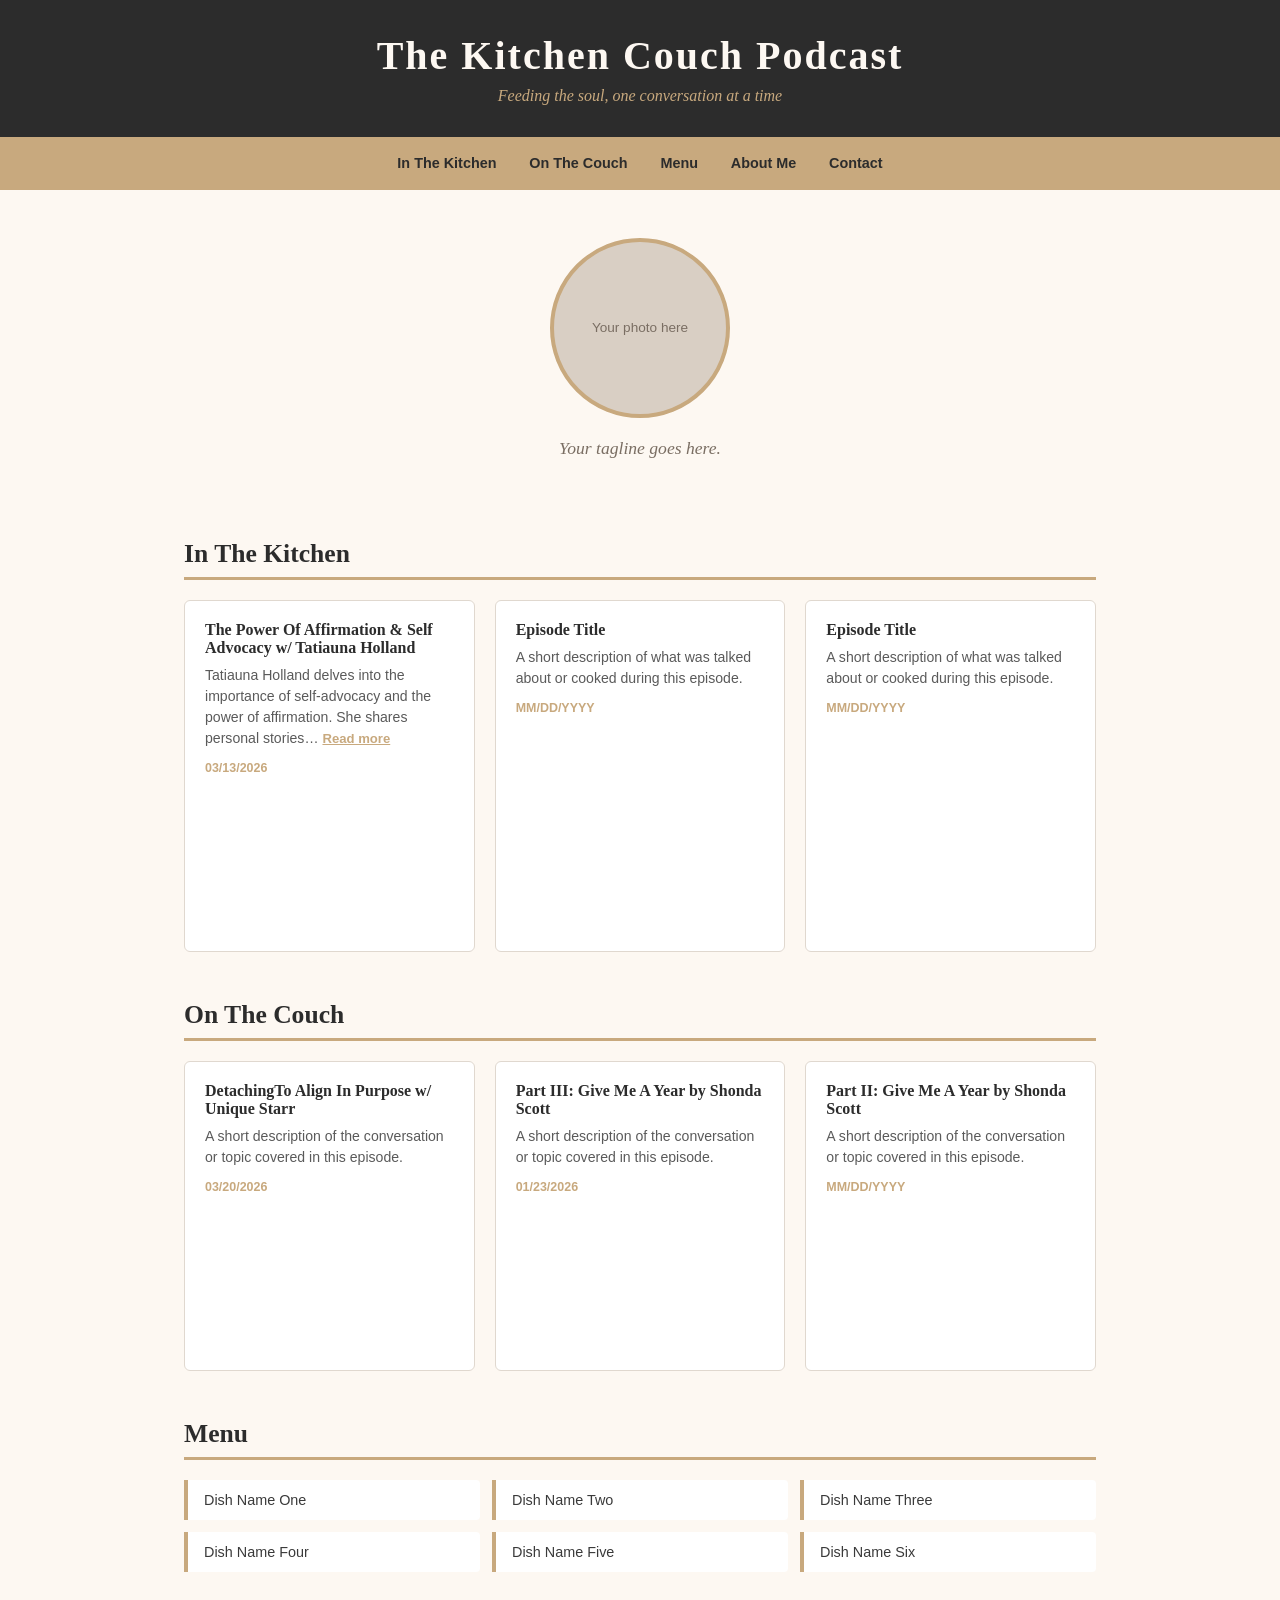
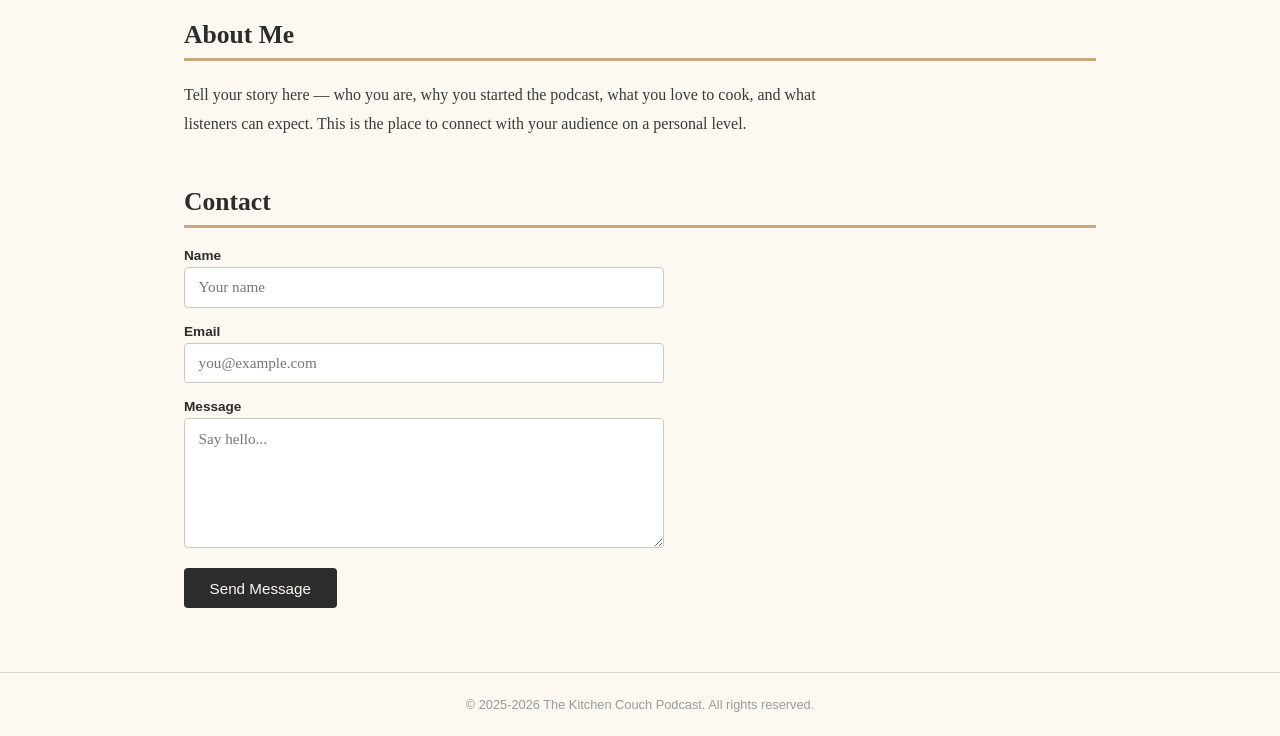
==== index.html @ 3acaa111 "Add truncated descriptions with Read more modal" ====
<!DOCTYPE html>
<html lang="en">
<head>
  <meta charset="UTF-8" />
  <meta name="viewport" content="width=device-width, initial-scale=1.0" />
  <title>The Kitchen Couch Podcast</title>
  <link rel="stylesheet" href="styles.css" />
</head>
<body>

  <header>
    <h1>The Kitchen Couch Podcast</h1>
    <p>Feeding the soul, one conversation at a time</p>
  </header>

  <nav>
    <a href="#kitchen">In The Kitchen</a>
    <a href="#couch">On The Couch</a>
    <a href="#dishes">Menu</a>
    <a href="#about">About Me</a>
    <a href="#contact">Contact</a>
  </nav>

  <!-- Profile / Hero -->
  <div class="profile">
    <div class="profile-photo">
      <img src="photo.jpg" alt="Host photo" />
      <!-- placeholder shown when image is missing -->
      Your photo here
    </div>
    <p class="profile-tagline">Your tagline goes here.</p>
  </div>

  <main>

    <!-- Kitchen Episodes -->
    <section id="kitchen">
      <h2>In The Kitchen</h2>
      <div class="card-grid" id="kitchen-grid"></div>
    </section>

    <!-- Couch Episodes -->
    <section id="couch">
      <h2>On The Couch</h2>
      <div class="card-grid" id="couch-grid"></div>
    </section>

    <!-- Dishes Cooked -->
    <section id="dishes">
      <h2>Menu</h2>
      <ul class="dish-list" id="dish-list"></ul>
    </section>

    <!-- About Me -->
    <section id="about">
      <h2>About Me</h2>
      <p>
        Tell your story here — who you are, why you started the podcast, what you love to cook,
        and what listeners can expect. This is the place to connect with your audience on a
        personal level.
      </p>
    </section>

    <!-- Contact -->
    <section id="contact">
      <h2>Contact</h2>
      <form>
        <div>
          <label for="name">Name</label>
          <input type="text" id="name" name="name" placeholder="Your name" />
        </div>
        <div>
          <label for="email">Email</label>
          <input type="email" id="email" name="email" placeholder="you@example.com" />
        </div>
        <div>
          <label for="message">Message</label>
          <textarea id="message" name="message" placeholder="Say hello..."></textarea>
        </div>
        <button type="submit">Send Message</button>
      </form>
    </section>

  </main>

  <footer>
    &copy; 2025-2026 The Kitchen Couch Podcast. All rights reserved.
  </footer>

  <!-- Episode detail modal -->
  <div class="modal-overlay" id="modal-overlay">
    <div class="modal" id="modal">
      <button class="modal-close" id="modal-close">&times;</button>
      <h3 id="modal-title"></h3>
      <div class="ep-meta" id="modal-meta"></div>
      <p id="modal-description"></p>
    </div>
  </div>

  <script src="episodes.js"></script>
</body>
</html>
---- styles.css ----
* {
  box-sizing: border-box;
  margin: 0;
  padding: 0;
}

body {
  font-family: Georgia, serif;
  background-color: #fdf8f2;
  color: #2c2c2c;
}

/* ── Header ── */
header {
  background-color: #2c2c2c;
  color: #fdf8f2;
  padding: 2rem;
  text-align: center;
}

header h1 {
  font-size: 2.5rem;
  letter-spacing: 0.05em;
}

header p {
  margin-top: 0.5rem;
  font-style: italic;
  color: #c8a97e;
}

/* ── Navigation ── */
nav {
  background-color: #c8a97e;
  display: flex;
  justify-content: center;
  flex-wrap: wrap;
  gap: 0.25rem;
  padding: 0.75rem 1rem;
}

nav a {
  color: #2c2c2c;
  text-decoration: none;
  font-size: 0.9rem;
  font-family: Arial, sans-serif;
  font-weight: 600;
  padding: 0.4rem 0.9rem;
  border-radius: 3px;
  transition: background 0.2s;
}

nav a:hover {
  background-color: rgba(0, 0, 0, 0.15);
}

/* ── Profile ── */
.profile {
  display: flex;
  flex-direction: column;
  align-items: center;
  padding: 3rem 1rem 2rem;
  gap: 1.25rem;
}

.profile-photo {
  width: 180px;
  height: 180px;
  border-radius: 50%;
  background-color: #d9cfc4;
  border: 4px solid #c8a97e;
  display: flex;
  align-items: center;
  justify-content: center;
  color: #7a6e63;
  font-family: Arial, sans-serif;
  font-size: 0.85rem;
  text-align: center;
  overflow: hidden;
}

.profile-photo img {
  width: 100%;
  height: 100%;
  object-fit: cover;
  display: none; /* swap display:none → display:block once you add a real photo */
}

.profile-tagline {
  font-style: italic;
  color: #7a6e63;
  font-size: 1.1rem;
}

/* ── Sections ── */
main {
  max-width: 960px;
  margin: 0 auto;
  padding: 0 1.5rem 4rem;
}

section {
  margin-top: 3rem;
  scroll-margin-top: 80px;
}

section h2 {
  font-size: 1.6rem;
  border-bottom: 3px solid #c8a97e;
  padding-bottom: 0.5rem;
  margin-bottom: 1.25rem;
}

/* ── Episode Cards ── */
.card-grid {
  display: grid;
  grid-template-columns: repeat(auto-fill, minmax(260px, 1fr));
  gap: 1.25rem;
}

.card {
  background: #fff;
  border: 1px solid #e0d8cf;
  border-radius: 6px;
  padding: 1.25rem;
  transition: box-shadow 0.2s;
}

.card:hover {
  box-shadow: 0 4px 12px rgba(0, 0, 0, 0.08);
}

.card h3 {
  font-size: 1rem;
  margin-bottom: 0.5rem;
}

.card p {
  font-size: 0.88rem;
  color: #5a5a5a;
  font-family: Arial, sans-serif;
  line-height: 1.5;
}

.card .ep-meta {
  margin-top: 0.75rem;
  font-size: 0.78rem;
  color: #c8a97e;
  font-family: Arial, sans-serif;
  font-weight: 600;
}

/* ── Dishes ── */
.dish-list {
  list-style: none;
  display: grid;
  grid-template-columns: repeat(auto-fill, minmax(220px, 1fr));
  gap: 0.75rem;
}

.dish-list li {
  background: #fff;
  border-left: 4px solid #c8a97e;
  padding: 0.75rem 1rem;
  border-radius: 0 4px 4px 0;
  font-family: Arial, sans-serif;
  font-size: 0.9rem;
  color: #3a3a3a;
}

/* ── About ── */
#about p {
  font-size: 1rem;
  line-height: 1.8;
  color: #3a3a3a;
  max-width: 680px;
}

/* ── Contact ── */
#contact form {
  display: flex;
  flex-direction: column;
  gap: 1rem;
  max-width: 480px;
}

#contact label {
  font-family: Arial, sans-serif;
  font-size: 0.85rem;
  font-weight: 600;
  margin-bottom: 0.25rem;
  display: block;
}

#contact input,
#contact textarea {
  width: 100%;
  padding: 0.65rem 0.85rem;
  border: 1px solid #d0c8be;
  border-radius: 4px;
  font-size: 0.95rem;
  font-family: Georgia, serif;
  background: #fff;
}

#contact textarea {
  min-height: 130px;
  resize: vertical;
}

#contact button {
  align-self: flex-start;
  background-color: #2c2c2c;
  color: #fdf8f2;
  border: none;
  padding: 0.7rem 1.6rem;
  font-size: 0.95rem;
  border-radius: 4px;
  cursor: pointer;
  transition: background 0.2s;
}

#contact button:hover {
  background-color: #c8a97e;
  color: #2c2c2c;
}

/* ── Footer ── */
footer {
  text-align: center;
  padding: 1.5rem;
  font-family: Arial, sans-serif;
  font-size: 0.8rem;
  color: #9a9a9a;
  border-top: 1px solid #e0d8cf;
}

/* ── Modal ── */
.modal-overlay {
  display: none;
  position: fixed;
  inset: 0;
  background: rgba(0, 0, 0, 0.55);
  z-index: 100;
  align-items: center;
  justify-content: center;
  padding: 1rem;
}

.modal-overlay.open {
  display: flex;
}

.modal {
  background: #fdf8f2;
  border-radius: 8px;
  max-width: 560px;
  width: 100%;
  padding: 2rem;
  position: relative;
  max-height: 90vh;
  overflow-y: auto;
}

.modal h3 {
  font-size: 1.2rem;
  margin-bottom: 0.5rem;
}

.modal .ep-meta {
  font-size: 0.8rem;
  color: #c8a97e;
  font-family: Arial, sans-serif;
  font-weight: 600;
  margin-bottom: 1rem;
}

.modal p {
  font-size: 0.95rem;
  line-height: 1.7;
  color: #3a3a3a;
  font-family: Arial, sans-serif;
}

.modal-close {
  position: absolute;
  top: 1rem;
  right: 1rem;
  background: none;
  border: none;
  font-size: 1.4rem;
  cursor: pointer;
  color: #7a6e63;
  line-height: 1;
}

.modal-close:hover {
  color: #2c2c2c;
}

.read-more {
  background: none;
  border: none;
  color: #c8a97e;
  font-family: Arial, sans-serif;
  font-size: 0.82rem;
  font-weight: 600;
  cursor: pointer;
  padding: 0;
  margin-left: 4px;
  text-decoration: underline;
}

.read-more:hover {
  color: #2c2c2c;
}

/* ── Responsive ── */
@media (max-width: 600px) {
  header h1 { font-size: 1.75rem; }
  nav a { font-size: 0.8rem; padding: 0.35rem 0.6rem; }
}
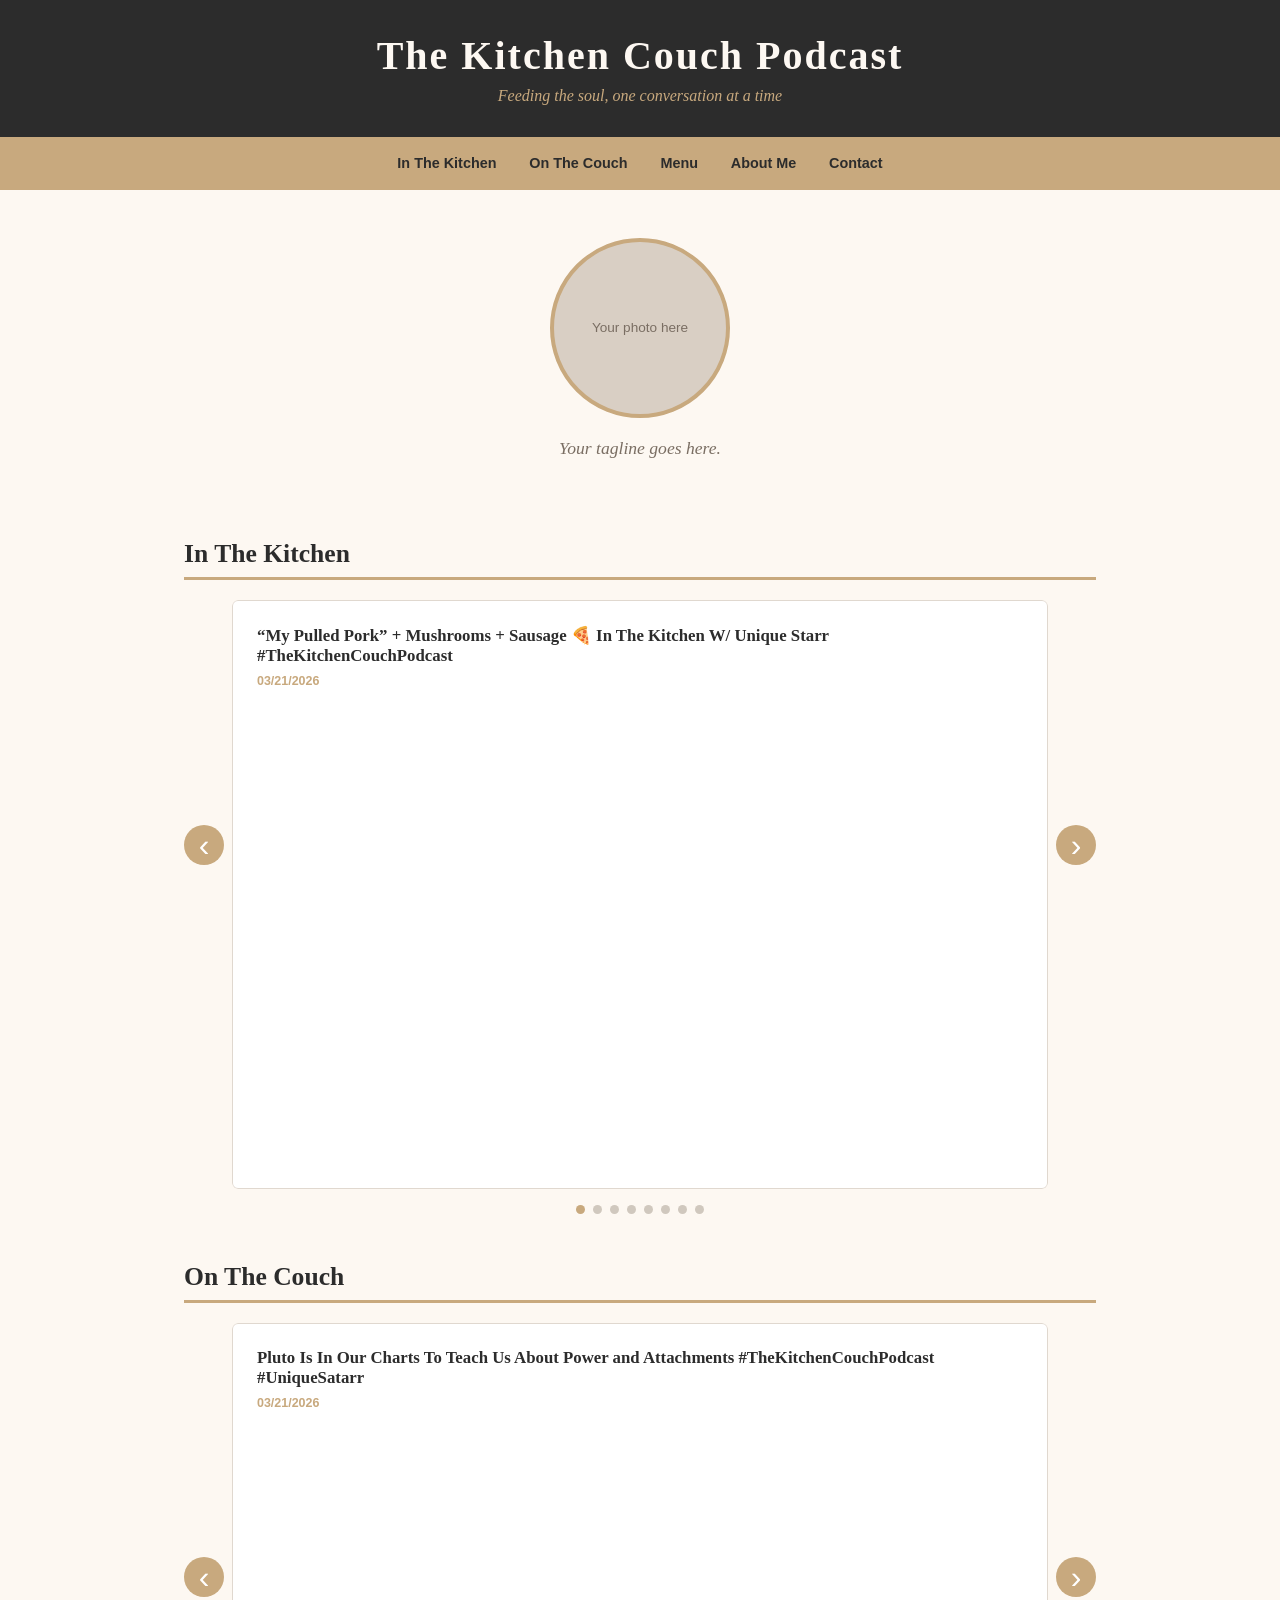
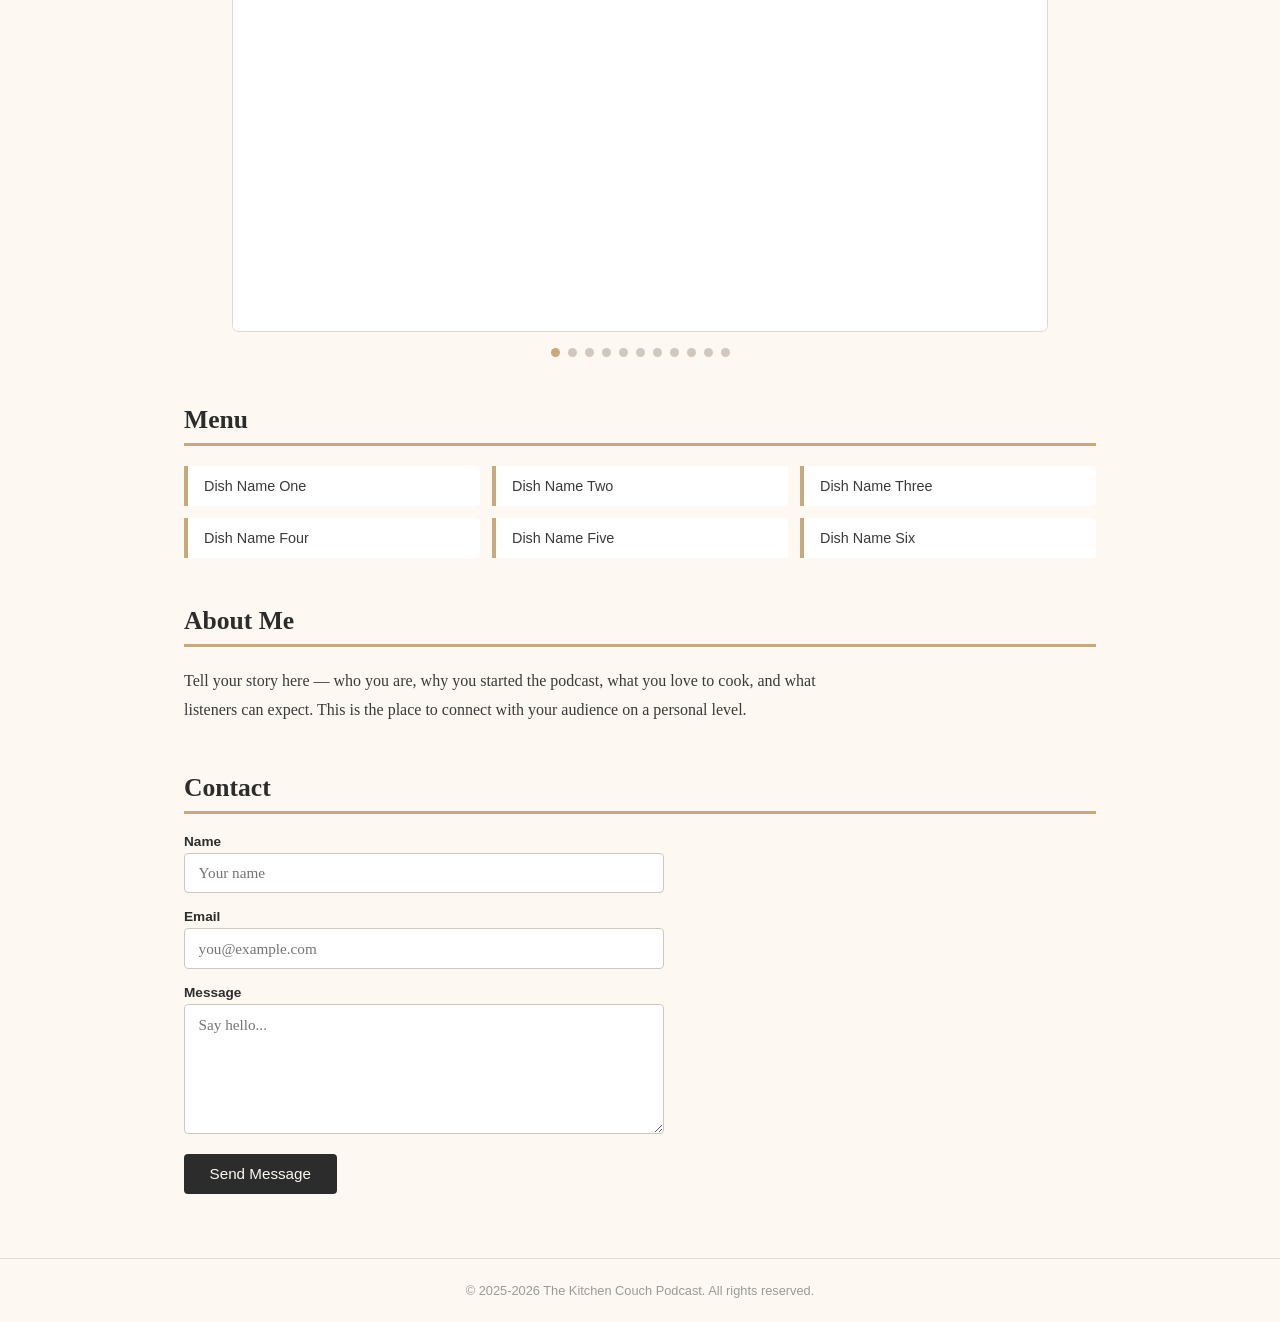
==== commit 6c9584ee: "Replace episode grid with sliding carousel Each section now has a carousel with prev/next arrows and" ====
--- a/index.html
+++ b/index.html
@@ -36,13 +36,27 @@
     <!-- Kitchen Episodes -->
     <section id="kitchen">
       <h2>In The Kitchen</h2>
-      <div class="card-grid" id="kitchen-grid"></div>
+      <div class="carousel" id="kitchen-carousel">
+        <button class="carousel-btn prev-btn" aria-label="Previous">&#8249;</button>
+        <div class="carousel-viewport">
+          <div class="carousel-track" id="kitchen-track"></div>
+        </div>
+        <button class="carousel-btn next-btn" aria-label="Next">&#8250;</button>
+        <div class="carousel-dots" id="kitchen-dots"></div>
+      </div>
     </section>
 
     <!-- Couch Episodes -->
     <section id="couch">
       <h2>On The Couch</h2>
-      <div class="card-grid" id="couch-grid"></div>
+      <div class="carousel" id="couch-carousel">
+        <button class="carousel-btn prev-btn" aria-label="Previous">&#8249;</button>
+        <div class="carousel-viewport">
+          <div class="carousel-track" id="couch-track"></div>
+        </div>
+        <button class="carousel-btn next-btn" aria-label="Next">&#8250;</button>
+        <div class="carousel-dots" id="couch-dots"></div>
+      </div>
     </section>
 
     <!-- Dishes Cooked -->
--- a/styles.css
+++ b/styles.css
@@ -111,27 +111,83 @@
   margin-bottom: 1.25rem;
 }
 
+/* ── Carousel ── */
+.carousel {
+  position: relative;
+  padding: 0 3rem;
+}
+
+.carousel-viewport {
+  overflow: hidden;
+  border-radius: 6px;
+}
+
+.carousel-track {
+  display: flex;
+  transition: transform 0.4s ease;
+}
+
+.carousel-btn {
+  position: absolute;
+  top: 40%;
+  transform: translateY(-50%);
+  background: #c8a97e;
+  border: none;
+  color: #fff;
+  font-size: 2rem;
+  width: 2.5rem;
+  height: 2.5rem;
+  border-radius: 50%;
+  cursor: pointer;
+  z-index: 1;
+  line-height: 1;
+  display: flex;
+  align-items: center;
+  justify-content: center;
+  transition: background 0.2s;
+}
+
+.carousel-btn:hover {
+  background: #2c2c2c;
+}
+
+.prev-btn { left: 0; }
+.next-btn { right: 0; }
+
+.carousel-dots {
+  display: flex;
+  justify-content: center;
+  gap: 0.5rem;
+  margin-top: 1rem;
+}
+
+.dot {
+  width: 9px;
+  height: 9px;
+  border-radius: 50%;
+  background: #d0c8be;
+  cursor: pointer;
+  border: none;
+  padding: 0;
+  transition: background 0.2s;
+}
+
+.dot.active {
+  background: #c8a97e;
+}
+
 /* ── Episode Cards ── */
-.card-grid {
-  display: grid;
-  grid-template-columns: repeat(auto-fill, minmax(260px, 1fr));
-  gap: 1.25rem;
-}
-
 .card {
+  min-width: 100%;
   background: #fff;
   border: 1px solid #e0d8cf;
   border-radius: 6px;
-  padding: 1.25rem;
-  transition: box-shadow 0.2s;
-}
-
-.card:hover {
-  box-shadow: 0 4px 12px rgba(0, 0, 0, 0.08);
+  padding: 1.5rem;
+  box-sizing: border-box;
 }
 
 .card h3 {
-  font-size: 1rem;
+  font-size: 1.05rem;
   margin-bottom: 0.5rem;
 }
 
@@ -143,7 +199,7 @@
 }
 
 .card .ep-meta {
-  margin-top: 0.75rem;
+  margin-top: 0.5rem;
   font-size: 0.78rem;
   color: #c8a97e;
   font-family: Arial, sans-serif;
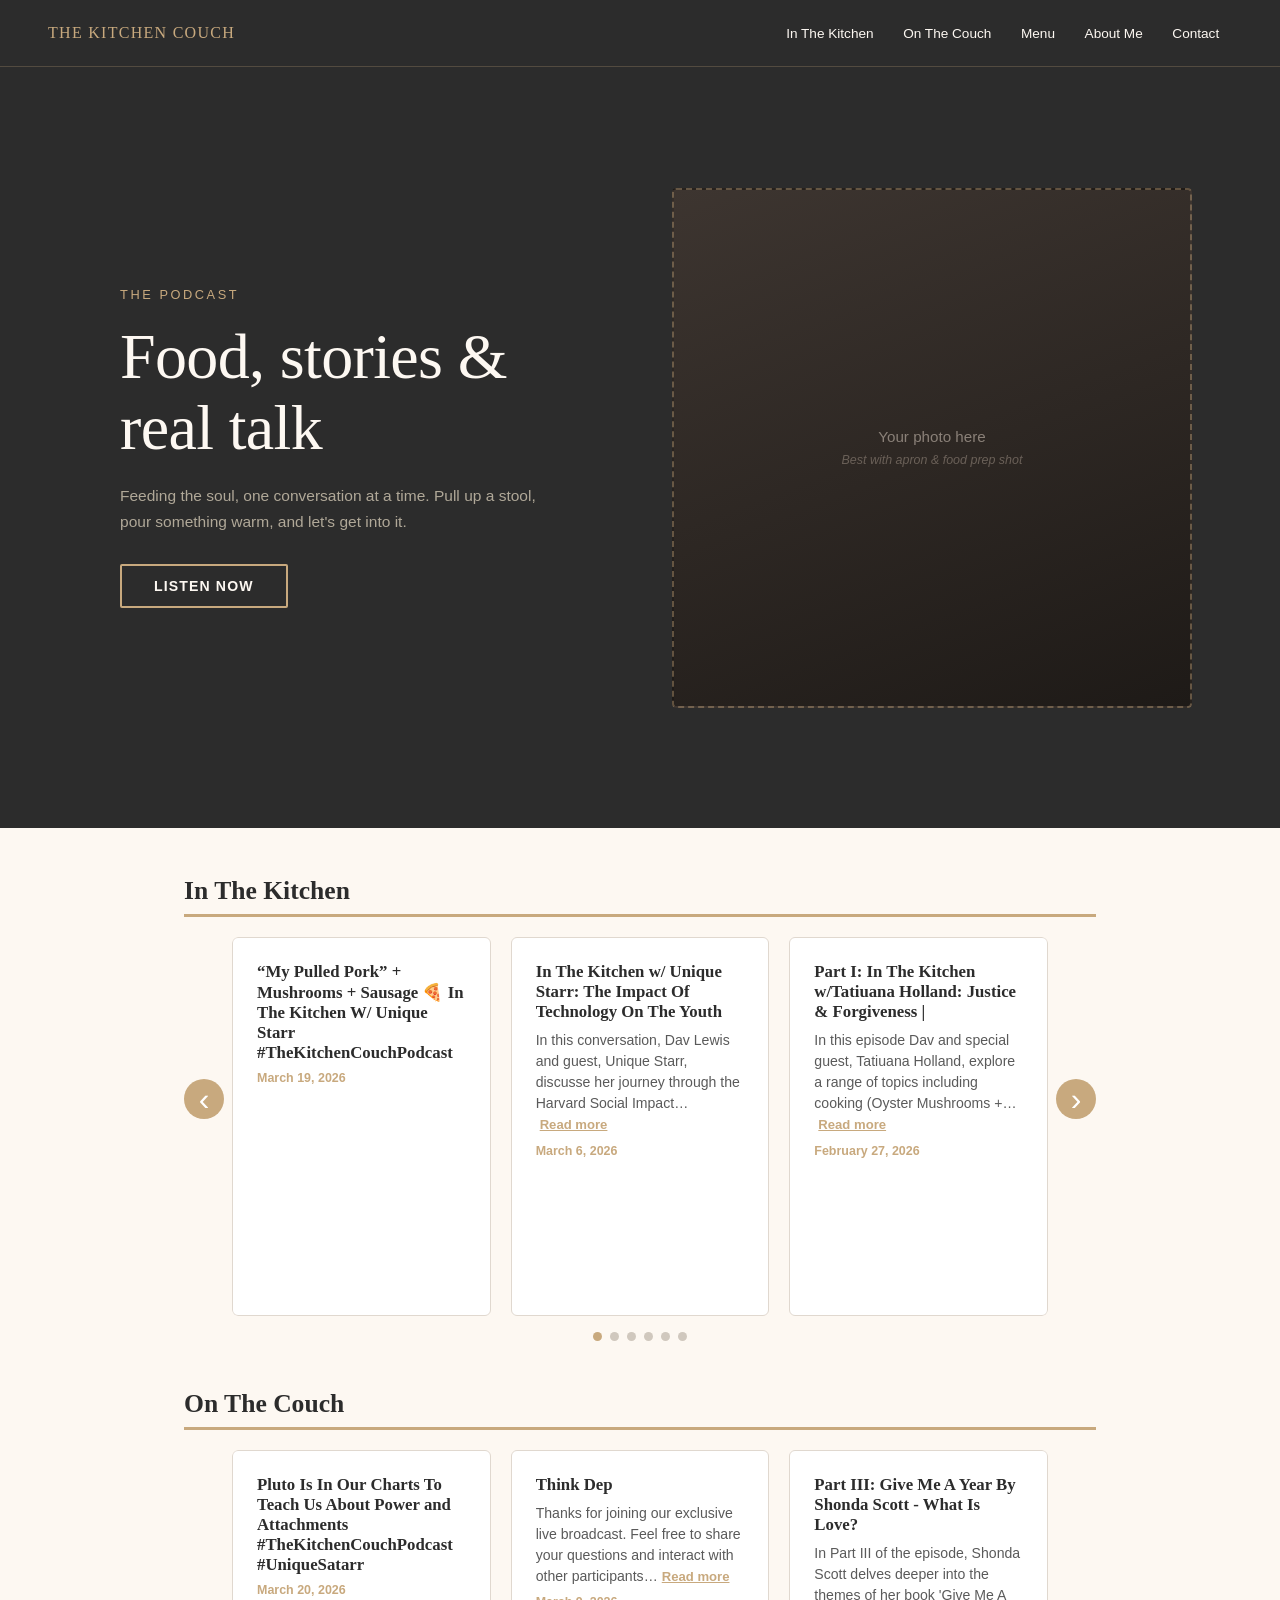
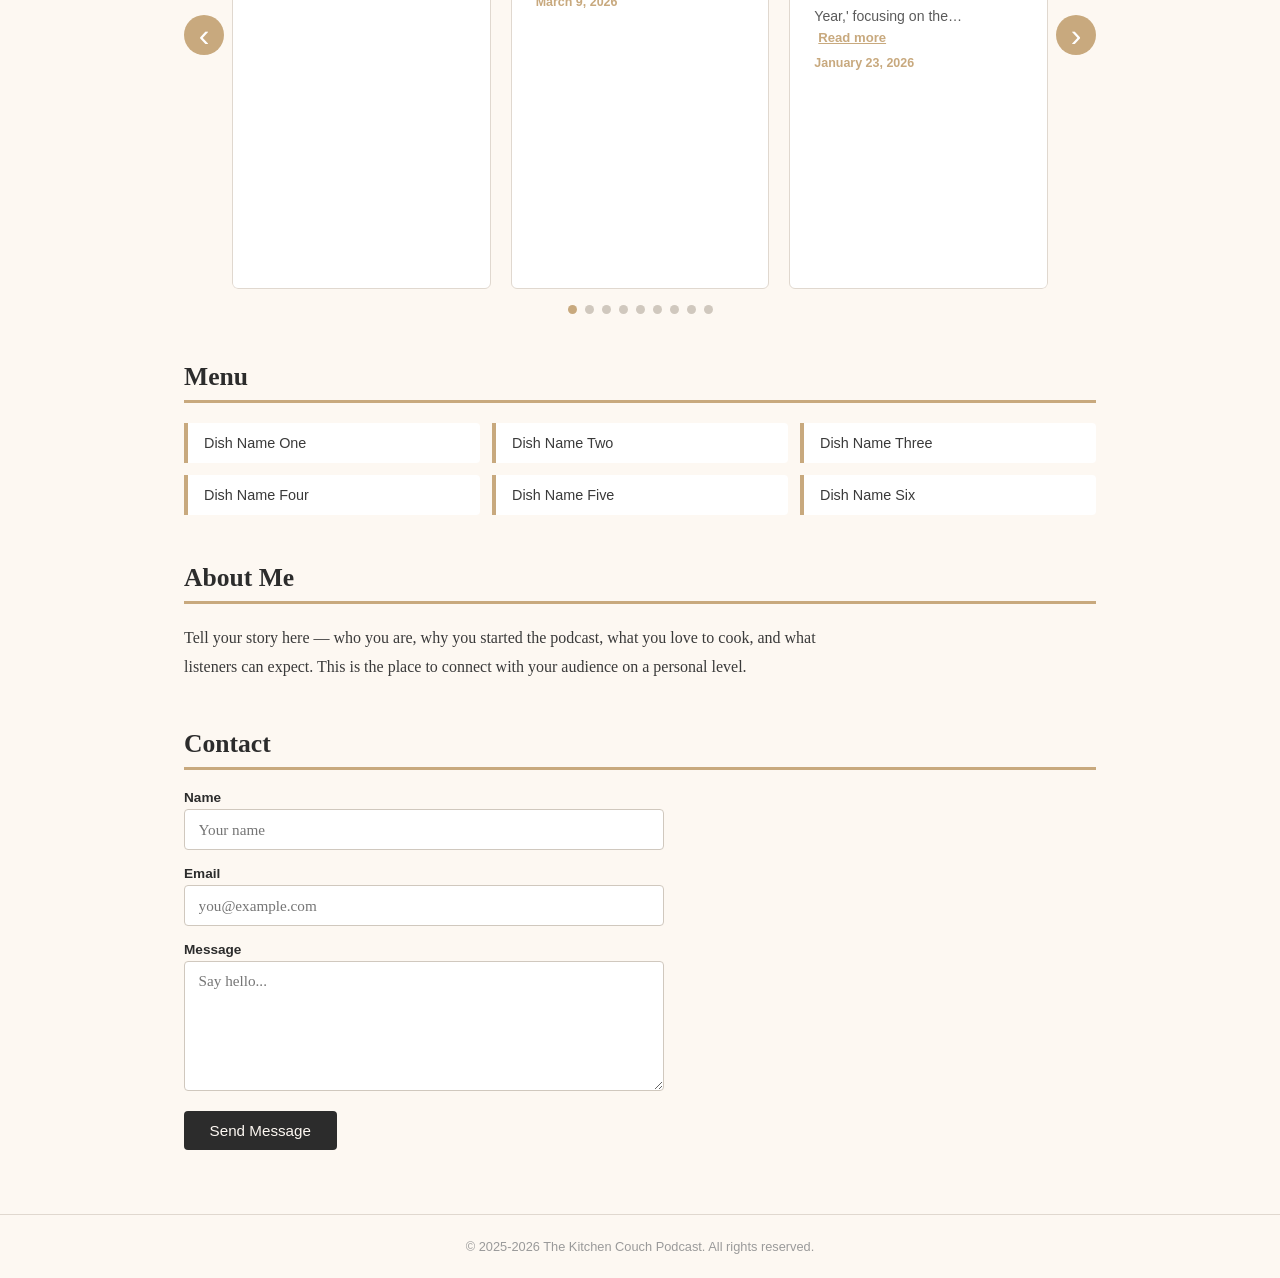
==== commit 3760415f: "launch code" ====
--- a/index.html
+++ b/index.html
@@ -8,27 +8,36 @@
 </head>
 <body>
 
-  <header>
-    <h1>The Kitchen Couch Podcast</h1>
-    <p>Feeding the soul, one conversation at a time</p>
-  </header>
+  <!-- Hero -->
+  <div class="hero">
+    <nav class="hero-nav">
+      <img src="assets/logo.png" alt="The Kitchen Couch" class="hero-nav-logo-img" onerror="this.style.display='none';this.nextElementSibling.style.display='inline'" />
+      <span class="hero-nav-logo" style="display:none">The Kitchen Couch</span>
+      <div class="hero-nav-links">
+        <a href="#kitchen">In The Kitchen</a>
+        <a href="#couch">On The Couch</a>
+        <a href="#dishes">Menu</a>
+        <a href="#about">About Me</a>
+        <a href="#contact">Contact</a>
+      </div>
+    </nav>
 
-  <nav>
-    <a href="#kitchen">In The Kitchen</a>
-    <a href="#couch">On The Couch</a>
-    <a href="#dishes">Menu</a>
-    <a href="#about">About Me</a>
-    <a href="#contact">Contact</a>
-  </nav>
-
-  <!-- Profile / Hero -->
-  <div class="profile">
-    <div class="profile-photo">
-      <img src="photo.jpg" alt="Host photo" />
-      <!-- placeholder shown when image is missing -->
-      Your photo here
+    <div class="hero-body">
+      <div class="hero-text">
+        <p class="hero-eyebrow">The Podcast</p>
+        <h1 class="hero-title">Food, stories&nbsp;&amp; real&nbsp;talk</h1>
+        <p class="hero-tagline">
+          Feeding the soul, one conversation at a time. Pull up a stool,
+          pour something warm, and let's get into it.
+        </p>
+        <a href="#kitchen" class="hero-cta">Listen Now</a>
+      </div>
+      <div class="hero-photo-wrap">
+        <img src="assets/photo.jpg" alt="Host in the kitchen" class="hero-photo" />
+        <!-- placeholder shown when image is missing -->
+        <div class="hero-photo-placeholder">Your photo here<br><span>Best with apron &amp; food prep shot</span></div>
+      </div>
     </div>
-    <p class="profile-tagline">Your tagline goes here.</p>
   </div>
 
   <main>
--- a/styles.css
+++ b/styles.css
@@ -10,86 +10,162 @@
   color: #2c2c2c;
 }
 
-/* ── Header ── */
-header {
+/* ── Hero ── */
+.hero {
   background-color: #2c2c2c;
   color: #fdf8f2;
-  padding: 2rem;
-  text-align: center;
-}
-
-header h1 {
-  font-size: 2.5rem;
-  letter-spacing: 0.05em;
-}
-
-header p {
+  min-height: 92vh;
+  display: flex;
+  flex-direction: column;
+}
+
+/* Nav inside hero */
+.hero-nav {
+  display: flex;
+  align-items: center;
+  justify-content: space-between;
+  padding: 1.25rem 3rem;
+  border-bottom: 1px solid rgba(200, 169, 126, 0.25);
+}
+
+.hero-nav-logo-img {
+  height: 36px;
+  width: auto;
+  display: block;
+}
+
+.hero-nav-logo {
+  font-family: Georgia, serif;
+  font-size: 1rem;
+  letter-spacing: 0.08em;
+  color: #c8a97e;
+  text-transform: uppercase;
+}
+
+.hero-nav-links {
+  display: flex;
+  gap: 0.25rem;
+  flex-wrap: wrap;
+}
+
+.hero-nav-links a {
+  color: #fdf8f2;
+  text-decoration: none;
+  font-size: 0.85rem;
+  font-family: Arial, sans-serif;
+  font-weight: 500;
+  padding: 0.35rem 0.8rem;
+  border-radius: 3px;
+  transition: color 0.2s, background 0.2s;
+}
+
+.hero-nav-links a:hover {
+  color: #c8a97e;
+  background: rgba(200, 169, 126, 0.1);
+}
+
+/* Hero body: text + photo */
+.hero-body {
+  flex: 1;
+  display: grid;
+  grid-template-columns: 1fr 1fr;
+  align-items: center;
+  gap: 2rem;
+  padding: 4rem 3rem 4rem 5rem;
+  max-width: 1200px;
+  width: 100%;
+  margin: 0 auto;
+}
+
+.hero-text {
+  display: flex;
+  flex-direction: column;
+  gap: 1.25rem;
+}
+
+.hero-eyebrow {
+  font-family: Arial, sans-serif;
+  font-size: 0.8rem;
+  letter-spacing: 0.2em;
+  text-transform: uppercase;
+  color: #c8a97e;
+}
+
+.hero-title {
+  font-family: Georgia, serif;
+  font-size: clamp(2.6rem, 5vw, 4.2rem);
+  line-height: 1.1;
+  font-weight: normal;
+  letter-spacing: -0.01em;
+}
+
+.hero-tagline {
+  font-family: Arial, sans-serif;
+  font-size: 0.97rem;
+  line-height: 1.7;
+  color: #b0a898;
+  max-width: 420px;
+}
+
+.hero-cta {
+  display: inline-block;
   margin-top: 0.5rem;
-  font-style: italic;
-  color: #c8a97e;
-}
-
-/* ── Navigation ── */
-nav {
-  background-color: #c8a97e;
-  display: flex;
-  justify-content: center;
-  flex-wrap: wrap;
-  gap: 0.25rem;
-  padding: 0.75rem 1rem;
-}
-
-nav a {
+  align-self: flex-start;
+  background: transparent;
+  border: 2px solid #c8a97e;
+  color: #fdf8f2;
+  text-decoration: none;
+  font-family: Arial, sans-serif;
+  font-size: 0.88rem;
+  font-weight: 600;
+  letter-spacing: 0.08em;
+  text-transform: uppercase;
+  padding: 0.75rem 2rem;
+  border-radius: 2px;
+  transition: background 0.2s, color 0.2s;
+}
+
+.hero-cta:hover {
+  background: #c8a97e;
   color: #2c2c2c;
-  text-decoration: none;
-  font-size: 0.9rem;
-  font-family: Arial, sans-serif;
-  font-weight: 600;
-  padding: 0.4rem 0.9rem;
-  border-radius: 3px;
-  transition: background 0.2s;
-}
-
-nav a:hover {
-  background-color: rgba(0, 0, 0, 0.15);
-}
-
-/* ── Profile ── */
-.profile {
-  display: flex;
-  flex-direction: column;
-  align-items: center;
-  padding: 3rem 1rem 2rem;
-  gap: 1.25rem;
-}
-
-.profile-photo {
-  width: 180px;
-  height: 180px;
-  border-radius: 50%;
-  background-color: #d9cfc4;
-  border: 4px solid #c8a97e;
-  display: flex;
-  align-items: center;
-  justify-content: center;
-  color: #7a6e63;
-  font-family: Arial, sans-serif;
-  font-size: 0.85rem;
-  text-align: center;
+}
+
+/* Photo side */
+.hero-photo-wrap {
+  position: relative;
+  height: 520px;
+  border-radius: 4px;
   overflow: hidden;
 }
 
-.profile-photo img {
+.hero-photo {
   width: 100%;
   height: 100%;
   object-fit: cover;
-  display: none; /* swap display:none → display:block once you add a real photo */
-}
-
-.profile-tagline {
+  display: none; /* change to block once photo.jpg is in place */
+}
+
+.hero-photo-placeholder {
+  width: 100%;
+  height: 100%;
+  background: linear-gradient(160deg, #3d3530 0%, #1e1a17 100%);
+  border: 2px dashed rgba(200, 169, 126, 0.4);
+  border-radius: 4px;
+  display: flex;
+  flex-direction: column;
+  align-items: center;
+  justify-content: center;
+  font-family: Arial, sans-serif;
+  font-size: 0.95rem;
+  color: #8a8078;
+  gap: 0.5rem;
+  text-align: center;
+}
+
+.hero-photo-placeholder span {
+  font-size: 0.78rem;
+  color: #6a6058;
   font-style: italic;
-  color: #7a6e63;
-  font-size: 1.1rem;
 }
 
 /* ── Sections ── */
@@ -124,7 +200,9 @@
 
 .carousel-track {
   display: flex;
+  gap: 1.25rem;
   transition: transform 0.4s ease;
+  position: relative;
 }
 
 .carousel-btn {
@@ -178,7 +256,8 @@
 
 /* ── Episode Cards ── */
 .card {
-  min-width: 100%;
+  flex: 0 0 calc((100% - 2 * 1.25rem) / 3);
+  min-width: 0;
   background: #fff;
   border: 1px solid #e0d8cf;
   border-radius: 6px;
@@ -372,7 +451,30 @@
 }
 
 /* ── Responsive ── */
+@media (max-width: 900px) {
+  .hero-body {
+    grid-template-columns: 1fr;
+    padding: 2.5rem 2rem;
+    gap: 2.5rem;
+  }
+  .hero-photo-wrap {
+    height: 340px;
+  }
+  .hero-nav {
+    padding: 1rem 2rem;
+  }
+}
+
+@media (max-width: 700px) {
+  .carousel { padding: 0 2.5rem; }
+  .card { flex: 0 0 100%; }
+  .hero-nav {
+    flex-direction: column;
+    gap: 0.75rem;
+    align-items: flex-start;
+  }
+}
+
 @media (max-width: 600px) {
-  header h1 { font-size: 1.75rem; }
-  nav a { font-size: 0.8rem; padding: 0.35rem 0.6rem; }
-}
+  .hero-nav-links a { font-size: 0.75rem; padding: 0.3rem 0.5rem; }
+}
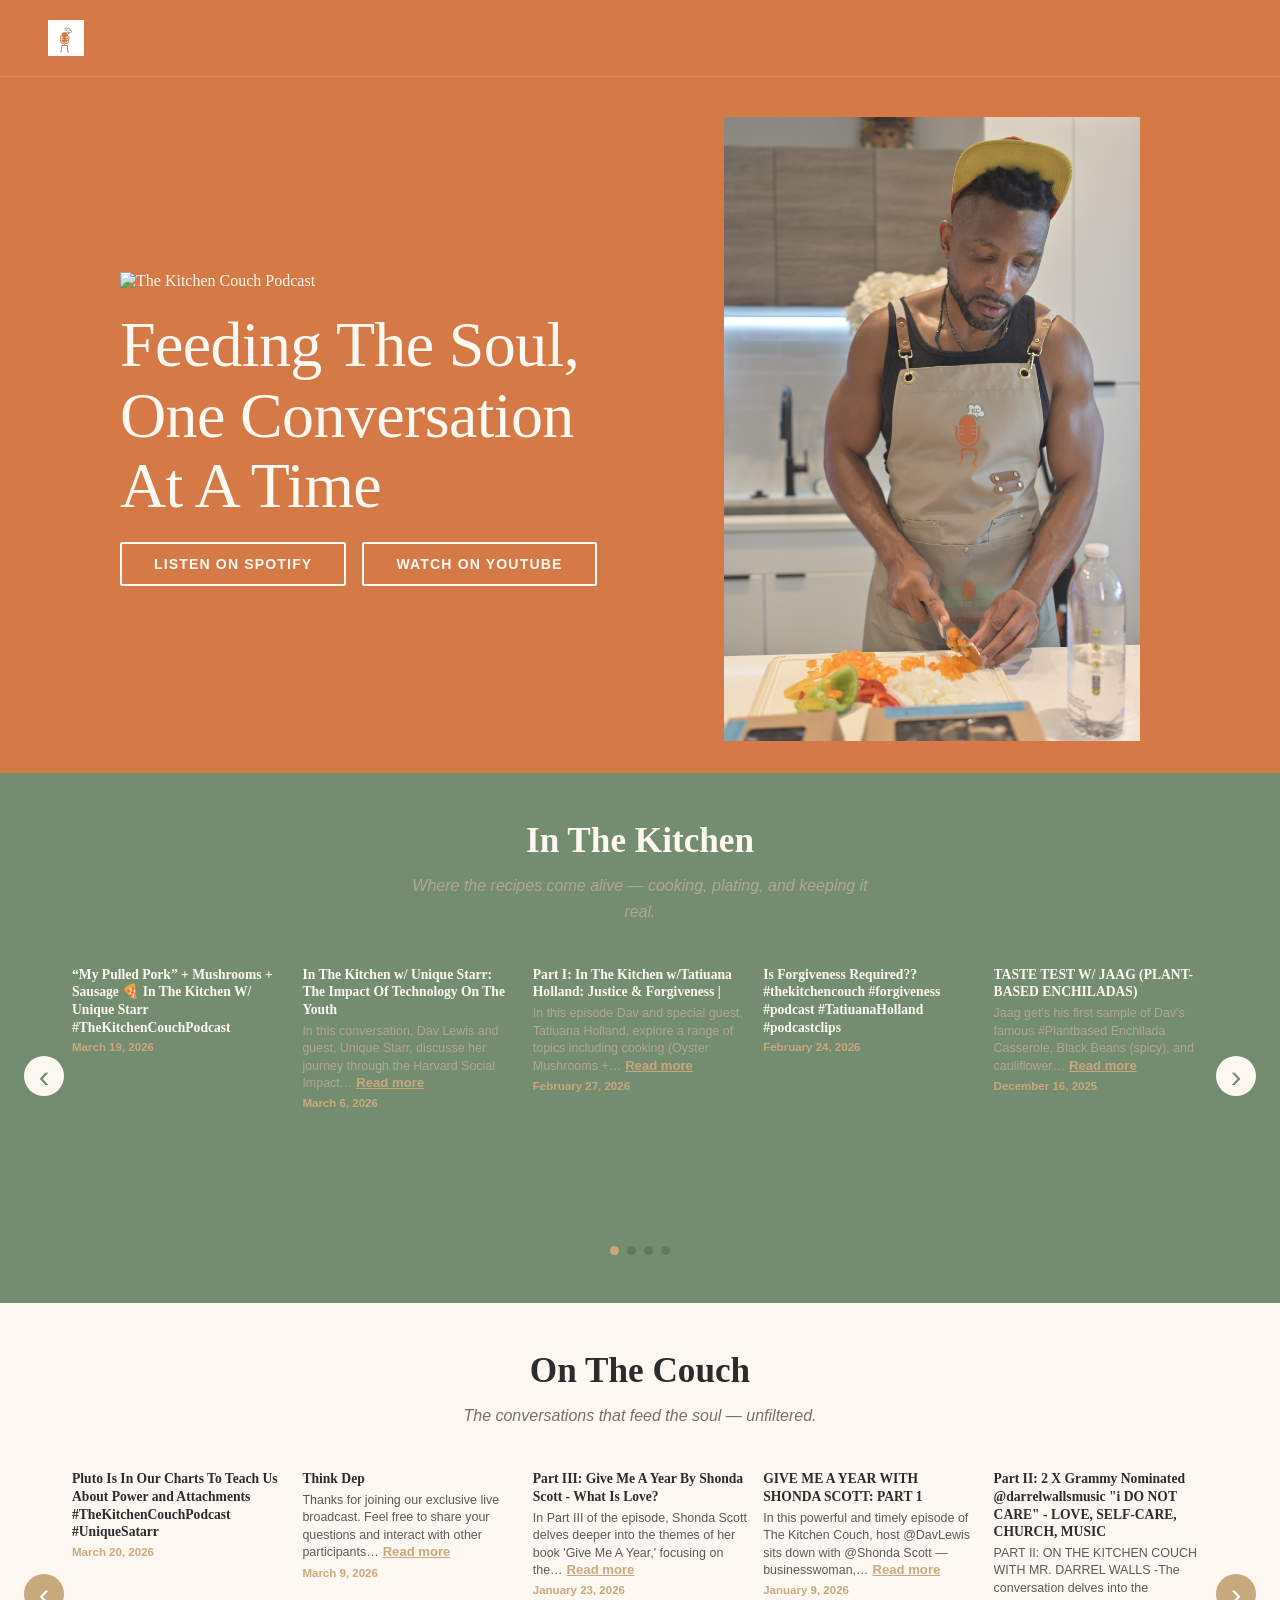
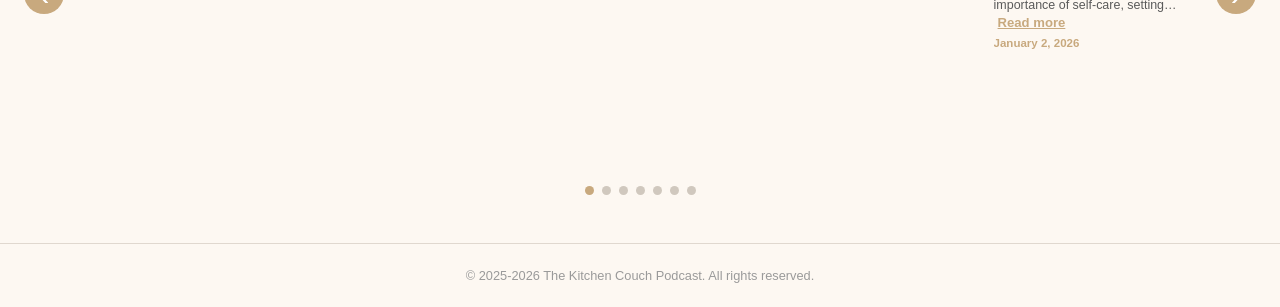
==== commit 45bda7d1: "march update pt 2" ====
--- a/index.html
+++ b/index.html
@@ -12,28 +12,31 @@
   <div class="hero">
     <nav class="hero-nav">
       <img src="assets/logo.png" alt="The Kitchen Couch" class="hero-nav-logo-img" onerror="this.style.display='none';this.nextElementSibling.style.display='inline'" />
-      <span class="hero-nav-logo" style="display:none">The Kitchen Couch</span>
+      <span class="hero-nav-logo" style="display:none">The Kitchen Couch Podcast</span>
       <div class="hero-nav-links">
-        <a href="#kitchen">In The Kitchen</a>
+        <!-- <a href="#kitchen">In The Kitchen</a>
         <a href="#couch">On The Couch</a>
         <a href="#dishes">Menu</a>
-        <a href="#about">About Me</a>
-        <a href="#contact">Contact</a>
+        <a href="#about">About Me</a> -->
+        <!-- <a href="contact.html">Contact</a> -->
       </div>
     </nav>
 
     <div class="hero-body">
       <div class="hero-text">
-        <p class="hero-eyebrow">The Podcast</p>
-        <h1 class="hero-title">Food, stories&nbsp;&amp; real&nbsp;talk</h1>
-        <p class="hero-tagline">
+        <img src="assets/full-logo.jpg" alt="The Kitchen Couch Podcast" class="hero-logo" />
+        <h2 class="hero-title">Feeding The Soul, One Conversation At A Time</h2>
+        <!-- <p class="hero-tagline">
           Feeding the soul, one conversation at a time. Pull up a stool,
           pour something warm, and let's get into it.
-        </p>
-        <a href="#kitchen" class="hero-cta">Listen Now</a>
+        </p> -->
+        <div class="hero-cta-row">
+          <a href="https://open.spotify.com/show/66Cufz1oHNaGAzy8vrdldo" class="hero-cta">Listen on Spotify</a>
+          <a href="https://www.youtube.com/@TheKitchenCouchPodcast/videos" class="hero-cta">Watch on YouTube</a>
+        </div>
       </div>
       <div class="hero-photo-wrap">
-        <img src="assets/photo.jpg" alt="Host in the kitchen" class="hero-photo" />
+        <img src="assets/dav-bg.jpg" alt="Host in the kitchen" class="hero-photo" />
         <!-- placeholder shown when image is missing -->
         <div class="hero-photo-placeholder">Your photo here<br><span>Best with apron &amp; food prep shot</span></div>
       </div>
@@ -43,38 +46,48 @@
   <main>
 
     <!-- Kitchen Episodes -->
-    <section id="kitchen">
-      <h2>In The Kitchen</h2>
-      <div class="carousel" id="kitchen-carousel">
-        <button class="carousel-btn prev-btn" aria-label="Previous">&#8249;</button>
-        <div class="carousel-viewport">
-          <div class="carousel-track" id="kitchen-track"></div>
+    <section id="kitchen" class="full-section section-dark">
+      <div class="section-inner">
+        <div class="section-header">
+          <h2>In The Kitchen</h2>
+          <p class="section-subtitle">Where the recipes come alive — cooking, plating, and keeping it real.</p>
         </div>
-        <button class="carousel-btn next-btn" aria-label="Next">&#8250;</button>
-        <div class="carousel-dots" id="kitchen-dots"></div>
+        <div class="carousel" id="kitchen-carousel">
+          <button class="carousel-btn prev-btn" aria-label="Previous">&#8249;</button>
+          <div class="carousel-viewport">
+            <div class="carousel-track" id="kitchen-track"></div>
+          </div>
+          <button class="carousel-btn next-btn" aria-label="Next">&#8250;</button>
+          <div class="carousel-dots" id="kitchen-dots"></div>
+        </div>
       </div>
     </section>
 
     <!-- Couch Episodes -->
-    <section id="couch">
-      <h2>On The Couch</h2>
-      <div class="carousel" id="couch-carousel">
-        <button class="carousel-btn prev-btn" aria-label="Previous">&#8249;</button>
-        <div class="carousel-viewport">
-          <div class="carousel-track" id="couch-track"></div>
+    <section id="couch" class="full-section">
+      <div class="section-inner">
+        <div class="section-header">
+          <h2>On The Couch</h2>
+          <p class="section-subtitle">The conversations that feed the soul — unfiltered.</p>
         </div>
-        <button class="carousel-btn next-btn" aria-label="Next">&#8250;</button>
-        <div class="carousel-dots" id="couch-dots"></div>
+        <div class="carousel" id="couch-carousel">
+          <button class="carousel-btn prev-btn" aria-label="Previous">&#8249;</button>
+          <div class="carousel-viewport">
+            <div class="carousel-track" id="couch-track"></div>
+          </div>
+          <button class="carousel-btn next-btn" aria-label="Next">&#8250;</button>
+          <div class="carousel-dots" id="couch-dots"></div>
+        </div>
       </div>
     </section>
 
-    <!-- Dishes Cooked -->
+    <!-- Dishes Cooked
     <section id="dishes">
       <h2>Menu</h2>
       <ul class="dish-list" id="dish-list"></ul>
-    </section>
+    </section> -->
 
-    <!-- About Me -->
+    <!-- About Me
     <section id="about">
       <h2>About Me</h2>
       <p>
@@ -82,27 +95,7 @@
         and what listeners can expect. This is the place to connect with your audience on a
         personal level.
       </p>
-    </section>
-
-    <!-- Contact -->
-    <section id="contact">
-      <h2>Contact</h2>
-      <form>
-        <div>
-          <label for="name">Name</label>
-          <input type="text" id="name" name="name" placeholder="Your name" />
-        </div>
-        <div>
-          <label for="email">Email</label>
-          <input type="email" id="email" name="email" placeholder="you@example.com" />
-        </div>
-        <div>
-          <label for="message">Message</label>
-          <textarea id="message" name="message" placeholder="Say hello..."></textarea>
-        </div>
-        <button type="submit">Send Message</button>
-      </form>
-    </section>
+    </section> -->
 
   </main>
 
--- a/styles.css
+++ b/styles.css
@@ -12,11 +12,12 @@
 
 /* ── Hero ── */
 .hero {
-  background-color: #2c2c2c;
+  background-color: #d57a46;
   color: #fdf8f2;
-  min-height: 92vh;
+  min-height: auto;
   display: flex;
   flex-direction: column;
+  overflow: hidden;
 }
 
 /* Nav inside hero */
@@ -25,7 +26,7 @@
   align-items: center;
   justify-content: space-between;
   padding: 1.25rem 3rem;
-  border-bottom: 1px solid rgba(200, 169, 126, 0.25);
+  border-bottom: 1px solid rgba(200, 169, 126, 0.4);
 }
 
 .hero-nav-logo-img {
@@ -60,8 +61,8 @@
 }
 
 .hero-nav-links a:hover {
-  color: #c8a97e;
-  background: rgba(200, 169, 126, 0.1);
+  color: #fff;
+  background: rgba(255, 255, 255, 0.15);
 }
 
 /* Hero body: text + photo */
@@ -71,7 +72,7 @@
   grid-template-columns: 1fr 1fr;
   align-items: center;
   gap: 2rem;
-  padding: 4rem 3rem 4rem 5rem;
+  padding: 2.5rem 3rem 2rem 5rem;
   max-width: 1200px;
   width: 100%;
   margin: 0 auto;
@@ -89,6 +90,11 @@
   letter-spacing: 0.2em;
   text-transform: uppercase;
   color: #c8a97e;
+}
+
+.hero-logo {
+  max-width: 560px;
+  height: auto;
 }
 
 .hero-title {
@@ -103,16 +109,20 @@
   font-family: Arial, sans-serif;
   font-size: 0.97rem;
   line-height: 1.7;
-  color: #b0a898;
+  color: #fde8d8;
   max-width: 420px;
+}
+
+.hero-cta-row {
+  display: flex;
+  flex-wrap: wrap;
+  gap: 1rem;
 }
 
 .hero-cta {
   display: inline-block;
-  margin-top: 0.5rem;
-  align-self: flex-start;
   background: transparent;
-  border: 2px solid #c8a97e;
+  border: 2px solid #fdf8f2;
   color: #fdf8f2;
   text-decoration: none;
   font-family: Arial, sans-serif;
@@ -126,32 +136,31 @@
 }
 
 .hero-cta:hover {
-  background: #c8a97e;
+  background: #fdf8f2;
   color: #2c2c2c;
 }
 
 /* Photo side */
 .hero-photo-wrap {
   position: relative;
-  height: 520px;
-  border-radius: 4px;
-  overflow: hidden;
+  height: 624px;
 }
 
 .hero-photo {
   width: 100%;
   height: 100%;
-  object-fit: cover;
-  display: none; /* change to block once photo.jpg is in place */
+  object-fit: contain;
+  object-position: bottom;
+  display: block;
 }
 
 .hero-photo-placeholder {
+  display: none;
   width: 100%;
   height: 100%;
   background: linear-gradient(160deg, #3d3530 0%, #1e1a17 100%);
   border: 2px dashed rgba(200, 169, 126, 0.4);
   border-radius: 4px;
-  display: flex;
   flex-direction: column;
   align-items: center;
   justify-content: center;
@@ -170,9 +179,8 @@
 
 /* ── Sections ── */
 main {
-  max-width: 960px;
   margin: 0 auto;
-  padding: 0 1.5rem 4rem;
+  padding: 0;
 }
 
 section {
@@ -187,6 +195,191 @@
   margin-bottom: 1.25rem;
 }
 
+/* Full-page sections */
+.full-section {
+  display: flex;
+  align-items: center;
+  justify-content: center;
+  margin-top: 0;
+  padding: 3rem 1.5rem;
+  scroll-margin-top: 0;
+}
+
+.full-section .section-inner {
+  max-width: 1400px;
+  width: 100%;
+}
+
+.section-header {
+  text-align: center;
+  margin-bottom: 2rem;
+}
+
+.section-header h2 {
+  font-size: 2.2rem;
+  border-bottom: none;
+  padding-bottom: 0;
+  margin-bottom: 0.75rem;
+}
+
+.section-subtitle {
+  font-family: Arial, sans-serif;
+  font-size: 1rem;
+  color: #7a6e63;
+  font-style: italic;
+  max-width: 480px;
+  margin: 0 auto;
+  line-height: 1.6;
+}
+
+/* Dark alternate section */
+.section-dark {
+  background-color: #748c6f;
+  color: #fdf8f2;
+}
+
+.section-dark .section-header h2 {
+  color: #fdf8f2;
+}
+
+.section-dark .section-subtitle {
+  color: #b0a898;
+}
+
+.section-dark .card {
+  background: transparent;
+  border: none;
+}
+
+.section-dark .card h3 {
+  color: #fdf8f2;
+}
+
+.section-dark .card p {
+  color: #b0a898;
+}
+
+.section-dark .card .ep-meta {
+  color: #c8a97e;
+}
+
+.section-dark .carousel-btn {
+  background: #fdf8f2;
+  color: #748c6f;
+}
+
+.section-dark .carousel-btn:hover {
+  background: #fff;
+}
+
+.section-dark .dot {
+  background: #5f7a59;
+}
+
+.section-dark .dot.active {
+  background: #c8a97e;
+}
+
+/* Non-full sections (Menu, About) get constrained width */
+#dishes,
+#about {
+  max-width: 960px;
+  margin-left: auto;
+  margin-right: auto;
+  padding-left: 1.5rem;
+  padding-right: 1.5rem;
+  padding-bottom: 4rem;
+}
+
+/* ── Contact page ── */
+.page-nav {
+  display: flex;
+  align-items: center;
+  justify-content: space-between;
+  padding: 1.25rem 3rem;
+  border-bottom: 1px solid #e0d8cf;
+  background: #fdf8f2;
+}
+
+.page-nav-logo {
+  text-decoration: none;
+  display: flex;
+  align-items: center;
+}
+
+.contact-page {
+  min-height: calc(100vh - 120px);
+  display: flex;
+  align-items: center;
+  justify-content: center;
+  padding: 3rem 1.5rem;
+}
+
+.contact-container {
+  max-width: 480px;
+  width: 100%;
+}
+
+.contact-container h1 {
+  font-size: 2rem;
+  margin-bottom: 0.5rem;
+}
+
+.contact-intro {
+  font-family: Arial, sans-serif;
+  font-size: 0.95rem;
+  color: #7a6e63;
+  line-height: 1.6;
+  margin-bottom: 2rem;
+}
+
+.contact-container form {
+  display: flex;
+  flex-direction: column;
+  gap: 1rem;
+}
+
+.contact-container label {
+  font-family: Arial, sans-serif;
+  font-size: 0.85rem;
+  font-weight: 600;
+  margin-bottom: 0.25rem;
+  display: block;
+}
+
+.contact-container input,
+.contact-container textarea {
+  width: 100%;
+  padding: 0.65rem 0.85rem;
+  border: 1px solid #d0c8be;
+  border-radius: 4px;
+  font-size: 0.95rem;
+  font-family: Georgia, serif;
+  background: #fff;
+}
+
+.contact-container textarea {
+  min-height: 130px;
+  resize: vertical;
+}
+
+.contact-container button {
+  align-self: flex-start;
+  background-color: #2c2c2c;
+  color: #fdf8f2;
+  border: none;
+  padding: 0.7rem 1.6rem;
+  font-size: 0.95rem;
+  border-radius: 4px;
+  cursor: pointer;
+  transition: background 0.2s;
+}
+
+.contact-container button:hover {
+  background-color: #c8a97e;
+  color: #2c2c2c;
+}
+
 /* ── Carousel ── */
 .carousel {
   position: relative;
@@ -200,7 +393,7 @@
 
 .carousel-track {
   display: flex;
-  gap: 1.25rem;
+  gap: 1rem;
   transition: transform 0.4s ease;
   position: relative;
 }
@@ -256,33 +449,57 @@
 
 /* ── Episode Cards ── */
 .card {
-  flex: 0 0 calc((100% - 2 * 1.25rem) / 3);
+  flex: 0 0 calc((100% - 4 * 1rem) / 5);
   min-width: 0;
-  background: #fff;
-  border: 1px solid #e0d8cf;
-  border-radius: 6px;
-  padding: 1.5rem;
+  background: transparent;
+  border: none;
+  border-radius: 8px;
+  padding: 0;
   box-sizing: border-box;
+  overflow: hidden;
 }
 
 .card h3 {
-  font-size: 1.05rem;
-  margin-bottom: 0.5rem;
+  font-size: 0.85rem;
+  margin: 0.6rem 0 0.25rem;
+  line-height: 1.3;
 }
 
 .card p {
-  font-size: 0.88rem;
+  font-size: 0.78rem;
   color: #5a5a5a;
   font-family: Arial, sans-serif;
-  line-height: 1.5;
+  line-height: 1.4;
 }
 
 .card .ep-meta {
+  margin-top: 0.3rem;
+  font-size: 0.72rem;
+  color: #c8a97e;
+  font-family: Arial, sans-serif;
+  font-weight: 600;
+}
+
+.card-video {
+  position: relative;
+  padding-bottom: 56.25%;
+  height: 0;
+  overflow: hidden;
+  border-radius: 8px;
+}
+
+.card-video iframe {
+  position: absolute;
+  top: 0;
+  left: 0;
+  width: 100%;
+  height: 100%;
+  border-radius: 8px;
+}
+
+.card-spotify {
   margin-top: 0.5rem;
-  font-size: 0.78rem;
-  color: #c8a97e;
-  font-family: Arial, sans-serif;
-  font-weight: 600;
+  border-radius: 8px;
 }
 
 /* ── Dishes ── */
@@ -311,54 +528,6 @@
   max-width: 680px;
 }
 
-/* ── Contact ── */
-#contact form {
-  display: flex;
-  flex-direction: column;
-  gap: 1rem;
-  max-width: 480px;
-}
-
-#contact label {
-  font-family: Arial, sans-serif;
-  font-size: 0.85rem;
-  font-weight: 600;
-  margin-bottom: 0.25rem;
-  display: block;
-}
-
-#contact input,
-#contact textarea {
-  width: 100%;
-  padding: 0.65rem 0.85rem;
-  border: 1px solid #d0c8be;
-  border-radius: 4px;
-  font-size: 0.95rem;
-  font-family: Georgia, serif;
-  background: #fff;
-}
-
-#contact textarea {
-  min-height: 130px;
-  resize: vertical;
-}
-
-#contact button {
-  align-self: flex-start;
-  background-color: #2c2c2c;
-  color: #fdf8f2;
-  border: none;
-  padding: 0.7rem 1.6rem;
-  font-size: 0.95rem;
-  border-radius: 4px;
-  cursor: pointer;
-  transition: background 0.2s;
-}
-
-#contact button:hover {
-  background-color: #c8a97e;
-  color: #2c2c2c;
-}
 
 /* ── Footer ── */
 footer {
@@ -466,13 +635,20 @@
 }
 
 @media (max-width: 700px) {
-  .carousel { padding: 0 2.5rem; }
+  .carousel { padding: 0 2rem; }
   .card { flex: 0 0 100%; }
-  .hero-nav {
+  .hero-nav,
+  .page-nav {
     flex-direction: column;
     gap: 0.75rem;
     align-items: flex-start;
   }
+  .full-section {
+    padding: 3rem 1rem;
+  }
+  .section-header h2 {
+    font-size: 1.6rem;
+  }
 }
 
 @media (max-width: 600px) {
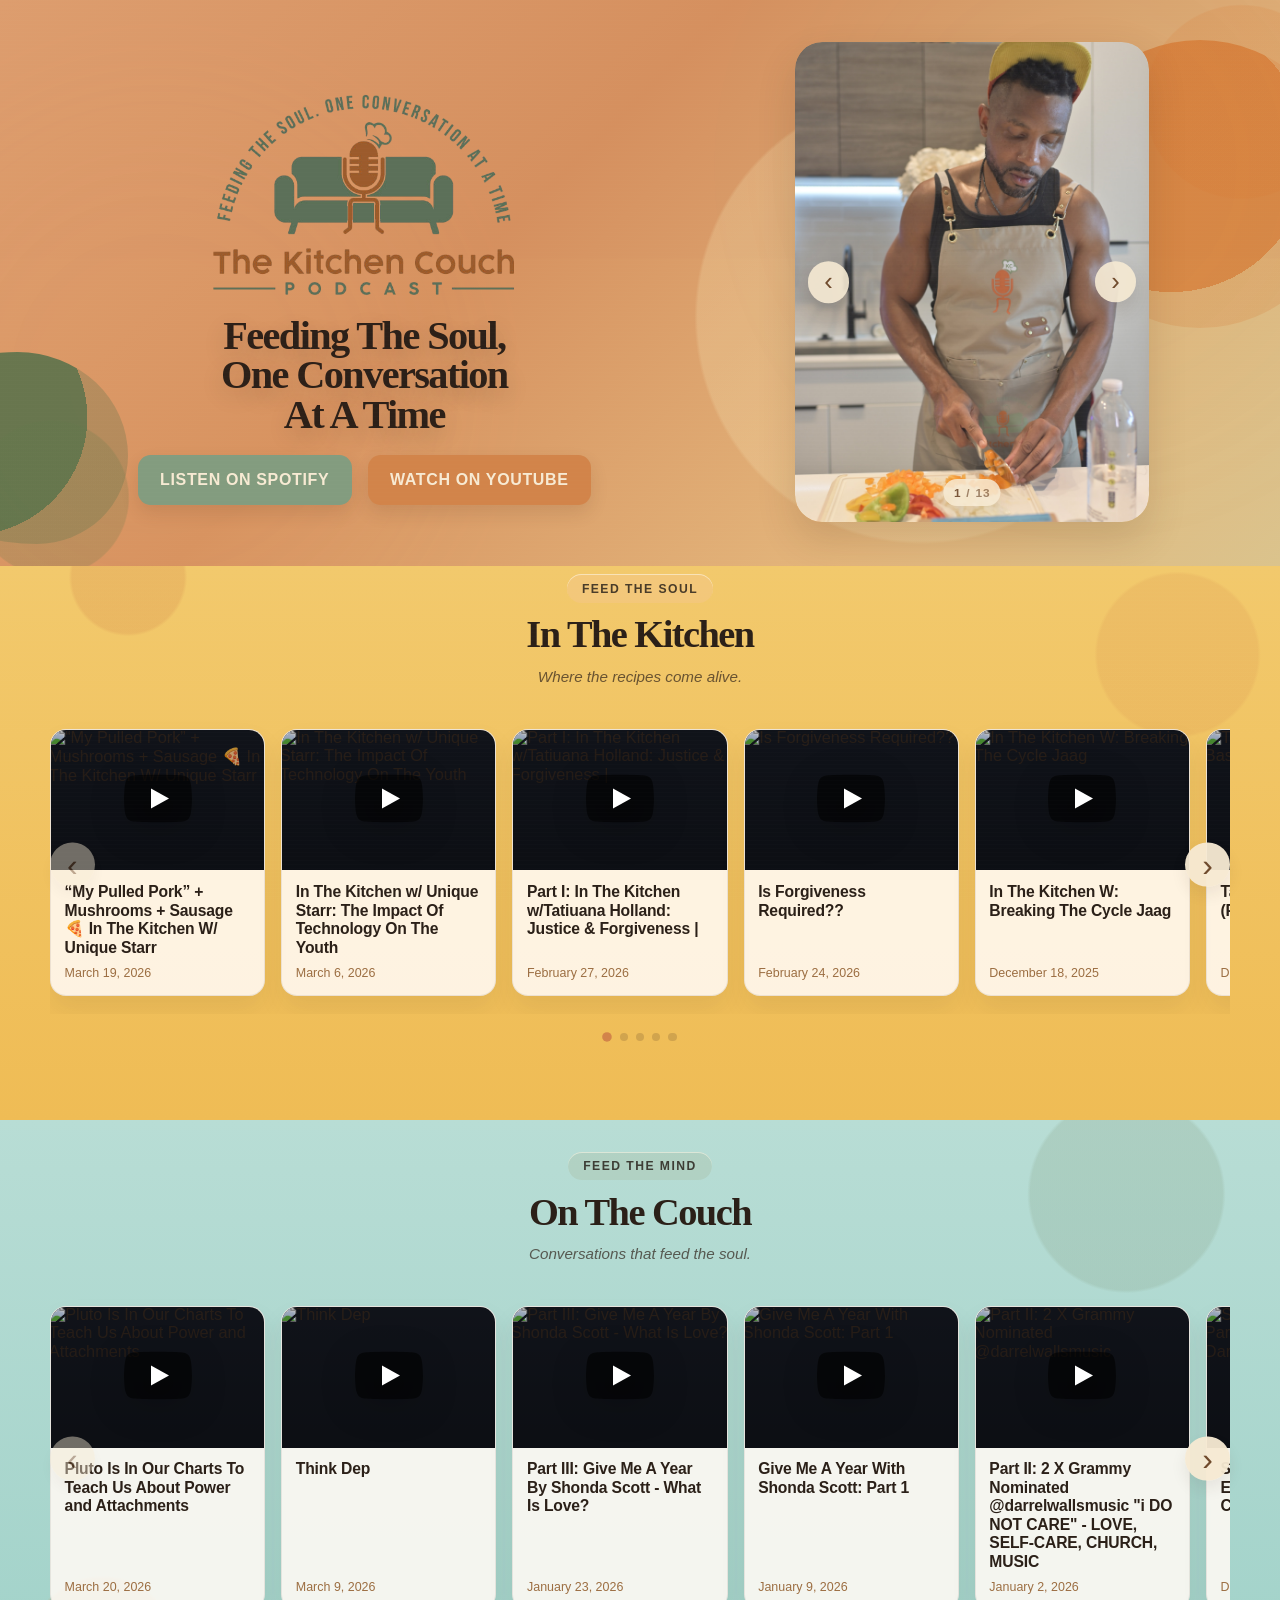
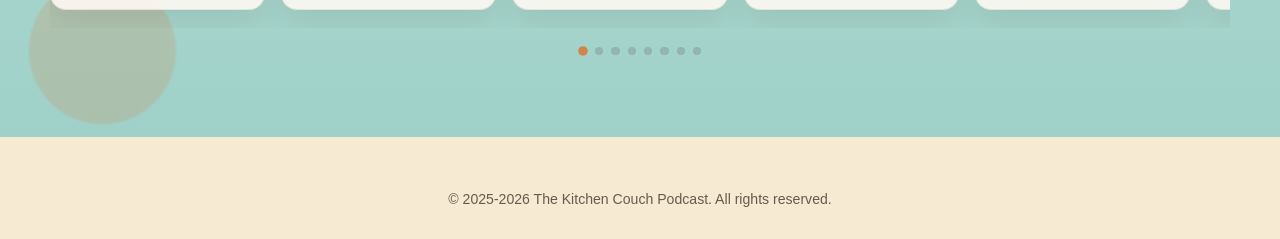
==== commit 85bc3f1e: "Refine hero slideshow and episode card layout" ====
--- a/index.html
+++ b/index.html
@@ -7,52 +7,107 @@
   <link rel="stylesheet" href="styles.css" />
 </head>
 <body>
+  <div class="site-shell">
+    <header class="hero">
+      <div class="hero-aurora hero-aurora-left"></div>
+      <div class="hero-aurora hero-aurora-right"></div>
+      <div class="hero-grid"></div>
 
-  <!-- Hero -->
-  <div class="hero">
-    <nav class="hero-nav">
-      <img src="assets/logo.png" alt="The Kitchen Couch" class="hero-nav-logo-img" onerror="this.style.display='none';this.nextElementSibling.style.display='inline'" />
-      <span class="hero-nav-logo" style="display:none">The Kitchen Couch Podcast</span>
-      <div class="hero-nav-links">
-        <!-- <a href="#kitchen">In The Kitchen</a>
-        <a href="#couch">On The Couch</a>
-        <a href="#dishes">Menu</a>
-        <a href="#about">About Me</a> -->
-        <!-- <a href="contact.html">Contact</a> -->
-      </div>
-    </nav>
+      <nav class="hero-nav">
+        <a href="#top" class="hero-brand" aria-label="The Kitchen Couch Podcast home">
+          <img src="assets/logo.png" alt="The Kitchen Couch Podcast logo" class="hero-nav-logo-img" />
+          <span class="hero-brand-text">The Kitchen Couch Podcast</span>
+        </a>
+        <div class="hero-nav-links">
+          <a href="#kitchen">In The Kitchen</a>
+          <a href="#couch">On The Couch</a>
+        </div>
+      </nav>
 
-    <div class="hero-body">
-      <div class="hero-text">
-        <img src="assets/full-logo.jpg" alt="The Kitchen Couch Podcast" class="hero-logo" />
-        <h2 class="hero-title">Feeding The Soul, One Conversation At A Time</h2>
-        <!-- <p class="hero-tagline">
-          Feeding the soul, one conversation at a time. Pull up a stool,
-          pour something warm, and let's get into it.
-        </p> -->
-        <div class="hero-cta-row">
-          <a href="https://open.spotify.com/show/66Cufz1oHNaGAzy8vrdldo" class="hero-cta">Listen on Spotify</a>
-          <a href="https://www.youtube.com/@TheKitchenCouchPodcast/videos" class="hero-cta">Watch on YouTube</a>
+      <div class="hero-body" id="top">
+        <div class="hero-text reveal">
+          <img src="assets/logo-nobg-tight.png" alt="The Kitchen Couch Podcast logo" class="hero-logo-mark" />
+          <h1 class="hero-title">
+            <span class="hero-title-line">Feeding The Soul,</span>
+            <span class="hero-title-line">One Conversation</span>
+            <span class="hero-title-line">At A Time</span>
+          </h1>
+
+          <div class="hero-cta-row">
+            <a href="https://open.spotify.com/show/66Cufz1oHNaGAzy8vrdldo" class="hero-cta hero-cta-primary">Listen on Spotify</a>
+            <a href="https://www.youtube.com/@TheKitchenCouchPodcast/videos" class="hero-cta hero-cta-secondary">Watch on YouTube</a>
+          </div>
+        </div>
+
+        <div class="hero-stage reveal">
+          <div class="hero-photo-card hero-slideshow" data-hero-slideshow>
+            <div class="hero-slides">
+              <figure class="hero-slide is-active">
+                <img src="assets/dav-bg.jpg" alt="Host preparing food in the kitchen" class="hero-photo hero-photo-frame-default" loading="eager" />
+              </figure>
+              <figure class="hero-slide">
+                <img src="assets/hero-slide-02-live-promo.jpg" alt="Special edition Kitchen Couch live promo" class="hero-photo hero-photo-frame-poster" loading="lazy" />
+              </figure>
+              <figure class="hero-slide">
+                <img src="assets/hero-slide-03-podcast-couch.jpeg" alt="Podcast recording on the couch with a guest" class="hero-photo hero-photo-frame-landscape" loading="lazy" />
+              </figure>
+              <figure class="hero-slide">
+                <img src="assets/hero-slide-04-guest-dining.jpeg" alt="Guest enjoying a meal at the table" class="hero-photo hero-photo-frame-portrait" loading="lazy" />
+              </figure>
+              <figure class="hero-slide">
+                <img src="assets/hero-slide-05-dj-session.jpeg" alt="Host working the audio setup" class="hero-photo hero-photo-frame-landscape" loading="lazy" />
+              </figure>
+              <figure class="hero-slide">
+                <img src="assets/hero-slide-06-couch-conversation.jpeg" alt="Host in conversation with a guest on the couch" class="hero-photo hero-photo-frame-portrait" loading="lazy" />
+              </figure>
+              <figure class="hero-slide">
+                <img src="assets/hero-slide-07-food-bowl.jpeg" alt="A plated food close-up from the kitchen side of the show" class="hero-photo hero-photo-frame-food" loading="lazy" />
+              </figure>
+              <figure class="hero-slide">
+                <img src="assets/hero-slide-11-food-nachos.jpg" alt="Loaded nachos plated for the kitchen side of the show" class="hero-photo hero-photo-frame-food" loading="lazy" />
+              </figure>
+              <figure class="hero-slide">
+                <img src="assets/hero-slide-12-food-neon-plate.jpg" alt="A plated meal set in front of a neon bar sign" class="hero-photo hero-photo-frame-food" loading="lazy" />
+              </figure>
+              <figure class="hero-slide">
+                <img src="assets/hero-slide-13-food-fork-plate.jpg" alt="A plated meal held up with a fork during tasting" class="hero-photo hero-photo-frame-food" loading="lazy" />
+              </figure>
+              <figure class="hero-slide">
+                <img src="assets/hero-slide-08-host-guest-portrait.jpeg" alt="Host posing with a guest" class="hero-photo hero-photo-frame-portrait" loading="lazy" />
+              </figure>
+              <figure class="hero-slide">
+                <img src="assets/hero-slide-09-host-guest-white.jpeg" alt="Host posing with a guest in white" class="hero-photo hero-photo-frame-portrait" loading="lazy" />
+              </figure>
+              <figure class="hero-slide">
+                <img src="assets/hero-slide-10-couch-duo.jpeg" alt="Two-person podcast conversation on the couch" class="hero-photo hero-photo-frame-landscape" loading="lazy" />
+              </figure>
+            </div>
+            <button class="hero-slideshow-arrow hero-slideshow-arrow-prev" type="button" aria-label="Previous hero photo">
+              <span aria-hidden="true">&#8249;</span>
+            </button>
+            <button class="hero-slideshow-arrow hero-slideshow-arrow-next" type="button" aria-label="Next hero photo">
+              <span aria-hidden="true">&#8250;</span>
+            </button>
+            <div class="hero-slideshow-counter" aria-live="polite">
+              <span class="hero-slideshow-current">1</span>
+              <span class="hero-slideshow-counter-sep">/</span>
+              <span class="hero-slideshow-total">1</span>
+            </div>
+            <div class="hero-slideshow-dots" role="tablist" aria-label="Featured host photos"></div>
+          </div>
         </div>
       </div>
-      <div class="hero-photo-wrap">
-        <img src="assets/dav-bg.jpg" alt="Host in the kitchen" class="hero-photo" />
-        <!-- placeholder shown when image is missing -->
-        <div class="hero-photo-placeholder">Your photo here<br><span>Best with apron &amp; food prep shot</span></div>
-      </div>
-    </div>
-  </div>
 
-  <main>
+    </header>
 
-    <!-- Kitchen Episodes -->
-    <section id="kitchen" class="full-section section-dark">
-      <div class="section-inner">
+    <main class="immersive-main">
+      <section id="kitchen" class="showcase-section reveal">
         <div class="section-header">
+          <p class="section-kicker">Feed the soul</p>
           <h2>In The Kitchen</h2>
-          <p class="section-subtitle">Where the recipes come alive — cooking, plating, and keeping it real.</p>
+          <p class="section-subtitle">Where the recipes come alive.</p>
         </div>
-        <div class="carousel" id="kitchen-carousel">
+        <div class="carousel glass-carousel" id="kitchen-carousel">
           <button class="carousel-btn prev-btn" aria-label="Previous">&#8249;</button>
           <div class="carousel-viewport">
             <div class="carousel-track" id="kitchen-track"></div>
@@ -60,17 +115,15 @@
           <button class="carousel-btn next-btn" aria-label="Next">&#8250;</button>
           <div class="carousel-dots" id="kitchen-dots"></div>
         </div>
-      </div>
-    </section>
+      </section>
 
-    <!-- Couch Episodes -->
-    <section id="couch" class="full-section">
-      <div class="section-inner">
+      <section id="couch" class="showcase-section showcase-section-couch reveal">
         <div class="section-header">
+          <p class="section-kicker">Feed the mind</p>
           <h2>On The Couch</h2>
-          <p class="section-subtitle">The conversations that feed the soul — unfiltered.</p>
+          <p class="section-subtitle">Conversations that feed the soul.</p>
         </div>
-        <div class="carousel" id="couch-carousel">
+        <div class="carousel glass-carousel" id="couch-carousel">
           <button class="carousel-btn prev-btn" aria-label="Previous">&#8249;</button>
           <div class="carousel-viewport">
             <div class="carousel-track" id="couch-track"></div>
@@ -78,35 +131,18 @@
           <button class="carousel-btn next-btn" aria-label="Next">&#8250;</button>
           <div class="carousel-dots" id="couch-dots"></div>
         </div>
-      </div>
-    </section>
+      </section>
 
-    <!-- Dishes Cooked
-    <section id="dishes">
-      <h2>Menu</h2>
-      <ul class="dish-list" id="dish-list"></ul>
-    </section> -->
+    </main>
 
-    <!-- About Me
-    <section id="about">
-      <h2>About Me</h2>
-      <p>
-        Tell your story here — who you are, why you started the podcast, what you love to cook,
-        and what listeners can expect. This is the place to connect with your audience on a
-        personal level.
-      </p>
-    </section> -->
+    <footer>
+      &copy; 2025-2026 The Kitchen Couch Podcast. All rights reserved.
+    </footer>
+  </div>
 
-  </main>
-
-  <footer>
-    &copy; 2025-2026 The Kitchen Couch Podcast. All rights reserved.
-  </footer>
-
-  <!-- Episode detail modal -->
   <div class="modal-overlay" id="modal-overlay">
     <div class="modal" id="modal">
-      <button class="modal-close" id="modal-close">&times;</button>
+      <button class="modal-close" id="modal-close" aria-label="Close details">&times;</button>
       <h3 id="modal-title"></h3>
       <div class="ep-meta" id="modal-meta"></div>
       <p id="modal-description"></p>
--- a/styles.css
+++ b/styles.css
@@ -1,554 +1,1133 @@
+:root {
+  --orange: #d2844a;
+  --orange-deep: #bc7342;
+  --orange-soft: #e2a26f;
+  --green: #839c7f;
+  --green-deep: #667c62;
+  --green-soft: #a4b7a0;
+  --cream: #fdf8f2;
+  --ink: #2c2018;
+  --ink-soft: #5d4b3d;
+  --line: rgba(253, 248, 242, 0.28);
+  --shadow: 0 22px 70px rgba(60, 33, 14, 0.18);
+}
+
 * {
   box-sizing: border-box;
   margin: 0;
   padding: 0;
 }
 
+html {
+  scroll-behavior: smooth;
+}
+
 body {
-  font-family: Georgia, serif;
-  background-color: #fdf8f2;
-  color: #2c2c2c;
-}
-
-/* ── Hero ── */
+  min-height: 100vh;
+  font-family: "Trebuchet MS", "Gill Sans", sans-serif;
+  color: var(--ink);
+  background:
+    radial-gradient(circle at top left, rgba(240, 177, 123, 0.28), transparent 28%),
+    radial-gradient(circle at 85% 18%, rgba(169, 197, 152, 0.34), transparent 24%),
+    linear-gradient(180deg, #f4d6bc 0%, #f1e5d7 18%, #ddebd9 52%, #f6e3d2 100%);
+  overflow-x: hidden;
+}
+
+img {
+  display: block;
+  max-width: 100%;
+}
+
+a {
+  color: inherit;
+}
+
+.site-shell {
+  position: relative;
+  overflow: clip;
+}
+
+.site-shell::before,
+.site-shell::after {
+  content: "";
+  position: fixed;
+  width: 42vw;
+  height: 42vw;
+  border-radius: 50%;
+  filter: blur(110px);
+  opacity: 0.3;
+  pointer-events: none;
+  z-index: -1;
+}
+
+.site-shell::before {
+  top: -10vw;
+  left: -12vw;
+  background: rgba(213, 122, 70, 0.65);
+}
+
+.site-shell::after {
+  right: -10vw;
+  bottom: 10vh;
+  background: rgba(95, 132, 89, 0.55);
+}
+
+.immersive-main::after {
+  content: "";
+  position: absolute;
+  inset: 0;
+  pointer-events: none;
+  background:
+    radial-gradient(circle at 6% 24%, rgba(213, 122, 70, 0.22) 0 2.7rem, transparent 2.8rem),
+    radial-gradient(circle at 9% 28%, rgba(253, 248, 242, 0.55) 0 0.7rem, transparent 0.75rem),
+    radial-gradient(circle at 94% 17%, rgba(95, 132, 89, 0.2) 0 3.1rem, transparent 3.2rem),
+    radial-gradient(circle at 88% 20%, rgba(253, 248, 242, 0.5) 0 0.82rem, transparent 0.9rem),
+    radial-gradient(circle at 10% 78%, rgba(95, 132, 89, 0.18) 0 4rem, transparent 4.1rem),
+    radial-gradient(circle at 92% 74%, rgba(213, 122, 70, 0.18) 0 3.4rem, transparent 3.5rem),
+    radial-gradient(circle at 86% 79%, rgba(253, 248, 242, 0.46) 0 0.92rem, transparent 1rem);
+  z-index: 0;
+}
+
 .hero {
-  background-color: #d57a46;
-  color: #fdf8f2;
-  min-height: auto;
-  display: flex;
-  flex-direction: column;
-  overflow: hidden;
-}
-
-/* Nav inside hero */
+  position: relative;
+  min-height: 100vh;
+  padding: 1.4rem clamp(1.2rem, 2vw, 2rem) 0;
+  color: var(--cream);
+  background:
+    radial-gradient(circle at 12% 15%, rgba(255, 225, 196, 0.18), transparent 20%),
+    radial-gradient(circle at 78% 20%, rgba(190, 228, 176, 0.24), transparent 22%),
+    radial-gradient(circle at 50% 72%, rgba(245, 216, 176, 0.16), transparent 28%),
+    linear-gradient(135deg, #c96f3e 0%, #d8864d 33%, #6f8d63 68%, #537651 100%);
+}
+
+.hero::before,
+.hero::after {
+  content: "";
+  position: absolute;
+  border-radius: 44% 56% 59% 41% / 43% 40% 60% 57%;
+  opacity: 0.35;
+  animation: floatBlob 16s ease-in-out infinite;
+}
+
+.hero::before {
+  width: 28rem;
+  height: 28rem;
+  top: -8rem;
+  right: -8rem;
+  background: rgba(255, 192, 115, 0.32);
+}
+
+.hero::after {
+  width: 22rem;
+  height: 22rem;
+  left: -7rem;
+  bottom: 12rem;
+  background: rgba(104, 145, 103, 0.28);
+  animation-duration: 20s;
+}
+
+.hero-aurora,
+.hero-grid,
+.hero-ribbon,
+.hero-nav,
+.hero-body {
+  position: relative;
+  z-index: 1;
+}
+
+.hero-aurora {
+  position: absolute;
+  inset: auto;
+  width: 36rem;
+  height: 36rem;
+  border-radius: 50%;
+  filter: blur(80px);
+  opacity: 0.4;
+  animation: pulseGlow 11s ease-in-out infinite;
+}
+
+.hero-aurora-left {
+  top: 6rem;
+  left: -8rem;
+  background: rgba(255, 189, 126, 0.6);
+}
+
+.hero-aurora-right {
+  right: -6rem;
+  bottom: 7rem;
+  background: rgba(112, 151, 104, 0.45);
+  animation-delay: -5s;
+}
+
+.hero-grid {
+  position: absolute;
+  inset: 0;
+  background-image:
+    linear-gradient(rgba(255, 255, 255, 0.08) 1px, transparent 1px),
+    linear-gradient(90deg, rgba(255, 255, 255, 0.08) 1px, transparent 1px);
+  background-size: 52px 52px;
+  mask-image: linear-gradient(to bottom, rgba(0, 0, 0, 0.28), transparent 78%);
+  opacity: 0.3;
+}
+
 .hero-nav {
+  max-width: 1280px;
+  margin: 0 auto;
   display: flex;
   align-items: center;
   justify-content: space-between;
-  padding: 1.25rem 3rem;
-  border-bottom: 1px solid rgba(200, 169, 126, 0.4);
+  gap: 1rem;
+}
+
+.hero-brand {
+  display: inline-flex;
+  align-items: center;
+  gap: 0.9rem;
+  text-decoration: none;
 }
 
 .hero-nav-logo-img {
-  height: 36px;
-  width: auto;
-  display: block;
-}
-
-.hero-nav-logo {
-  font-family: Georgia, serif;
-  font-size: 1rem;
+  width: 3rem;
+  height: 3rem;
+  border-radius: 50%;
+  object-fit: cover;
+  box-shadow: 0 8px 20px rgba(0, 0, 0, 0.18);
+}
+
+.hero-brand-text {
+  font-family: Georgia, "Times New Roman", serif;
+  font-size: 0.98rem;
   letter-spacing: 0.08em;
-  color: #c8a97e;
   text-transform: uppercase;
 }
 
 .hero-nav-links {
   display: flex;
-  gap: 0.25rem;
+  align-items: center;
+  gap: 0.7rem;
   flex-wrap: wrap;
 }
 
 .hero-nav-links a {
-  color: #fdf8f2;
   text-decoration: none;
-  font-size: 0.85rem;
-  font-family: Arial, sans-serif;
-  font-weight: 500;
-  padding: 0.35rem 0.8rem;
-  border-radius: 3px;
-  transition: color 0.2s, background 0.2s;
+  padding: 0.75rem 1rem;
+  border-radius: 999px;
+  font-size: 0.9rem;
+  background: rgba(255, 255, 255, 0.08);
+  border: 1px solid rgba(255, 255, 255, 0.15);
+  backdrop-filter: blur(8px);
+  transition: transform 180ms ease, background 180ms ease, border-color 180ms ease;
 }
 
 .hero-nav-links a:hover {
-  color: #fff;
-  background: rgba(255, 255, 255, 0.15);
-}
-
-/* Hero body: text + photo */
+  transform: translateY(-2px);
+  background: rgba(255, 255, 255, 0.16);
+  border-color: rgba(255, 255, 255, 0.28);
+}
+
 .hero-body {
-  flex: 1;
+  max-width: 1280px;
+  margin: 0 auto;
+  min-height: calc(100vh - 6rem);
+  display: grid;
+  grid-template-columns: minmax(0, 1.05fr) minmax(370px, 0.95fr);
+  align-items: center;
+  gap: clamp(2rem, 4vw, 4rem);
+  padding: 3.5rem 0 4.5rem;
+}
+
+.hero-text {
+  max-width: 40rem;
+}
+
+.hero-kicker,
+.section-kicker,
+.closing-kicker,
+.story-label,
+.duality-tag,
+.hero-stage-badge {
+  display: inline-flex;
+  align-items: center;
+  gap: 0.45rem;
+  letter-spacing: 0.14em;
+  text-transform: uppercase;
+  font-weight: 700;
+  font-size: 0.76rem;
+}
+
+.hero-kicker {
+  padding: 0.7rem 1rem;
+  border-radius: 999px;
+  background: rgba(253, 248, 242, 0.12);
+  border: 1px solid rgba(253, 248, 242, 0.24);
+  margin-bottom: 1.2rem;
+}
+
+.hero-title,
+.section-intro h2,
+.section-header h2,
+.closing-shell h2,
+.duality-card h3 {
+  font-family: Georgia, "Times New Roman", serif;
+}
+
+.hero-title {
+  font-size: clamp(3rem, 6vw, 5.9rem);
+  line-height: 0.95;
+  letter-spacing: -0.05em;
+  text-wrap: balance;
+}
+
+.title-soul {
+  color: #ffe5c4;
+}
+
+.title-mind {
+  color: #d9f0c7;
+}
+
+.hero-copy {
+  margin-top: 1.4rem;
+  max-width: 36rem;
+  font-size: 1.08rem;
+  line-height: 1.8;
+  color: rgba(253, 248, 242, 0.9);
+}
+
+.hero-cta-row {
+  display: flex;
+  gap: 1rem;
+  flex-wrap: wrap;
+  margin-top: 2rem;
+}
+
+.hero-cta {
+  text-decoration: none;
+  padding: 1rem 1.4rem;
+  border-radius: 1.1rem;
+  font-weight: 700;
+  letter-spacing: 0.04em;
+  transition: transform 220ms ease, box-shadow 220ms ease, background 220ms ease, color 220ms ease;
+}
+
+.hero-cta:hover {
+  transform: translateY(-4px) scale(1.02);
+}
+
+.hero-cta-primary {
+  color: var(--ink);
+  background: var(--cream);
+  box-shadow: 0 16px 35px rgba(71, 37, 14, 0.18);
+}
+
+.hero-cta-secondary {
+  color: var(--cream);
+  background: rgba(255, 255, 255, 0.08);
+  border: 1px solid rgba(253, 248, 242, 0.28);
+  backdrop-filter: blur(8px);
+}
+
+.hero-pills {
+  display: flex;
+  flex-wrap: wrap;
+  gap: 0.7rem;
+  margin-top: 1.6rem;
+}
+
+.hero-pills span {
+  padding: 0.72rem 0.92rem;
+  border-radius: 999px;
+  background: rgba(255, 255, 255, 0.08);
+  border: 1px solid rgba(253, 248, 242, 0.2);
+  color: rgba(253, 248, 242, 0.92);
+  font-size: 0.88rem;
+}
+
+.hero-stage {
+  position: relative;
+  min-height: 40rem;
+  transform-style: preserve-3d;
+  transition: transform 260ms ease;
+}
+
+.hero-stage-orb {
+  position: absolute;
+  border-radius: 50%;
+  filter: blur(2px);
+  animation: orbitBob 9s ease-in-out infinite;
+}
+
+.hero-stage-orb-one {
+  width: 9rem;
+  height: 9rem;
+  top: 1.2rem;
+  left: 2rem;
+  background: radial-gradient(circle at 35% 35%, #ffd696, #e08b4f 70%);
+}
+
+.hero-stage-orb-two {
+  width: 7rem;
+  height: 7rem;
+  right: 1.5rem;
+  bottom: 4rem;
+  background: radial-gradient(circle at 35% 35%, #cee6bf, #6d8d62 72%);
+  animation-delay: -4s;
+}
+
+.hero-stage-card {
+  position: absolute;
+  border-radius: 2rem;
+  backdrop-filter: blur(14px);
+  border: 1px solid rgba(253, 248, 242, 0.24);
+  box-shadow: var(--shadow);
+}
+
+.hero-stage-photo {
+  inset: 1.2rem 4rem 6rem 0;
+  overflow: hidden;
+  background:
+    radial-gradient(circle at 25% 15%, rgba(253, 248, 242, 0.4), transparent 18%),
+    linear-gradient(160deg, rgba(253, 248, 242, 0.18), rgba(253, 248, 242, 0.06));
+}
+
+.hero-stage-badge {
+  position: absolute;
+  top: 1.2rem;
+  right: 1.2rem;
+  z-index: 2;
+  padding: 0.8rem 1rem;
+  border-radius: 999px;
+  background: rgba(42, 29, 20, 0.44);
+  color: var(--cream);
+  border: 1px solid rgba(253, 248, 242, 0.25);
+}
+
+.hero-photo-cutout {
+  position: absolute;
+  bottom: 0;
+  left: 50%;
+  width: min(100%, 32rem);
+  transform: translateX(-50%);
+  object-fit: contain;
+  filter: drop-shadow(0 28px 44px rgba(40, 23, 8, 0.28));
+}
+
+.hero-stage-story {
+  right: 0;
+  bottom: 0;
+  width: min(26rem, 90%);
+  padding: 1.2rem;
+  background: rgba(253, 248, 242, 0.88);
+  color: var(--ink);
+}
+
+.hero-logo {
+  width: 100%;
+  border-radius: 1.4rem;
+  aspect-ratio: 16 / 9;
+  object-fit: cover;
+  box-shadow: 0 12px 28px rgba(70, 39, 22, 0.12);
+}
+
+.story-split {
   display: grid;
   grid-template-columns: 1fr 1fr;
+  gap: 0.9rem;
+  margin-top: 1rem;
+}
+
+.story-split > div {
+  padding: 1rem;
+  border-radius: 1.2rem;
+  background: linear-gradient(180deg, rgba(255, 255, 255, 0.72), rgba(246, 237, 228, 0.88));
+}
+
+.story-label {
+  color: var(--orange-deep);
+  margin-bottom: 0.55rem;
+}
+
+.story-split p {
+  color: var(--ink-soft);
+  line-height: 1.55;
+  font-size: 0.95rem;
+}
+
+.hero-ribbon {
+  overflow: hidden;
+  padding: 1rem 0 1.1rem;
+  border-top: 1px solid rgba(253, 248, 242, 0.15);
+  border-bottom: 1px solid rgba(253, 248, 242, 0.15);
+  background: linear-gradient(90deg, rgba(253, 248, 242, 0.07), rgba(253, 248, 242, 0.12), rgba(253, 248, 242, 0.07));
+}
+
+.hero-ribbon-track,
+.blend-band-copy {
+  display: flex;
+  width: max-content;
   align-items: center;
-  gap: 2rem;
-  padding: 2.5rem 3rem 2rem 5rem;
-  max-width: 1200px;
-  width: 100%;
+  gap: 1.1rem;
+  animation: marquee 22s linear infinite;
+}
+
+.hero-ribbon-track span,
+.blend-band-copy span {
+  position: relative;
+  font-size: 0.9rem;
+  letter-spacing: 0.14em;
+  text-transform: uppercase;
+  white-space: nowrap;
+}
+
+.hero-ribbon-track span::after,
+.blend-band-copy span::after {
+  content: "•";
+  margin-left: 1.1rem;
+  opacity: 0.7;
+}
+
+.immersive-main {
+  position: relative;
+  padding: 0 1.2rem 2rem;
+}
+
+.immersive-main::before {
+  content: "";
+  position: absolute;
+  inset: 0;
+  background:
+    radial-gradient(circle at 18% 14%, rgba(213, 122, 70, 0.18), transparent 18%),
+    radial-gradient(circle at 82% 36%, rgba(95, 132, 89, 0.14), transparent 16%),
+    radial-gradient(circle at 35% 76%, rgba(253, 248, 242, 0.35), transparent 20%);
+  pointer-events: none;
+}
+
+.section-shell {
+  position: relative;
+  max-width: 1280px;
   margin: 0 auto;
-}
-
-.hero-text {
-  display: flex;
-  flex-direction: column;
-  gap: 1.25rem;
-}
-
-.hero-eyebrow {
-  font-family: Arial, sans-serif;
-  font-size: 0.8rem;
-  letter-spacing: 0.2em;
-  text-transform: uppercase;
-  color: #c8a97e;
-}
-
-.hero-logo {
-  max-width: 560px;
-  height: auto;
-}
-
-.hero-title {
-  font-family: Georgia, serif;
-  font-size: clamp(2.6rem, 5vw, 4.2rem);
-  line-height: 1.1;
-  font-weight: normal;
-  letter-spacing: -0.01em;
-}
-
-.hero-tagline {
-  font-family: Arial, sans-serif;
-  font-size: 0.97rem;
-  line-height: 1.7;
-  color: #fde8d8;
-  max-width: 420px;
-}
-
-.hero-cta-row {
-  display: flex;
-  flex-wrap: wrap;
-  gap: 1rem;
-}
-
-.hero-cta {
-  display: inline-block;
-  background: transparent;
-  border: 2px solid #fdf8f2;
-  color: #fdf8f2;
-  text-decoration: none;
-  font-family: Arial, sans-serif;
-  font-size: 0.88rem;
-  font-weight: 600;
-  letter-spacing: 0.08em;
-  text-transform: uppercase;
-  padding: 0.75rem 2rem;
-  border-radius: 2px;
-  transition: background 0.2s, color 0.2s;
-}
-
-.hero-cta:hover {
-  background: #fdf8f2;
-  color: #2c2c2c;
-}
-
-/* Photo side */
-.hero-photo-wrap {
+  padding: clamp(2.5rem, 5vw, 4rem);
+  border-radius: 2.2rem;
+  overflow: hidden;
+}
+
+.section-shell::before {
+  content: "";
+  position: absolute;
+  inset: 0;
+  border-radius: inherit;
+  pointer-events: none;
+}
+
+.duality {
+  margin-top: -2rem;
   position: relative;
-  height: 624px;
-}
-
-.hero-photo {
-  width: 100%;
-  height: 100%;
-  object-fit: contain;
-  object-position: bottom;
-  display: block;
-}
-
-.hero-photo-placeholder {
-  display: none;
-  width: 100%;
-  height: 100%;
-  background: linear-gradient(160deg, #3d3530 0%, #1e1a17 100%);
-  border: 2px dashed rgba(200, 169, 126, 0.4);
-  border-radius: 4px;
-  flex-direction: column;
-  align-items: center;
-  justify-content: center;
-  font-family: Arial, sans-serif;
-  font-size: 0.95rem;
-  color: #8a8078;
-  gap: 0.5rem;
+  z-index: 2;
+}
+
+.duality-shell {
+  background:
+    radial-gradient(circle at 20% 0%, rgba(253, 248, 242, 0.95), rgba(253, 248, 242, 0.68) 34%, transparent 35%),
+    linear-gradient(120deg, rgba(255, 243, 231, 0.88), rgba(247, 233, 222, 0.66), rgba(225, 238, 218, 0.82));
+  box-shadow: 0 16px 42px rgba(79, 45, 22, 0.12);
+}
+
+.section-intro,
+.section-header,
+.closing-shell {
   text-align: center;
 }
 
-.hero-photo-placeholder span {
-  font-size: 0.78rem;
-  color: #6a6058;
-  font-style: italic;
-}
-
-/* ── Sections ── */
-main {
-  margin: 0 auto;
-  padding: 0;
-}
-
-section {
-  margin-top: 3rem;
-  scroll-margin-top: 80px;
-}
-
-section h2 {
-  font-size: 1.6rem;
-  border-bottom: 3px solid #c8a97e;
-  padding-bottom: 0.5rem;
-  margin-bottom: 1.25rem;
-}
-
-/* Full-page sections */
-.full-section {
-  display: flex;
-  align-items: center;
-  justify-content: center;
-  margin-top: 0;
-  padding: 3rem 1.5rem;
-  scroll-margin-top: 0;
-}
-
-.full-section .section-inner {
-  max-width: 1400px;
-  width: 100%;
-}
-
-.section-header {
-  text-align: center;
-  margin-bottom: 2rem;
-}
-
-.section-header h2 {
-  font-size: 2.2rem;
-  border-bottom: none;
-  padding-bottom: 0;
-  margin-bottom: 0.75rem;
-}
-
-.section-subtitle {
-  font-family: Arial, sans-serif;
-  font-size: 1rem;
-  color: #7a6e63;
-  font-style: italic;
-  max-width: 480px;
-  margin: 0 auto;
-  line-height: 1.6;
-}
-
-/* Dark alternate section */
-.section-dark {
-  background-color: #748c6f;
-  color: #fdf8f2;
-}
-
-.section-dark .section-header h2 {
-  color: #fdf8f2;
-}
-
-.section-dark .section-subtitle {
-  color: #b0a898;
-}
-
-.section-dark .card {
-  background: transparent;
-  border: none;
-}
-
-.section-dark .card h3 {
-  color: #fdf8f2;
-}
-
-.section-dark .card p {
-  color: #b0a898;
-}
-
-.section-dark .card .ep-meta {
-  color: #c8a97e;
-}
-
-.section-dark .carousel-btn {
-  background: #fdf8f2;
-  color: #748c6f;
-}
-
-.section-dark .carousel-btn:hover {
-  background: #fff;
-}
-
-.section-dark .dot {
-  background: #5f7a59;
-}
-
-.section-dark .dot.active {
-  background: #c8a97e;
-}
-
-/* Non-full sections (Menu, About) get constrained width */
-#dishes,
-#about {
-  max-width: 960px;
-  margin-left: auto;
-  margin-right: auto;
-  padding-left: 1.5rem;
-  padding-right: 1.5rem;
-  padding-bottom: 4rem;
-}
-
-/* ── Contact page ── */
-.page-nav {
-  display: flex;
-  align-items: center;
-  justify-content: space-between;
-  padding: 1.25rem 3rem;
-  border-bottom: 1px solid #e0d8cf;
-  background: #fdf8f2;
-}
-
-.page-nav-logo {
-  text-decoration: none;
-  display: flex;
-  align-items: center;
-}
-
-.contact-page {
-  min-height: calc(100vh - 120px);
-  display: flex;
-  align-items: center;
-  justify-content: center;
-  padding: 3rem 1.5rem;
-}
-
-.contact-container {
-  max-width: 480px;
-  width: 100%;
-}
-
-.contact-container h1 {
+.section-kicker,
+.closing-kicker,
+.duality-tag {
+  color: var(--orange-deep);
+}
+
+.section-intro h2,
+.section-header h2,
+.closing-shell h2 {
+  font-size: clamp(2.3rem, 4vw, 4rem);
+  line-height: 1;
+  letter-spacing: -0.04em;
+}
+
+.section-subtitle,
+.section-intro p:last-child,
+.closing-shell p {
+  max-width: 44rem;
+  margin: 1rem auto 0;
+  font-size: 1.04rem;
+  line-height: 1.75;
+  color: var(--ink-soft);
+}
+
+.duality-panels {
+  display: grid;
+  grid-template-columns: repeat(2, minmax(0, 1fr));
+  gap: 1.4rem;
+  margin-top: 2.2rem;
+}
+
+.duality-card {
+  padding: 1.8rem;
+  border-radius: 1.7rem;
+  color: var(--cream);
+  min-height: 15rem;
+  box-shadow: 0 16px 30px rgba(70, 39, 22, 0.12);
+}
+
+.duality-card h3 {
   font-size: 2rem;
-  margin-bottom: 0.5rem;
-}
-
-.contact-intro {
-  font-family: Arial, sans-serif;
-  font-size: 0.95rem;
-  color: #7a6e63;
-  line-height: 1.6;
-  margin-bottom: 2rem;
-}
-
-.contact-container form {
-  display: flex;
-  flex-direction: column;
-  gap: 1rem;
-}
-
-.contact-container label {
-  font-family: Arial, sans-serif;
-  font-size: 0.85rem;
-  font-weight: 600;
-  margin-bottom: 0.25rem;
-  display: block;
-}
-
-.contact-container input,
-.contact-container textarea {
-  width: 100%;
-  padding: 0.65rem 0.85rem;
-  border: 1px solid #d0c8be;
-  border-radius: 4px;
-  font-size: 0.95rem;
-  font-family: Georgia, serif;
-  background: #fff;
-}
-
-.contact-container textarea {
-  min-height: 130px;
-  resize: vertical;
-}
-
-.contact-container button {
-  align-self: flex-start;
-  background-color: #2c2c2c;
-  color: #fdf8f2;
-  border: none;
-  padding: 0.7rem 1.6rem;
-  font-size: 0.95rem;
-  border-radius: 4px;
-  cursor: pointer;
-  transition: background 0.2s;
-}
-
-.contact-container button:hover {
-  background-color: #c8a97e;
-  color: #2c2c2c;
-}
-
-/* ── Carousel ── */
+  line-height: 1.02;
+  margin-top: 1rem;
+}
+
+.duality-card p {
+  margin-top: 0.85rem;
+  max-width: 26rem;
+  line-height: 1.75;
+  color: rgba(253, 248, 242, 0.86);
+}
+
+.duality-card-soul {
+  background:
+    radial-gradient(circle at top right, rgba(255, 216, 162, 0.28), transparent 24%),
+    linear-gradient(145deg, #d9824d, #bb6536);
+}
+
+.duality-card-mind {
+  background:
+    radial-gradient(circle at 15% 20%, rgba(224, 244, 211, 0.24), transparent 24%),
+    linear-gradient(145deg, #6f9164, #446347);
+}
+
+.showcase-section {
+  position: relative;
+  padding: 2rem 0;
+}
+
+.showcase-section .section-shell {
+  background:
+    radial-gradient(circle at 14% 18%, rgba(255, 198, 146, 0.34), transparent 18%),
+    radial-gradient(circle at 85% 76%, rgba(171, 204, 160, 0.32), transparent 20%),
+    linear-gradient(180deg, rgba(253, 248, 242, 0.32), rgba(253, 248, 242, 0.12)),
+    linear-gradient(135deg, rgba(225, 140, 88, 0.52), rgba(248, 194, 132, 0.28) 34%, rgba(115, 154, 105, 0.3) 68%, rgba(86, 124, 81, 0.44));
+  backdrop-filter: blur(8px);
+  box-shadow: 0 20px 56px rgba(72, 41, 22, 0.14);
+}
+
+.showcase-section .section-shell::before {
+  background:
+    radial-gradient(circle at 11% 11%, rgba(255, 227, 194, 0.36) 0 1rem, transparent 1.08rem),
+    radial-gradient(circle at 15% 18%, rgba(255, 190, 126, 0.28) 0 4.2rem, transparent 4.3rem),
+    radial-gradient(circle at 74% 22%, rgba(253, 248, 242, 0.22) 0 1.5rem, transparent 1.58rem),
+    radial-gradient(circle at 88% 72%, rgba(151, 193, 140, 0.34) 0 4.6rem, transparent 4.7rem),
+    radial-gradient(circle at 83% 66%, rgba(253, 248, 242, 0.38) 0 0.95rem, transparent 1.03rem);
+}
+
+.showcase-section-couch .section-shell {
+  background:
+    radial-gradient(circle at 20% 72%, rgba(255, 208, 149, 0.3), transparent 18%),
+    radial-gradient(circle at 84% 18%, rgba(185, 219, 170, 0.3), transparent 20%),
+    linear-gradient(180deg, rgba(253, 248, 242, 0.3), rgba(253, 248, 242, 0.1)),
+    linear-gradient(125deg, rgba(92, 126, 84, 0.42), rgba(135, 173, 124, 0.28) 34%, rgba(227, 151, 97, 0.32) 68%, rgba(196, 104, 57, 0.5));
+}
+
+.showcase-section-couch .section-shell::before {
+  background:
+    radial-gradient(circle at 13% 78%, rgba(255, 194, 132, 0.28) 0 4.2rem, transparent 4.3rem),
+    radial-gradient(circle at 18% 72%, rgba(253, 248, 242, 0.4) 0 0.95rem, transparent 1.03rem),
+    radial-gradient(circle at 84% 20%, rgba(171, 209, 158, 0.34) 0 4.8rem, transparent 4.9rem),
+    radial-gradient(circle at 79% 14%, rgba(253, 248, 242, 0.38) 0 1.05rem, transparent 1.12rem),
+    radial-gradient(circle at 52% 12%, rgba(253, 248, 242, 0.16) 0 1.6rem, transparent 1.7rem);
+}
+
+.glass-carousel {
+  margin-top: 2.4rem;
+  padding: 0 4.2rem;
+}
+
 .carousel {
   position: relative;
-  padding: 0 3rem;
 }
 
 .carousel-viewport {
   overflow: hidden;
-  border-radius: 6px;
+  position: relative;
+  padding: 2rem 0;
+}
+
+.carousel-viewport::before,
+.carousel-viewport::after {
+  content: "";
+  position: absolute;
+  left: 0;
+  right: 0;
+  height: 1.2rem;
+  z-index: 2;
+  pointer-events: none;
+  background:
+    repeating-linear-gradient(
+      90deg,
+      #171a20 0 1rem,
+      #f4e7c6 1rem 1.7rem,
+      #171a20 1.7rem 3.2rem
+    );
+  box-shadow: inset 0 1px 0 rgba(244, 231, 198, 0.1);
+}
+
+.carousel-viewport::before {
+  top: 0;
+}
+
+.carousel-viewport::after {
+  bottom: 0;
 }
 
 .carousel-track {
   display: flex;
   gap: 1rem;
-  transition: transform 0.4s ease;
+  padding: 1.1rem 1.25rem;
+  transition: transform 0.45s ease;
   position: relative;
+}
+
+.carousel-track::before {
+  content: "";
+  position: absolute;
+  inset: 0;
+  border-radius: 1.4rem;
+  background:
+    linear-gradient(180deg, rgba(15, 18, 24, 0.98), rgba(28, 32, 40, 0.98));
+  box-shadow:
+    inset 0 1px 0 rgba(244, 231, 198, 0.08),
+    0 18px 32px rgba(31, 18, 10, 0.14);
+  z-index: 0;
+}
+
+.card {
+  position: relative;
+  flex: 0 0 calc((100% - 3 * 1rem) / 4);
+  min-width: 0;
+  display: flex;
+  flex-direction: column;
+  border-radius: 1.35rem;
+  overflow: hidden;
+  background: #20242e;
+  border: 2px solid rgba(17, 18, 24, 0.32);
+  box-shadow: 0 18px 34px rgba(50, 27, 14, 0.18);
+  transition: transform 220ms ease, box-shadow 220ms ease;
+  z-index: 1;
+}
+
+.card::before {
+  content: "";
+  position: absolute;
+  inset: 0 0 auto;
+  height: 0.48rem;
+  background: linear-gradient(90deg, var(--orange), var(--green), var(--orange));
+}
+
+.card:hover {
+  transform: translateY(-10px) rotate(0.8deg);
+  box-shadow: 0 22px 40px rgba(77, 46, 22, 0.16);
+}
+
+.card:nth-child(even):hover {
+  transform: translateY(-8px) rotate(-0.8deg);
+}
+
+.vhs-shell {
+  position: relative;
+  padding: 0.9rem 0.9rem 0;
+  background:
+    repeating-linear-gradient(
+      to bottom,
+      rgba(255, 255, 255, 0.05) 0,
+      rgba(255, 255, 255, 0.05) 2px,
+      transparent 2px,
+      transparent 14px
+    ),
+    linear-gradient(180deg, #2a2f3a, #232730);
+}
+
+.vhs-shell::before,
+.vhs-shell::after {
+  content: "";
+  position: absolute;
+  top: 50%;
+  width: 0.45rem;
+  height: 58%;
+  transform: translateY(-50%);
+  border-radius: 999px;
+  background:
+    repeating-linear-gradient(
+      180deg,
+      rgba(244, 231, 198, 0.9) 0 0.65rem,
+      transparent 0.65rem 1.35rem
+    );
+  opacity: 0.65;
+}
+
+.vhs-shell::before {
+  left: 0.22rem;
+}
+
+.vhs-shell::after {
+  right: 0.22rem;
+}
+
+.vhs-topline {
+  display: flex;
+  align-items: center;
+  justify-content: flex-start;
+  gap: 0.6rem;
+  padding: 0 0.12rem 0.55rem;
+}
+
+.vhs-format {
+  color: #ff8454;
+  font-size: 0.66rem;
+  font-weight: 800;
+  letter-spacing: 0.22em;
+  text-transform: uppercase;
+}
+
+.vhs-label {
+  display: grid;
+  grid-template-columns: minmax(0, 1fr) auto;
+  gap: 0.7rem;
+  align-items: start;
+  padding: 1rem;
+  border: 2px solid rgba(255, 245, 220, 0.78);
+  background:
+    linear-gradient(135deg, rgba(244, 231, 198, 0.96), rgba(251, 244, 223, 0.92));
+  box-shadow: inset 0 0 0 1px rgba(57, 43, 25, 0.1);
+}
+
+.vhs-label-copy {
+  min-width: 0;
+}
+
+.vhs-mini {
+  display: inline-block;
+  margin-bottom: 0.45rem;
+  color: var(--orange-deep);
+  font-size: 0.68rem;
+  font-weight: 800;
+  letter-spacing: 0.18em;
+  text-transform: uppercase;
+}
+
+.vhs-label h3 {
+  color: #1f1b16;
+  font-size: 1.28rem;
+  line-height: 1.02;
+  letter-spacing: -0.03em;
+  display: -webkit-box;
+  -webkit-line-clamp: 4;
+  -webkit-box-orient: vertical;
+  overflow: hidden;
+}
+
+.vhs-toggle-wrap {
+  display: flex;
+  align-items: start;
+}
+
+.vhs-window-wrap {
+  position: relative;
+  padding: 0.95rem 0 0;
+}
+
+.card-video {
+  position: relative;
+  padding-bottom: 58%;
+  height: 0;
+  overflow: hidden;
+  background: #11141b;
+  border: 2px solid rgba(247, 235, 199, 0.72);
+  box-shadow:
+    inset 0 0 0 0.45rem rgba(246, 227, 178, 0.22),
+    0 10px 22px rgba(10, 11, 16, 0.24);
+}
+
+.card-video img,
+.card-video iframe {
+  position: absolute;
+  inset: 0;
+  width: 100%;
+  height: 100%;
+}
+
+.card-video img {
+  object-fit: cover;
+  transform: scale(1.02);
+  filter: saturate(1) contrast(0.96) brightness(0.84);
+}
+
+.card-video-fallback {
+  background:
+    radial-gradient(circle at 20% 25%, rgba(255, 206, 154, 0.4), transparent 20%),
+    linear-gradient(135deg, rgba(211, 104, 53, 0.95), rgba(83, 158, 63, 0.92));
+}
+
+.card-video::before,
+.card-video::after {
+  content: "";
+  position: absolute;
+  inset: 0;
+  pointer-events: none;
+}
+
+.card-video::before {
+  background:
+    linear-gradient(180deg, rgba(0, 0, 0, 0.08), rgba(0, 0, 0, 0.2) 36%, rgba(0, 0, 0, 0.62) 100%),
+    linear-gradient(135deg, rgba(213, 122, 70, 0.22), rgba(95, 132, 89, 0.24));
+  z-index: 1;
+}
+
+.play-btn {
+  position: absolute;
+  left: 50%;
+  top: 50%;
+  transform: translate(-50%, -50%);
+  border: none;
+  background: none;
+  cursor: pointer;
+  transition: transform 180ms ease;
+  z-index: 2;
+}
+
+.play-btn:hover {
+  transform: translate(-50%, -50%) scale(1.08);
+}
+
+.play-btn svg {
+  filter: drop-shadow(0 8px 18px rgba(0, 0, 0, 0.22));
+}
+
+.card-body {
+  display: flex;
+  flex-direction: column;
+  gap: 0.65rem;
+  padding: 0;
+  flex: 1;
+  background: linear-gradient(180deg, #252933, #1d2028);
+}
+
+.card h3 {
+  flex: 1;
+  font-family: Georgia, "Times New Roman", serif;
+  font-size: 1rem;
+  line-height: 1.25;
+  color: var(--ink);
+}
+
+.toggle-details {
+  flex-shrink: 0;
+  border: none;
+  background: rgba(247, 235, 199, 0.95);
+  color: #1b1d24;
+  width: 2.1rem;
+  height: 2.1rem;
+  border-radius: 50%;
+  display: grid;
+  place-items: center;
+  cursor: pointer;
+  box-shadow: 0 10px 20px rgba(20, 14, 10, 0.18);
+  transition: transform 180ms ease, background 180ms ease, color 180ms ease;
+}
+
+.toggle-details:hover {
+  background: #fff0bf;
+  color: var(--orange-deep);
+}
+
+.details-hidden .toggle-details {
+  transform: rotate(-90deg);
+}
+
+.card-details {
+  max-height: 7rem;
+  overflow: hidden;
+  opacity: 1;
+  padding: 0.85rem 1rem 1rem;
+  border-top: none;
+  background: linear-gradient(180deg, rgba(37, 41, 51, 0.96), rgba(29, 32, 40, 0.96));
+  transition: max-height 220ms ease, opacity 220ms ease, padding 220ms ease;
+}
+
+.details-hidden .card-details {
+  max-height: 0;
+  opacity: 0;
+  padding-top: 0;
+  padding-bottom: 0;
+  border-top-color: transparent;
+}
+
+.card-spotify {
+  margin-top: 0;
+  border-radius: 0.9rem;
+}
+
+.vhs-stripes {
+  display: grid;
+  grid-template-columns: repeat(4, 1fr);
+  gap: 0;
+  margin-top: 0.9rem;
+  height: 1.6rem;
+  border-top: 2px solid rgba(247, 235, 199, 0.18);
+}
+
+.vhs-stripe-orange {
+  background: #ff7d2f;
+}
+
+.vhs-stripe-green {
+  background: #58c52d;
+}
+
+.vhs-stripe-cream {
+  background: #f4e7c6;
+}
+
+.vhs-stripe-orange-deep {
+  background: #ff5e32;
+}
+
+.card-video-placeholder {
+  position: absolute;
+  inset: 0;
+  display: grid;
+  place-items: center;
+  color: rgba(244, 231, 198, 0.84);
+  font-size: 1rem;
+  font-weight: 800;
+  letter-spacing: 0.28em;
+  text-transform: uppercase;
 }
 
 .carousel-btn {
   position: absolute;
-  top: 40%;
+  top: 42%;
   transform: translateY(-50%);
-  background: #c8a97e;
-  border: none;
-  color: #fff;
+  width: 3.2rem;
+  height: 3.2rem;
+  border-radius: 50%;
+  border: 1px solid rgba(255, 255, 255, 0.48);
+  background: rgba(253, 248, 242, 0.82);
+  color: var(--ink);
   font-size: 2rem;
-  width: 2.5rem;
-  height: 2.5rem;
-  border-radius: 50%;
+  line-height: 1;
+  display: grid;
+  place-items: center;
   cursor: pointer;
-  z-index: 1;
-  line-height: 1;
-  display: flex;
-  align-items: center;
-  justify-content: center;
-  transition: background 0.2s;
-}
-
-.carousel-btn:hover {
-  background: #2c2c2c;
-}
-
-.prev-btn { left: 0; }
-.next-btn { right: 0; }
+  box-shadow: 0 10px 24px rgba(63, 37, 18, 0.12);
+  transition: transform 180ms ease, box-shadow 180ms ease, background 180ms ease;
+  z-index: 2;
+}
+
+.carousel-btn:hover:not(:disabled) {
+  transform: translateY(-50%) scale(1.06);
+  background: var(--cream);
+  box-shadow: 0 14px 28px rgba(63, 37, 18, 0.18);
+}
+
+.carousel-btn:disabled {
+  opacity: 0.45;
+  cursor: default;
+}
+
+.prev-btn {
+  left: 0;
+}
+
+.next-btn {
+  right: 0;
+}
 
 .carousel-dots {
   display: flex;
   justify-content: center;
   gap: 0.5rem;
-  margin-top: 1rem;
+  margin-top: 1.2rem;
 }
 
 .dot {
-  width: 9px;
-  height: 9px;
+  width: 0.72rem;
+  height: 0.72rem;
+  border: none;
   border-radius: 50%;
-  background: #d0c8be;
+  background: rgba(95, 132, 89, 0.24);
   cursor: pointer;
-  border: none;
-  padding: 0;
-  transition: background 0.2s;
+  transition: transform 180ms ease, background 180ms ease;
 }
 
 .dot.active {
-  background: #c8a97e;
-}
-
-/* ── Episode Cards ── */
-.card {
-  flex: 0 0 calc((100% - 4 * 1rem) / 5);
-  min-width: 0;
-  background: transparent;
-  border: none;
-  border-radius: 8px;
-  padding: 0;
-  box-sizing: border-box;
+  background: linear-gradient(90deg, var(--orange), var(--green));
+  transform: scale(1.25);
+}
+
+.blend-band {
+  padding: 1rem 0 1.6rem;
   overflow: hidden;
-}
-
-.card h3 {
-  font-size: 0.85rem;
-  margin: 0.6rem 0 0.25rem;
-  line-height: 1.3;
-}
-
-.card p {
-  font-size: 0.78rem;
-  color: #5a5a5a;
-  font-family: Arial, sans-serif;
-  line-height: 1.4;
-}
-
-.card .ep-meta {
-  margin-top: 0.3rem;
-  font-size: 0.72rem;
-  color: #c8a97e;
-  font-family: Arial, sans-serif;
-  font-weight: 600;
-}
-
-.card-video {
   position: relative;
-  padding-bottom: 56.25%;
-  height: 0;
-  overflow: hidden;
-  border-radius: 8px;
-}
-
-.card-video iframe {
+}
+
+.blend-band::before {
+  content: "";
   position: absolute;
-  top: 0;
-  left: 0;
-  width: 100%;
-  height: 100%;
-  border-radius: 8px;
-}
-
-.card-spotify {
-  margin-top: 0.5rem;
-  border-radius: 8px;
-}
-
-/* ── Dishes ── */
-.dish-list {
-  list-style: none;
-  display: grid;
-  grid-template-columns: repeat(auto-fill, minmax(220px, 1fr));
-  gap: 0.75rem;
-}
-
-.dish-list li {
-  background: #fff;
-  border-left: 4px solid #c8a97e;
-  padding: 0.75rem 1rem;
-  border-radius: 0 4px 4px 0;
-  font-family: Arial, sans-serif;
-  font-size: 0.9rem;
-  color: #3a3a3a;
-}
-
-/* ── About ── */
-#about p {
-  font-size: 1rem;
-  line-height: 1.8;
-  color: #3a3a3a;
-  max-width: 680px;
-}
-
-
-/* ── Footer ── */
+  inset: 0;
+  pointer-events: none;
+  background:
+    radial-gradient(circle at 17% 50%, rgba(255, 195, 136, 0.22) 0 2rem, transparent 2.1rem),
+    radial-gradient(circle at 81% 44%, rgba(151, 193, 140, 0.24) 0 2.4rem, transparent 2.5rem),
+    radial-gradient(circle at 75% 58%, rgba(253, 248, 242, 0.42) 0 0.72rem, transparent 0.8rem);
+}
+
+.blend-band-copy {
+  color: rgba(44, 32, 24, 0.78);
+}
+
+.closing-note {
+  padding: 1rem 0 2rem;
+}
+
+.closing-shell {
+  background:
+    radial-gradient(circle at 16% 12%, rgba(255, 214, 171, 0.36), transparent 18%),
+    radial-gradient(circle at 84% 80%, rgba(183, 216, 171, 0.34), transparent 18%),
+    linear-gradient(180deg, rgba(253, 248, 242, 0.72), rgba(253, 248, 242, 0.56));
+  box-shadow: 0 18px 48px rgba(70, 39, 22, 0.1);
+}
+
+.closing-shell::before {
+  background:
+    radial-gradient(circle at 12% 18%, rgba(255, 190, 126, 0.24) 0 4rem, transparent 4.1rem),
+    radial-gradient(circle at 17% 13%, rgba(253, 248, 242, 0.4) 0 0.92rem, transparent 1rem),
+    radial-gradient(circle at 88% 76%, rgba(151, 193, 140, 0.26) 0 4.4rem, transparent 4.5rem),
+    radial-gradient(circle at 82% 70%, rgba(253, 248, 242, 0.42) 0 0.9rem, transparent 0.98rem);
+}
+
 footer {
+  padding: 2rem 1.5rem 2.6rem;
   text-align: center;
-  padding: 1.5rem;
-  font-family: Arial, sans-serif;
-  font-size: 0.8rem;
-  color: #9a9a9a;
-  border-top: 1px solid #e0d8cf;
-}
-
-/* ── Modal ── */
+  color: rgba(44, 32, 24, 0.68);
+  font-size: 0.88rem;
+}
+
 .modal-overlay {
   display: none;
   position: fixed;
   inset: 0;
-  background: rgba(0, 0, 0, 0.55);
-  z-index: 100;
+  z-index: 99;
+  padding: 1.2rem;
+  background: rgba(39, 23, 15, 0.48);
+  backdrop-filter: blur(8px);
   align-items: center;
   justify-content: center;
-  padding: 1rem;
 }
 
 .modal-overlay.open {
@@ -556,101 +1135,2762 @@
 }
 
 .modal {
-  background: #fdf8f2;
-  border-radius: 8px;
-  max-width: 560px;
-  width: 100%;
+  position: relative;
+  width: min(36rem, 100%);
+  max-height: min(90vh, 48rem);
+  overflow-y: auto;
   padding: 2rem;
-  position: relative;
-  max-height: 90vh;
-  overflow-y: auto;
+  border-radius: 1.8rem;
+  background: linear-gradient(180deg, rgba(255, 251, 247, 0.98), rgba(248, 241, 234, 0.98));
+  box-shadow: 0 24px 60px rgba(40, 23, 15, 0.28);
 }
 
 .modal h3 {
-  font-size: 1.2rem;
-  margin-bottom: 0.5rem;
+  font-family: Georgia, "Times New Roman", serif;
+  font-size: 1.6rem;
+  line-height: 1.2;
 }
 
 .modal .ep-meta {
-  font-size: 0.8rem;
-  color: #c8a97e;
-  font-family: Arial, sans-serif;
-  font-weight: 600;
+  margin-top: 0.7rem;
   margin-bottom: 1rem;
+  color: var(--orange-deep);
+  font-size: 0.85rem;
+  font-weight: 700;
 }
 
 .modal p {
-  font-size: 0.95rem;
-  line-height: 1.7;
-  color: #3a3a3a;
-  font-family: Arial, sans-serif;
+  line-height: 1.75;
+  color: var(--ink-soft);
 }
 
 .modal-close {
   position: absolute;
   top: 1rem;
   right: 1rem;
+  width: 2.2rem;
+  height: 2.2rem;
+  border: none;
+  border-radius: 50%;
+  background: rgba(95, 132, 89, 0.1);
+  color: var(--ink);
+  font-size: 1.35rem;
+  cursor: pointer;
+}
+
+.read-more {
+  border: none;
   background: none;
+  color: var(--green-deep);
+  font-weight: 700;
+  cursor: pointer;
+  margin-left: 0.25rem;
+  text-decoration: underline;
+}
+
+.reveal {
+  opacity: 0;
+  transform: translateY(28px) scale(0.985);
+  transition: opacity 700ms ease, transform 700ms ease;
+}
+
+.reveal.is-visible {
+  opacity: 1;
+  transform: translateY(0) scale(1);
+}
+
+.page-nav {
+  max-width: 1100px;
+  margin: 0 auto;
+  padding: 1.4rem 1.2rem 0;
+  display: flex;
+  align-items: center;
+  justify-content: space-between;
+  gap: 1rem;
+}
+
+.page-nav-logo {
+  display: inline-flex;
+  align-items: center;
+  gap: 0.9rem;
+  text-decoration: none;
+}
+
+.hero-nav-logo {
+  font-family: Georgia, "Times New Roman", serif;
+  letter-spacing: 0.08em;
+  text-transform: uppercase;
+  font-size: 0.95rem;
+  color: var(--ink);
+}
+
+.contact-page {
+  min-height: calc(100vh - 11rem);
+  display: grid;
+  place-items: center;
+  padding: 2rem 1.2rem 3rem;
+}
+
+.contact-container {
+  width: min(38rem, 100%);
+  padding: 2rem;
+  border-radius: 1.8rem;
+  background: linear-gradient(180deg, rgba(255, 251, 247, 0.92), rgba(250, 242, 236, 0.9));
+  box-shadow: 0 18px 46px rgba(70, 39, 22, 0.1);
+}
+
+.contact-container h1 {
+  font-family: Georgia, "Times New Roman", serif;
+  font-size: clamp(2.2rem, 4vw, 3.3rem);
+  line-height: 1;
+}
+
+.contact-intro {
+  margin-top: 0.9rem;
+  line-height: 1.7;
+  color: var(--ink-soft);
+}
+
+.contact-container form {
+  display: grid;
+  gap: 1rem;
+  margin-top: 1.7rem;
+}
+
+.contact-container label {
+  display: block;
+  margin-bottom: 0.35rem;
+  font-weight: 700;
+  color: var(--ink);
+}
+
+.contact-container input,
+.contact-container textarea {
+  width: 100%;
+  padding: 0.85rem 1rem;
+  border-radius: 1rem;
+  border: 1px solid rgba(95, 132, 89, 0.22);
+  background: rgba(255, 255, 255, 0.82);
+  font: inherit;
+  color: var(--ink);
+}
+
+.contact-container textarea {
+  min-height: 9rem;
+  resize: vertical;
+}
+
+.contact-container input:focus,
+.contact-container textarea:focus {
+  outline: none;
+  border-color: rgba(213, 122, 70, 0.52);
+  box-shadow: 0 0 0 4px rgba(213, 122, 70, 0.12);
+}
+
+.contact-container button {
+  justify-self: start;
   border: none;
-  font-size: 1.4rem;
+  padding: 0.95rem 1.4rem;
+  border-radius: 1rem;
+  font: inherit;
+  font-weight: 700;
+  color: var(--cream);
+  background: linear-gradient(135deg, var(--orange), var(--orange-deep));
   cursor: pointer;
-  color: #7a6e63;
-  line-height: 1;
-}
-
-.modal-close:hover {
-  color: #2c2c2c;
-}
-
-.read-more {
-  background: none;
-  border: none;
-  color: #c8a97e;
-  font-family: Arial, sans-serif;
-  font-size: 0.82rem;
-  font-weight: 600;
-  cursor: pointer;
-  padding: 0;
-  margin-left: 4px;
-  text-decoration: underline;
-}
-
-.read-more:hover {
-  color: #2c2c2c;
-}
-
-/* ── Responsive ── */
-@media (max-width: 900px) {
+  transition: transform 180ms ease, box-shadow 180ms ease;
+}
+
+.contact-container button:hover {
+  transform: translateY(-2px);
+  box-shadow: 0 14px 26px rgba(185, 95, 49, 0.2);
+}
+
+@keyframes floatBlob {
+  0%, 100% {
+    transform: translate3d(0, 0, 0) scale(1);
+    border-radius: 44% 56% 59% 41% / 43% 40% 60% 57%;
+  }
+  50% {
+    transform: translate3d(0, 20px, 0) scale(1.06);
+    border-radius: 58% 42% 40% 60% / 55% 53% 47% 45%;
+  }
+}
+
+@keyframes pulseGlow {
+  0%, 100% {
+    transform: scale(1);
+    opacity: 0.38;
+  }
+  50% {
+    transform: scale(1.08);
+    opacity: 0.5;
+  }
+}
+
+@keyframes orbitBob {
+  0%, 100% {
+    transform: translateY(0) rotate(0deg);
+  }
+  50% {
+    transform: translateY(-18px) rotate(8deg);
+  }
+}
+
+@keyframes marquee {
+  from {
+    transform: translateX(0);
+  }
+  to {
+    transform: translateX(-50%);
+  }
+}
+
+@media (prefers-reduced-motion: reduce) {
+  html {
+    scroll-behavior: auto;
+  }
+
+  *,
+  *::before,
+  *::after {
+    animation: none !important;
+    transition: none !important;
+  }
+
+  .reveal {
+    opacity: 1;
+    transform: none;
+  }
+}
+
+@media (max-width: 1100px) {
   .hero-body {
     grid-template-columns: 1fr;
-    padding: 2.5rem 2rem;
-    gap: 2.5rem;
-  }
-  .hero-photo-wrap {
-    height: 340px;
-  }
+    padding-top: 2.4rem;
+  }
+
+  .hero-text {
+    max-width: none;
+  }
+
+  .hero-stage {
+    min-height: 34rem;
+  }
+
+  .hero-stage-photo {
+    inset: 0 5rem 5rem 0;
+  }
+
+  .glass-carousel {
+    padding: 0 3.4rem;
+  }
+
+  .card {
+    flex-basis: calc((100% - 2 * 1rem) / 3);
+  }
+}
+
+@media (max-width: 820px) {
   .hero-nav {
-    padding: 1rem 2rem;
-  }
-}
-
-@media (max-width: 700px) {
-  .carousel { padding: 0 2rem; }
-  .card { flex: 0 0 100%; }
+    flex-direction: column;
+    align-items: flex-start;
+  }
+
+  .hero-title {
+    font-size: clamp(2.7rem, 12vw, 4.2rem);
+  }
+
+  .story-split,
+  .duality-panels {
+    grid-template-columns: 1fr;
+  }
+
+  .section-shell {
+    padding: 2rem 1.2rem;
+  }
+
+  .card {
+    flex-basis: calc((100% - 1rem) / 2);
+  }
+}
+
+@media (max-width: 640px) {
+  .hero {
+    padding-top: 1rem;
+  }
+
+  .hero-nav-links {
+    gap: 0.45rem;
+  }
+
+  .hero-nav-links a {
+    padding: 0.6rem 0.8rem;
+    font-size: 0.82rem;
+  }
+
+  .hero-copy {
+    font-size: 1rem;
+  }
+
+  .hero-stage {
+    min-height: 29rem;
+  }
+
+  .hero-stage-photo {
+    inset: 0 0 7rem 0;
+  }
+
+  .hero-stage-story {
+    position: absolute;
+    left: 1rem;
+    right: 1rem;
+    width: auto;
+  }
+
+  .hero-ribbon {
+    padding: 0.85rem 0;
+  }
+
+  .glass-carousel {
+    padding: 0 2.5rem;
+  }
+
+  .card {
+    flex-basis: 100%;
+  }
+
+  .carousel-btn {
+    width: 2.7rem;
+    height: 2.7rem;
+    font-size: 1.7rem;
+  }
+}
+
+/* VHS World */
+
+body {
+  background:
+    radial-gradient(circle at 12% 8%, rgba(255, 133, 46, 0.18), transparent 24%),
+    radial-gradient(circle at 86% 16%, rgba(88, 197, 45, 0.16), transparent 20%),
+    linear-gradient(180deg, #1f232d 0%, #20242d 34%, #1a1d25 100%);
+  color: #f4e7c6;
+}
+
+body::before {
+  content: "";
+  position: fixed;
+  inset: 0;
+  pointer-events: none;
+  opacity: 0.22;
+  background:
+    repeating-linear-gradient(
+      to bottom,
+      rgba(255, 255, 255, 0.08) 0,
+      rgba(255, 255, 255, 0.08) 1px,
+      transparent 1px,
+      transparent 4px
+    );
+  mix-blend-mode: screen;
+  z-index: 20;
+}
+
+.site-shell {
+  background:
+    radial-gradient(circle at 8% 30%, rgba(255, 125, 47, 0.08), transparent 18%),
+    radial-gradient(circle at 90% 52%, rgba(88, 197, 45, 0.08), transparent 18%);
+}
+
+.site-shell::before,
+.site-shell::after {
+  opacity: 0.18;
+  filter: blur(130px);
+}
+
+.hero {
+  min-height: 100vh;
+  background:
+    linear-gradient(180deg, rgba(39, 44, 54, 0.84), rgba(26, 29, 37, 0.92)),
+    repeating-linear-gradient(
+      to bottom,
+      rgba(255, 255, 255, 0.06) 0,
+      rgba(255, 255, 255, 0.06) 2px,
+      transparent 2px,
+      transparent 18px
+    ),
+    linear-gradient(135deg, rgba(219, 96, 39, 0.72), rgba(34, 38, 48, 0.3) 32%, rgba(70, 168, 44, 0.5) 72%, rgba(255, 110, 46, 0.64));
+  border-bottom: 0.5rem solid #ff7d2f;
+  box-shadow: inset 0 -1px 0 rgba(244, 231, 198, 0.1);
+}
+
+.hero::before,
+.hero::after,
+.hero-aurora,
+.hero-grid {
+  opacity: 0.16;
+}
+
+.hero-nav {
+  padding: 0.75rem 1rem;
+  border: 2px solid rgba(244, 231, 198, 0.12);
+  background: rgba(27, 31, 39, 0.72);
+  box-shadow: inset 0 0 0 1px rgba(244, 231, 198, 0.05);
+}
+
+.hero-brand-text,
+.hero-nav-links a,
+.hero-kicker,
+.section-kicker,
+.closing-kicker,
+.vhs-format,
+.vhs-mini {
+  font-family: "Trebuchet MS", "Gill Sans", sans-serif;
+  font-weight: 800;
+  letter-spacing: 0.18em;
+  text-transform: uppercase;
+}
+
+.hero-nav-links a {
+  background: #262b35;
+  border: 2px solid rgba(244, 231, 198, 0.18);
+  color: #f4e7c6;
+  border-radius: 0.6rem;
+  box-shadow: inset 0 -3px 0 rgba(255, 125, 47, 0.35);
+}
+
+.hero-nav-links a:hover {
+  background: #313744;
+  border-color: rgba(244, 231, 198, 0.32);
+}
+
+.hero-kicker {
+  background: #ff7d2f;
+  color: #201b17;
+  border: 2px solid rgba(22, 20, 17, 0.24);
+  border-radius: 0.45rem;
+  box-shadow: 0 10px 18px rgba(0, 0, 0, 0.18);
+}
+
+.hero-title,
+.section-intro h2,
+.section-header h2,
+.closing-shell h2,
+.duality-card h3,
+.vhs-label h3 {
+  font-family: Georgia, "Times New Roman", serif;
+  text-transform: uppercase;
+}
+
+.hero-title {
+  color: #f4e7c6;
+  text-shadow:
+    0 2px 0 rgba(0, 0, 0, 0.32),
+    0 8px 24px rgba(0, 0, 0, 0.34);
+}
+
+.title-soul {
+  color: #ff9b52;
+}
+
+.title-mind {
+  color: #83d948;
+}
+
+.hero-copy,
+.section-subtitle,
+.section-intro p:last-child,
+.closing-shell p {
+  color: rgba(244, 231, 198, 0.84);
+}
+
+.hero-cta {
+  border-radius: 0.6rem;
+  border: 2px solid rgba(30, 24, 18, 0.24);
+  text-transform: uppercase;
+}
+
+.hero-cta-primary {
+  background: #f4e7c6;
+  color: #1d1914;
+  box-shadow: 0 14px 26px rgba(0, 0, 0, 0.22);
+}
+
+.hero-cta-secondary {
+  background: #58c52d;
+  color: #12160f;
+  border-color: rgba(25, 31, 20, 0.3);
+}
+
+.hero-pills span {
+  border-radius: 0.35rem;
+  background: rgba(31, 36, 45, 0.82);
+  border: 1px solid rgba(244, 231, 198, 0.18);
+  color: rgba(244, 231, 198, 0.86);
+}
+
+.hero-stage-card,
+.duality-shell,
+.showcase-section .section-shell,
+.showcase-section-couch .section-shell,
+.closing-shell,
+.modal {
+  border-radius: 1rem;
+  border: 2px solid rgba(244, 231, 198, 0.14);
+  box-shadow:
+    0 18px 44px rgba(0, 0, 0, 0.24),
+    inset 0 0 0 1px rgba(244, 231, 198, 0.05);
+}
+
+.hero-stage-photo,
+.hero-stage-story {
+  background:
+    repeating-linear-gradient(
+      to bottom,
+      rgba(255, 255, 255, 0.05) 0,
+      rgba(255, 255, 255, 0.05) 1px,
+      transparent 1px,
+      transparent 12px
+    ),
+    linear-gradient(180deg, rgba(43, 48, 59, 0.92), rgba(29, 32, 40, 0.94));
+}
+
+.hero-stage-badge {
+  background: #f4e7c6;
+  color: #1f1c17;
+  border: 1px solid rgba(30, 25, 20, 0.16);
+  border-radius: 0.45rem;
+}
+
+.hero-logo {
+  border: 2px solid rgba(244, 231, 198, 0.4);
+}
+
+.story-split > div {
+  background: linear-gradient(180deg, rgba(244, 231, 198, 0.94), rgba(237, 223, 189, 0.92));
+  border: 1px solid rgba(30, 25, 20, 0.08);
+  border-radius: 0.7rem;
+}
+
+.story-label {
+  color: #db6027;
+}
+
+.hero-ribbon,
+.blend-band {
+  background:
+    linear-gradient(90deg, #ff7d2f 0 22%, #58c52d 22% 48%, #f4e7c6 48% 67%, #ff5e32 67% 100%);
+  border-top: 2px solid rgba(15, 14, 13, 0.2);
+  border-bottom: 2px solid rgba(15, 14, 13, 0.2);
+}
+
+.hero-ribbon-track span,
+.blend-band-copy span {
+  color: #1f1a15;
+  font-weight: 900;
+}
+
+.immersive-main {
+  padding-top: 1.3rem;
+}
+
+.immersive-main::before,
+.immersive-main::after {
+  opacity: 0.15;
+}
+
+.section-shell {
+  background:
+    repeating-linear-gradient(
+      to bottom,
+      rgba(255, 255, 255, 0.05) 0,
+      rgba(255, 255, 255, 0.05) 1px,
+      transparent 1px,
+      transparent 14px
+    ),
+    linear-gradient(180deg, rgba(43, 48, 59, 0.98), rgba(28, 31, 38, 0.98));
+}
+
+.duality-shell::before,
+.showcase-section .section-shell::before,
+.showcase-section-couch .section-shell::before,
+.closing-shell::before {
+  background:
+    linear-gradient(90deg, rgba(255, 125, 47, 0.2), transparent 32%, transparent 68%, rgba(88, 197, 45, 0.22)),
+    radial-gradient(circle at 16% 16%, rgba(244, 231, 198, 0.08) 0 3rem, transparent 3.1rem),
+    radial-gradient(circle at 84% 76%, rgba(244, 231, 198, 0.08) 0 3rem, transparent 3.1rem);
+}
+
+.duality-card {
+  border-radius: 0.85rem;
+  border: 2px solid rgba(244, 231, 198, 0.14);
+}
+
+.duality-card-soul {
+  background:
+    linear-gradient(180deg, rgba(255, 125, 47, 0.92), rgba(194, 86, 37, 0.95));
+}
+
+.duality-card-mind {
+  background:
+    linear-gradient(180deg, rgba(88, 197, 45, 0.9), rgba(62, 138, 36, 0.94));
+}
+
+.glass-carousel {
+  padding-top: 0.3rem;
+}
+
+.carousel-viewport {
+  padding-bottom: 1rem;
+}
+
+.carousel-btn {
+  background: #f4e7c6;
+  color: #1c1814;
+  border: 2px solid rgba(25, 21, 17, 0.18);
+  border-radius: 0.55rem;
+}
+
+.carousel-btn:hover:not(:disabled) {
+  background: #fff2c8;
+}
+
+.dot {
+  border-radius: 0;
+  width: 1rem;
+  height: 0.4rem;
+  background: rgba(244, 231, 198, 0.24);
+}
+
+.dot.active {
+  background: #ff7d2f;
+  transform: scale(1.15);
+}
+
+.card {
+  border-radius: 0.8rem;
+}
+
+.card-summary-text,
+.card-desc,
+footer {
+  font-family: "Trebuchet MS", "Gill Sans", sans-serif;
+}
+
+.closing-shell {
+  background:
+    repeating-linear-gradient(
+      to bottom,
+      rgba(255, 255, 255, 0.05) 0,
+      rgba(255, 255, 255, 0.05) 1px,
+      transparent 1px,
+      transparent 14px
+    ),
+    linear-gradient(180deg, rgba(43, 48, 59, 0.98), rgba(28, 31, 38, 0.98));
+}
+
+footer {
+  color: rgba(244, 231, 198, 0.64);
+  text-transform: uppercase;
+  letter-spacing: 0.12em;
+}
+
+.modal {
+  background:
+    linear-gradient(180deg, rgba(244, 231, 198, 0.97), rgba(236, 221, 184, 0.96));
+  color: #1f1a15;
+}
+
+.modal h3,
+.modal .ep-meta,
+.modal p,
+.hero-nav-logo,
+.page-nav,
+.contact-container h1,
+.contact-intro,
+.contact-container label {
+  color: inherit;
+}
+
+.page-nav,
+.contact-container {
+  background:
+    repeating-linear-gradient(
+      to bottom,
+      rgba(255, 255, 255, 0.04) 0,
+      rgba(255, 255, 255, 0.04) 1px,
+      transparent 1px,
+      transparent 14px
+    ),
+    linear-gradient(180deg, rgba(43, 48, 59, 0.98), rgba(28, 31, 38, 0.98));
+  color: #f4e7c6;
+  border: 2px solid rgba(244, 231, 198, 0.12);
+  border-radius: 1rem;
+}
+
+.contact-container input,
+.contact-container textarea {
+  background: rgba(244, 231, 198, 0.94);
+  color: #1d1914;
+  border: 1px solid rgba(31, 27, 22, 0.16);
+}
+
+.contact-container button {
+  background: linear-gradient(90deg, #ff7d2f, #58c52d);
+  color: #15130f;
+}
+
+@media (max-width: 820px) {
+  .hero-nav {
+    padding: 0.85rem;
+  }
+
+  .hero-ribbon,
+  .blend-band {
+    background:
+      linear-gradient(180deg, #ff7d2f 0 24%, #58c52d 24% 54%, #f4e7c6 54% 76%, #ff5e32 76% 100%);
+  }
+}
+
+@media (max-width: 640px) {
+  .hero-title {
+    line-height: 1;
+  }
+
+  .section-shell,
+  .hero-stage-card,
+  .closing-shell,
+  .contact-container {
+    border-radius: 0.75rem;
+  }
+}
+
+/* Modern VHS Reset */
+
+body {
+  background:
+    radial-gradient(circle at 15% 12%, rgba(255, 125, 47, 0.14), transparent 22%),
+    radial-gradient(circle at 84% 16%, rgba(88, 197, 45, 0.12), transparent 20%),
+    linear-gradient(180deg, #f1e6d2 0%, #eee1ca 100%);
+  color: #201a15;
+}
+
+body::before {
+  opacity: 0.08;
+}
+
+.site-shell {
+  background: none;
+}
+
+.hero {
+  background:
+    radial-gradient(circle at 18% 18%, rgba(255, 125, 47, 0.22), transparent 20%),
+    radial-gradient(circle at 84% 24%, rgba(88, 197, 45, 0.2), transparent 20%),
+    linear-gradient(135deg, #ff7d2f 0%, #f09a3f 30%, #58c52d 72%, #79d04d 100%);
+  border-bottom: none;
+  box-shadow: none;
+}
+
+.hero::before,
+.hero::after,
+.hero-aurora,
+.hero-grid {
+  opacity: 0.08;
+}
+
+.hero-nav {
+  padding: 0.75rem 1rem;
+  background: rgba(32, 26, 21, 0.18);
+  border: 1px solid rgba(244, 231, 198, 0.24);
+  border-radius: 1rem;
+  box-shadow: none;
+}
+
+.hero-brand-text,
+.hero-nav-links a,
+.hero-kicker,
+.section-kicker,
+.closing-kicker,
+.vhs-format {
+  letter-spacing: 0.12em;
+}
+
+.hero-nav-links a {
+  background: rgba(32, 26, 21, 0.18);
+  border: 1px solid rgba(244, 231, 198, 0.24);
+  border-radius: 999px;
+  box-shadow: none;
+}
+
+.hero-kicker {
+  background: rgba(244, 231, 198, 0.9);
+  color: #1f1a15;
+  border: 1px solid rgba(32, 26, 21, 0.1);
+  box-shadow: none;
+}
+
+.hero-title {
+  max-width: 12ch;
+  text-transform: none;
+  letter-spacing: -0.04em;
+  text-shadow: 0 8px 24px rgba(33, 23, 16, 0.16);
+}
+
+.hero-copy {
+  max-width: 24rem;
+  font-size: 1rem;
+  color: rgba(244, 231, 198, 0.94);
+}
+
+.hero-cta {
+  border-radius: 999px;
+  border-width: 1px;
+}
+
+.hero-cta-primary {
+  background: #f4e7c6;
+  color: #1d1914;
+}
+
+.hero-cta-secondary {
+  background: rgba(32, 26, 21, 0.18);
+  color: #f4e7c6;
+  border-color: rgba(244, 231, 198, 0.28);
+}
+
+.hero-pills {
+  display: none;
+}
+
+.hero-stage-card,
+.duality-shell,
+.showcase-section .section-shell,
+.showcase-section-couch .section-shell,
+.closing-shell,
+.modal,
+.contact-container,
+.page-nav {
+  border: 1px solid rgba(32, 26, 21, 0.08);
+  border-radius: 1.5rem;
+  box-shadow: 0 20px 40px rgba(65, 41, 22, 0.1);
+}
+
+.hero-stage-photo,
+.hero-stage-story,
+.section-shell,
+.closing-shell {
+  background: linear-gradient(180deg, rgba(255, 252, 247, 0.68), rgba(255, 249, 241, 0.52));
+  backdrop-filter: blur(10px);
+}
+
+.hero-stage-badge {
+  background: rgba(244, 231, 198, 0.94);
+  color: #1f1c17;
+  border: 1px solid rgba(30, 25, 20, 0.08);
+}
+
+.hero-logo {
+  border-width: 1px;
+}
+
+.story-split > div {
+  background: rgba(244, 231, 198, 0.78);
+  border: none;
+}
+
+.hero-ribbon,
+.blend-band {
+  background: linear-gradient(90deg, #ff7d2f 0%, #ff9f4a 35%, #58c52d 70%, #7cd64d 100%);
+  border: none;
+}
+
+.hero-ribbon-track span,
+.blend-band-copy span {
+  color: #1f1a15;
+}
+
+.immersive-main {
+  padding-top: 1.5rem;
+}
+
+.immersive-main::before,
+.immersive-main::after {
+  opacity: 0.08;
+}
+
+.section-shell {
+  background:
+    radial-gradient(circle at 10% 12%, rgba(255, 125, 47, 0.08), transparent 16%),
+    radial-gradient(circle at 88% 82%, rgba(88, 197, 45, 0.08), transparent 16%),
+    linear-gradient(180deg, rgba(255, 252, 247, 0.9), rgba(253, 245, 234, 0.88));
+}
+
+.section-intro h2,
+.section-header h2,
+.closing-shell h2 {
+  color: #211b16;
+  text-transform: none;
+}
+
+.section-subtitle,
+.section-intro p:last-child,
+.closing-shell p {
+  color: rgba(32, 26, 21, 0.72);
+}
+
+.duality-panels {
+  gap: 1rem;
+}
+
+.duality-card {
+  min-height: auto;
+  color: #1f1a15;
+  border-radius: 1.2rem;
+  border: none;
+  box-shadow: none;
+}
+
+.duality-card-soul {
+  background: linear-gradient(135deg, rgba(255, 125, 47, 0.22), rgba(255, 191, 126, 0.34));
+}
+
+.duality-card-mind {
+  background: linear-gradient(135deg, rgba(88, 197, 45, 0.2), rgba(170, 223, 126, 0.34));
+}
+
+.duality-card p {
+  color: rgba(32, 26, 21, 0.72);
+}
+
+.card {
+  background: #242933;
+  border: none;
+  border-radius: 1.3rem;
+  box-shadow: 0 18px 34px rgba(54, 34, 18, 0.14);
+}
+
+.card::before {
+  height: 0.36rem;
+}
+
+.vhs-shell {
+  background: linear-gradient(180deg, #2c313c, #232832);
+  padding: 0.85rem 0.85rem 0;
+}
+
+.vhs-topline {
+  padding-bottom: 0.6rem;
+}
+
+.vhs-format {
+  color: rgba(244, 231, 198, 0.72);
+  font-size: 0.62rem;
+}
+
+.card-meta-pill {
+  border: none;
+  background: #f4e7c6;
+  border-radius: 999px;
+}
+
+.vhs-label {
+  padding: 0.95rem;
+  border: none;
+  border-radius: 1rem;
+  background: linear-gradient(180deg, rgba(244, 231, 198, 0.96), rgba(238, 224, 189, 0.94));
+  box-shadow: none;
+}
+
+.vhs-label h3 {
+  font-size: 1.08rem;
+  text-transform: none;
+  line-height: 1.08;
+}
+
+.vhs-window-wrap {
+  padding-top: 0.8rem;
+}
+
+.card-video {
+  padding-bottom: 60%;
+  border: none;
+  border-radius: 0.95rem;
+  box-shadow: none;
+}
+
+.card-video::before {
+  background:
+    linear-gradient(180deg, rgba(0, 0, 0, 0.04), rgba(0, 0, 0, 0.14) 36%, rgba(0, 0, 0, 0.44) 100%),
+    linear-gradient(135deg, rgba(255, 125, 47, 0.18), rgba(88, 197, 45, 0.18));
+}
+
+.vhs-stripes {
+  height: 1rem;
+  margin-top: 0.8rem;
+  border-top: none;
+  border-radius: 0 0 0.7rem 0.7rem;
+  overflow: hidden;
+}
+
+.card-body {
+  background: linear-gradient(180deg, #2a2f39, #232832);
+}
+
+.card-summary {
+  padding: 0.9rem 1rem 0.8rem;
+}
+
+.card-summary-text,
+.card-desc {
+  color: rgba(244, 231, 198, 0.82);
+}
+
+.toggle-details,
+.carousel-btn {
+  border: none;
+  border-radius: 999px;
+  box-shadow: none;
+}
+
+.carousel-btn {
+  background: rgba(244, 231, 198, 0.92);
+}
+
+.dot {
+  border-radius: 999px;
+  width: 0.7rem;
+  height: 0.7rem;
+  background: rgba(88, 197, 45, 0.24);
+}
+
+.dot.active {
+  background: #ff7d2f;
+  transform: scale(1.2);
+}
+
+.closing-shell {
+  background:
+    radial-gradient(circle at 12% 18%, rgba(255, 125, 47, 0.08), transparent 14%),
+    radial-gradient(circle at 88% 76%, rgba(88, 197, 45, 0.08), transparent 14%),
+    linear-gradient(180deg, rgba(255, 252, 247, 0.92), rgba(253, 245, 234, 0.9));
+}
+
+footer {
+  color: rgba(32, 26, 21, 0.5);
+  text-transform: none;
+  letter-spacing: normal;
+}
+
+.modal {
+  background: linear-gradient(180deg, rgba(255, 252, 247, 0.98), rgba(250, 242, 229, 0.98));
+}
+
+.contact-container,
+.page-nav {
+  background: linear-gradient(180deg, rgba(255, 252, 247, 0.98), rgba(250, 242, 229, 0.98));
+  color: #201a15;
+}
+
+.contact-container input,
+.contact-container textarea {
+  background: #fffdfa;
+}
+
+.contact-container button {
+  background: linear-gradient(90deg, #ff7d2f, #58c52d);
+  color: #15130f;
+}
+
+@media (max-width: 820px) {
+  .hero-ribbon,
+  .blend-band {
+    background: linear-gradient(180deg, #ff7d2f 0%, #f09a3f 40%, #58c52d 100%);
+  }
+}
+
+@media (max-width: 640px) {
   .hero-nav,
-  .page-nav {
-    flex-direction: column;
-    gap: 0.75rem;
-    align-items: flex-start;
-  }
-  .full-section {
-    padding: 3rem 1rem;
-  }
-  .section-header h2 {
-    font-size: 1.6rem;
-  }
-}
-
-@media (max-width: 600px) {
-  .hero-nav-links a { font-size: 0.75rem; padding: 0.3rem 0.5rem; }
-}
+  .hero-stage-card,
+  .section-shell,
+  .closing-shell,
+  .contact-container {
+    border-radius: 1rem;
+  }
+
+  .hero-copy {
+    max-width: 20rem;
+  }
+
+  .vhs-label h3 {
+    font-size: 1rem;
+  }
+}
+
+/* Hero VHS Object */
+
+.hero-stage {
+  min-height: 38rem;
+  display: grid;
+  place-items: center;
+  perspective: 1600px;
+}
+
+.hero-stage-orb,
+.hero-stage-card {
+  display: none;
+}
+
+.hero-vhs-wrap {
+  position: relative;
+  width: min(100%, 42rem);
+  display: grid;
+  place-items: center;
+}
+
+.hero-vhs-wrap::before {
+  content: "";
+  position: absolute;
+  width: 72%;
+  height: 2.5rem;
+  bottom: 1.2rem;
+  border-radius: 50%;
+  background: rgba(39, 24, 12, 0.18);
+  filter: blur(18px);
+  transform: translateY(1rem);
+}
+
+.hero-vhs {
+  width: 100%;
+  transform-style: preserve-3d;
+  animation: heroTapeFloat 8s ease-in-out infinite, heroTapeRotate 16s ease-in-out infinite;
+}
+
+.hero-vhs-face {
+  position: relative;
+  padding: 1rem;
+  border-radius: 1.6rem;
+  background:
+    linear-gradient(180deg, #2c313c, #1f242d);
+  box-shadow:
+    0 24px 44px rgba(55, 33, 16, 0.22),
+    inset 0 0 0 1px rgba(244, 231, 198, 0.06);
+  overflow: hidden;
+}
+
+.hero-vhs-face::before {
+  content: "";
+  position: absolute;
+  inset: 0;
+  background:
+    repeating-linear-gradient(
+      to bottom,
+      rgba(255, 255, 255, 0.05) 0,
+      rgba(255, 255, 255, 0.05) 1px,
+      transparent 1px,
+      transparent 10px
+    );
+  opacity: 0.35;
+  pointer-events: none;
+}
+
+.hero-vhs-top {
+  position: relative;
+  z-index: 1;
+  display: flex;
+  justify-content: space-between;
+  gap: 0.8rem;
+  margin-bottom: 0.9rem;
+}
+
+.hero-vhs-chip {
+  padding: 0.4rem 0.7rem;
+  border-radius: 999px;
+  background: rgba(244, 231, 198, 0.1);
+  border: 1px solid rgba(244, 231, 198, 0.14);
+  color: rgba(244, 231, 198, 0.76);
+  font-size: 0.7rem;
+  font-weight: 800;
+  letter-spacing: 0.12em;
+  text-transform: uppercase;
+}
+
+.hero-vhs-label {
+  position: relative;
+  z-index: 1;
+  display: grid;
+  grid-template-columns: minmax(0, 1.2fr) minmax(8rem, 0.8fr);
+  gap: 1rem;
+  padding: 1.2rem;
+  border-radius: 1.15rem;
+  background: linear-gradient(180deg, rgba(244, 231, 198, 0.98), rgba(237, 223, 189, 0.95));
+}
+
+.hero-vhs-mini {
+  display: inline-block;
+  margin-bottom: 0.6rem;
+  color: #d1652d;
+  font-size: 0.68rem;
+  font-weight: 800;
+  letter-spacing: 0.16em;
+  text-transform: uppercase;
+}
+
+.hero-vhs-logo {
+  width: min(100%, 11rem);
+  border-radius: 0.8rem;
+}
+
+.hero-vhs-logo-full {
+  width: 100%;
+  max-width: none;
+  border-radius: 0.9rem;
+  object-fit: cover;
+  box-shadow: 0 12px 22px rgba(52, 34, 18, 0.12);
+}
+
+.hero-vhs-title {
+  margin-top: 0.75rem;
+  color: #1f1a15;
+  font-family: Georgia, "Times New Roman", serif;
+  font-size: 1.2rem;
+  line-height: 1.05;
+  text-transform: uppercase;
+}
+
+.hero-vhs-window {
+  position: relative;
+  min-height: 12rem;
+  border-radius: 1rem;
+  background:
+    radial-gradient(circle at center, rgba(255, 125, 47, 0.12), transparent 45%),
+    linear-gradient(180deg, #252a33, #171b22);
+  overflow: hidden;
+}
+
+.hero-vhs-window::before {
+  content: "";
+  position: absolute;
+  inset: 0;
+  background:
+    repeating-linear-gradient(
+      to bottom,
+      rgba(255, 255, 255, 0.06) 0,
+      rgba(255, 255, 255, 0.06) 1px,
+      transparent 1px,
+      transparent 4px
+    );
+  opacity: 0.4;
+}
+
+.hero-vhs-reel {
+  position: absolute;
+  top: 50%;
+  width: 4.8rem;
+  height: 4.8rem;
+  border-radius: 50%;
+  background:
+    radial-gradient(circle at center, #5d6471 0 16%, transparent 16% 24%, #3e454f 24% 52%, #262b34 52% 100%);
+  box-shadow: inset 0 0 0 0.4rem rgba(244, 231, 198, 0.07);
+  transform: translateY(-50%);
+}
+
+.hero-vhs-reel::before {
+  content: "";
+  position: absolute;
+  inset: 28%;
+  border-radius: 50%;
+  border: 0.3rem solid rgba(244, 231, 198, 0.14);
+}
+
+.hero-vhs-reel-left {
+  left: 1rem;
+}
+
+.hero-vhs-reel-right {
+  right: 1rem;
+}
+
+.hero-vhs-stripes {
+  position: relative;
+  z-index: 1;
+  display: grid;
+  grid-template-columns: 1.4fr 1fr 0.8fr;
+  gap: 0;
+  height: 1rem;
+  margin-top: 0.9rem;
+  border-radius: 0 0 0.9rem 0.9rem;
+  overflow: hidden;
+}
+
+.hero-vhs-stripe-orange {
+  background: linear-gradient(90deg, #ff7d2f, #ff9c4a);
+}
+
+.hero-vhs-stripe-green {
+  background: linear-gradient(90deg, #58c52d, #83d948);
+}
+
+.hero-vhs-stripe-cream {
+  background: #f4e7c6;
+}
+
+@keyframes heroTapeRotate {
+  0%, 100% {
+    transform: rotateX(8deg) rotateY(-16deg) rotateZ(-2deg);
+  }
+  50% {
+    transform: rotateX(4deg) rotateY(12deg) rotateZ(1deg);
+  }
+}
+
+@keyframes heroTapeFloat {
+  0%, 100% {
+    translate: 0 0;
+  }
+  50% {
+    translate: 0 -12px;
+  }
+}
+
+@media (prefers-reduced-motion: reduce) {
+  .hero-vhs {
+    animation: none;
+    transform: rotateX(6deg) rotateY(-10deg);
+  }
+}
+
+@media (max-width: 820px) {
+  .hero-stage {
+    min-height: 28rem;
+  }
+
+  .hero-vhs-label {
+    grid-template-columns: 1fr;
+  }
+
+  .hero-vhs-window {
+    min-height: 8rem;
+  }
+}
+
+@media (max-width: 640px) {
+  .hero-stage {
+    min-height: 24rem;
+  }
+
+  .hero-vhs-face {
+    padding: 0.8rem;
+    border-radius: 1.2rem;
+  }
+
+  .hero-vhs-label {
+    padding: 1rem;
+  }
+
+  .hero-vhs-title {
+    font-size: 1rem;
+  }
+
+  .hero-vhs-reel {
+    width: 3.8rem;
+    height: 3.8rem;
+  }
+}
+
+.hero-vhs-top,
+.hero-vhs-mini,
+.hero-vhs-title {
+  display: none;
+}
+
+.hero-vhs-label {
+  grid-template-columns: minmax(0, 1.35fr) minmax(9rem, 0.65fr);
+  align-items: stretch;
+}
+
+.hero-vhs-label-copy {
+  display: flex;
+  align-items: center;
+}
+
+.hero-vhs-window {
+  min-height: 14rem;
+}
+
+@media (max-width: 820px) {
+  .hero-vhs-label {
+    grid-template-columns: 1fr;
+  }
+}
+
+.hero-vhs-window {
+  background:
+    radial-gradient(circle at center, rgba(210, 132, 74, 0.12), transparent 45%),
+    linear-gradient(180deg, #252a33, #171b22);
+}
+
+.hero-vhs-host {
+  position: absolute;
+  right: -0.15rem;
+  bottom: -0.1rem;
+  width: min(100%, 12.5rem);
+  height: calc(100% + 0.1rem);
+  object-fit: contain;
+  object-position: bottom right;
+  z-index: 1;
+  filter: drop-shadow(0 12px 20px rgba(0, 0, 0, 0.26));
+}
+
+.hero-vhs-reel,
+.hero-vhs-reel::before {
+  display: none;
+}
+
+.hero-vhs-stripe-orange {
+  background: linear-gradient(90deg, var(--orange), var(--orange-soft));
+}
+
+.hero-vhs-stripe-green {
+  background: linear-gradient(90deg, var(--green), var(--green-soft));
+}
+
+body {
+  background:
+    radial-gradient(circle at 15% 12%, rgba(210, 132, 74, 0.14), transparent 22%),
+    radial-gradient(circle at 84% 16%, rgba(131, 156, 127, 0.12), transparent 20%),
+    linear-gradient(180deg, #f1e6d2 0%, #eee1ca 100%);
+}
+
+.hero {
+  background:
+    radial-gradient(circle at 18% 18%, rgba(210, 132, 74, 0.22), transparent 20%),
+    radial-gradient(circle at 84% 24%, rgba(131, 156, 127, 0.2), transparent 20%),
+    linear-gradient(135deg, var(--orange) 0%, var(--orange-soft) 30%, var(--green) 72%, var(--green-soft) 100%);
+}
+
+.title-soul,
+.title-mind {
+  color: inherit;
+}
+
+.hero-title {
+  color: #f4e7c6;
+}
+
+.hero-ribbon,
+.blend-band {
+  background: linear-gradient(90deg, var(--orange) 0%, var(--orange-soft) 35%, var(--green) 70%, var(--green-soft) 100%);
+}
+
+.section-shell {
+  background:
+    radial-gradient(circle at 10% 12%, rgba(210, 132, 74, 0.08), transparent 16%),
+    radial-gradient(circle at 88% 82%, rgba(131, 156, 127, 0.08), transparent 16%),
+    linear-gradient(180deg, rgba(255, 252, 247, 0.9), rgba(253, 245, 234, 0.88));
+}
+
+.duality-card-soul {
+  background: linear-gradient(135deg, rgba(210, 132, 74, 0.22), rgba(226, 162, 111, 0.34));
+}
+
+.duality-card-mind {
+  background: linear-gradient(135deg, rgba(131, 156, 127, 0.2), rgba(164, 183, 160, 0.34));
+}
+
+.card::before,
+.dot.active {
+  background: var(--orange);
+}
+
+.dot {
+  background: rgba(131, 156, 127, 0.24);
+}
+
+.vhs-stripe-orange {
+  background: linear-gradient(90deg, var(--orange), var(--orange-soft));
+}
+
+.vhs-stripe-green {
+  background: linear-gradient(90deg, var(--green), var(--green-soft));
+}
+
+.contact-container button,
+.hero-cta-secondary {
+  background: linear-gradient(90deg, var(--orange), var(--green));
+}
+
+@media (max-width: 820px) {
+  .hero-ribbon,
+  .blend-band {
+    background: linear-gradient(180deg, var(--orange) 0%, var(--orange-soft) 40%, var(--green) 100%);
+  }
+
+  .hero-stage {
+    min-height: 31rem;
+  }
+
+  .hero-vhs-wrap {
+    width: min(100%, 36rem);
+  }
+}
+
+/* Integrated Film Feed */
+
+.showcase-section {
+  padding: 2.4rem 0 2rem;
+  position: relative;
+}
+
+.showcase-section::before,
+.showcase-section::after {
+  content: "";
+  position: absolute;
+  border-radius: 50%;
+  pointer-events: none;
+  z-index: 0;
+}
+
+.showcase-section::before {
+  width: 11rem;
+  height: 11rem;
+  left: -4rem;
+  top: 2rem;
+  background:
+    radial-gradient(circle at 35% 35%, rgba(210, 132, 74, 0.38) 0 58%, rgba(210, 132, 74, 0.18) 58% 100%);
+}
+
+.showcase-section::after {
+  width: 7rem;
+  height: 7rem;
+  right: 2rem;
+  bottom: 2.5rem;
+  background:
+    radial-gradient(circle at 35% 35%, rgba(131, 156, 127, 0.34) 0 58%, rgba(131, 156, 127, 0.16) 58% 100%);
+}
+
+.showcase-section-couch::before {
+  width: 12rem;
+  height: 12rem;
+  left: auto;
+  right: -4rem;
+  top: 1.5rem;
+  background:
+    radial-gradient(circle at 35% 35%, rgba(131, 156, 127, 0.34) 0 58%, rgba(131, 156, 127, 0.14) 58% 100%);
+}
+
+.showcase-section-couch::after {
+  width: 8rem;
+  height: 8rem;
+  left: 1rem;
+  right: auto;
+  bottom: 2rem;
+  background:
+    radial-gradient(circle at 35% 35%, rgba(210, 132, 74, 0.34) 0 58%, rgba(210, 132, 74, 0.14) 58% 100%);
+}
+
+.showcase-section .section-shell,
+.showcase-section-couch .section-shell {
+  background: transparent;
+  border: none;
+  box-shadow: none;
+  backdrop-filter: none;
+  padding-top: 0;
+  padding-bottom: 0;
+}
+
+.showcase-section .section-shell::before,
+.showcase-section-couch .section-shell::before {
+  display: none;
+}
+
+.showcase-section .section-header,
+.showcase-section-couch .section-header {
+  margin-bottom: 1.2rem;
+  position: relative;
+  z-index: 1;
+}
+
+.glass-carousel {
+  margin-top: 0;
+  position: relative;
+  z-index: 1;
+}
+
+.carousel-viewport {
+  padding: 2rem 0 1.9rem;
+}
+
+.carousel-track::before {
+  border-radius: 0;
+  background:
+    linear-gradient(180deg, rgba(20, 23, 30, 0.96), rgba(30, 35, 43, 0.96));
+  box-shadow:
+    inset 0 1px 0 rgba(244, 231, 198, 0.08),
+    0 10px 24px rgba(48, 28, 14, 0.08);
+}
+
+.carousel-viewport::before,
+.carousel-viewport::after {
+  background:
+    repeating-linear-gradient(
+      90deg,
+      #191c23 0 1rem,
+      rgba(244, 231, 198, 0.95) 1rem 1.62rem,
+      #191c23 1.62rem 3rem
+    );
+}
+
+.blend-band {
+  margin: 0.4rem 0 0.2rem;
+}
+
+/* Blended Feed Polish */
+
+.immersive-main {
+  position: relative;
+  overflow: hidden;
+}
+
+.immersive-main::before,
+.immersive-main::after {
+  content: "";
+  position: absolute;
+  border-radius: 50%;
+  pointer-events: none;
+  z-index: 0;
+}
+
+.immersive-main::before {
+  width: 18rem;
+  height: 18rem;
+  top: 30rem;
+  left: -7rem;
+  background:
+    radial-gradient(circle at 34% 34%, rgba(210, 132, 74, 0.26) 0 58%, rgba(210, 132, 74, 0.08) 58% 100%);
+}
+
+.immersive-main::after {
+  width: 16rem;
+  height: 16rem;
+  right: -6rem;
+  bottom: 18rem;
+  background:
+    radial-gradient(circle at 34% 34%, rgba(131, 156, 127, 0.24) 0 58%, rgba(131, 156, 127, 0.08) 58% 100%);
+}
+
+.showcase-section,
+.showcase-section-couch {
+  max-width: 1200px;
+  margin: 0 auto;
+  padding-left: clamp(1.2rem, 3vw, 2.4rem);
+  padding-right: clamp(1.2rem, 3vw, 2.4rem);
+}
+
+.showcase-section::before,
+.showcase-section::after,
+.showcase-section-couch::before,
+.showcase-section-couch::after {
+  filter: blur(1px);
+}
+
+.showcase-section .section-header,
+.showcase-section-couch .section-header {
+  max-width: 36rem;
+  margin: 0 0 1.15rem;
+  padding: 0 0.1rem;
+}
+
+.showcase-section .section-subtitle,
+.showcase-section-couch .section-subtitle {
+  max-width: 24rem;
+}
+
+.glass-carousel {
+  padding: 0;
+  background: transparent;
+  border: none;
+  box-shadow: none;
+  width: 100vw;
+  margin-left: calc(50% - 50vw);
+  margin-right: calc(50% - 50vw);
+  padding-left: clamp(1rem, 2.5vw, 2.2rem);
+  padding-right: clamp(1rem, 2.5vw, 2.2rem);
+}
+
+.carousel-viewport {
+  background: transparent;
+}
+
+.carousel-track {
+  position: relative;
+  z-index: 1;
+}
+
+.carousel-track::before {
+  left: -0.8rem;
+  right: -0.8rem;
+  border-radius: 2rem;
+  background:
+    linear-gradient(180deg, rgba(22, 24, 29, 0.95), rgba(34, 38, 46, 0.95));
+  box-shadow:
+    inset 0 1px 0 rgba(244, 231, 198, 0.08),
+    0 8px 18px rgba(37, 23, 14, 0.06);
+}
+
+.carousel-viewport::before,
+.carousel-viewport::after {
+  left: 0;
+  right: 0;
+  border-radius: 999px;
+}
+
+.carousel-dots {
+  position: relative;
+  z-index: 1;
+}
+
+.blend-band {
+  max-width: 1200px;
+  margin: 0.65rem auto 0.3rem;
+  padding-left: clamp(1.2rem, 3vw, 2.4rem);
+  padding-right: clamp(1.2rem, 3vw, 2.4rem);
+}
+
+.hero-ribbon,
+.blend-band,
+.duality {
+  display: none;
+}
+
+.immersive-main {
+  padding-top: 2.4rem;
+}
+
+.showcase-section:first-of-type {
+  padding-top: 0.5rem;
+}
+
+@media (max-width: 820px) {
+  .immersive-main::before {
+    width: 11rem;
+    height: 11rem;
+    top: 34rem;
+    left: -4.5rem;
+  }
+
+  .immersive-main::after {
+    width: 10rem;
+    height: 10rem;
+    right: -4rem;
+    bottom: 12rem;
+  }
+
+  .showcase-section,
+  .showcase-section-couch,
+  .blend-band {
+    padding-left: 1rem;
+    padding-right: 1rem;
+  }
+
+  .glass-carousel {
+    width: auto;
+    margin-left: 0;
+    margin-right: 0;
+    padding-left: 0;
+    padding-right: 0;
+  }
+
+  .carousel-track::before {
+    left: -0.35rem;
+    right: -0.35rem;
+    border-radius: 1.35rem;
+  }
+
+  .carousel-viewport::before,
+  .carousel-viewport::after {
+    left: 0;
+    right: 0;
+  }
+}
+
+/* Film Feed Continuity */
+
+.card {
+  background: transparent;
+  box-shadow: none;
+  border: none;
+  overflow: visible;
+}
+
+.card:hover,
+.card:nth-child(even):hover {
+  transform: translateY(-8px);
+  box-shadow: none;
+}
+
+.card::before,
+.card-body,
+.card-details,
+.toggle-details,
+.vhs-toggle-wrap {
+  display: none;
+}
+
+.vhs-shell {
+  border-radius: 1.55rem;
+  box-shadow:
+    0 18px 30px rgba(28, 18, 11, 0.12),
+    inset 0 1px 0 rgba(244, 231, 198, 0.06);
+}
+
+.vhs-label {
+  grid-template-columns: minmax(0, 1fr);
+  align-items: center;
+  min-height: auto;
+  padding: 0.2rem 0 0.25rem;
+  background: transparent;
+}
+
+.vhs-label h3 {
+  display: block;
+  width: calc(100% + 1.05rem);
+  margin: 0 0 0 -1.05rem;
+  padding: 0.82rem 1rem 0.84rem 1rem;
+  color: #231c16;
+  font-size: 1.14rem;
+  line-height: 1.06;
+  letter-spacing: -0.03em;
+  text-transform: uppercase;
+  -webkit-line-clamp: 3;
+  background:
+    linear-gradient(180deg, rgba(244, 231, 198, 0.98), rgba(239, 224, 189, 0.96));
+  border-radius: 0 1.05rem 1.05rem 0;
+  box-shadow:
+    inset 0 1px 0 rgba(255, 249, 233, 0.55),
+    0 2px 0 rgba(38, 30, 22, 0.08);
+}
+
+.vhs-label-copy {
+  position: relative;
+  padding-right: 0;
+}
+
+.card-meta-inline {
+  display: inline-flex;
+  align-items: center;
+  min-height: 1.45rem;
+  margin: 0 0 0.7rem;
+  padding: 0.2rem 0.85rem 0.18rem 1rem;
+  color: rgba(35, 28, 22, 0.82);
+  font-size: 0.68rem;
+  font-weight: 800;
+  letter-spacing: 0.16em;
+  text-transform: uppercase;
+  border-radius: 0 999px 999px 0;
+  background:
+    linear-gradient(90deg, rgba(210, 132, 74, 0.88), rgba(131, 156, 127, 0.72));
+  box-shadow: inset 0 1px 0 rgba(244, 231, 198, 0.28);
+  position: relative;
+  left: -1.05rem;
+  width: fit-content;
+}
+
+.card-meta-inline::before {
+  content: "";
+  position: absolute;
+  left: 0;
+  top: 0;
+  bottom: 0;
+  width: 0.28rem;
+  background: rgba(244, 231, 198, 0.7);
+}
+
+.vhs-label-copy::after {
+  display: none;
+}
+
+.vhs-window-wrap {
+  padding-top: 0.75rem;
+}
+
+.showcase-section,
+.showcase-section-couch {
+  padding-top: 0;
+  padding-bottom: 0;
+}
+
+.showcase-section-couch {
+  margin-top: 0;
+}
+
+.showcase-section .section-header,
+.showcase-section-couch .section-header {
+  display: grid;
+  justify-items: center;
+  gap: 0.45rem;
+  max-width: 42rem;
+  margin: 0 auto 1.35rem;
+  padding: 0.95rem 0 0.45rem;
+}
+
+.showcase-section .section-header::before,
+.showcase-section-couch .section-header::before {
+  content: "";
+  position: absolute;
+  top: 0;
+  left: 50%;
+  width: min(100%, 34rem);
+  height: 1px;
+  transform: translateX(-50%);
+  background: linear-gradient(90deg, rgba(210, 132, 74, 0), rgba(210, 132, 74, 0.7), rgba(131, 156, 127, 0.7), rgba(131, 156, 127, 0));
+  opacity: 0.75;
+}
+
+.showcase-section .section-header::after,
+.showcase-section-couch .section-header::after {
+  content: "";
+  position: absolute;
+  inset: 0 auto auto 50%;
+  width: min(24rem, 72vw);
+  height: 4.25rem;
+  transform: translateX(-50%);
+  border-radius: 999px;
+  background: linear-gradient(90deg, rgba(210, 132, 74, 0.22), rgba(131, 156, 127, 0.16));
+  filter: blur(24px);
+  z-index: -1;
+}
+
+.showcase-section-couch .section-header::after {
+  background: linear-gradient(90deg, rgba(131, 156, 127, 0.22), rgba(210, 132, 74, 0.16));
+}
+
+.showcase-section .section-kicker,
+.showcase-section-couch .section-kicker {
+  display: inline-flex;
+  align-items: center;
+  min-height: 1.8rem;
+  margin: 0;
+  padding: 0.25rem 0.95rem 0.22rem;
+  border-radius: 999px;
+  background: rgba(244, 231, 198, 0.78);
+  color: rgba(35, 28, 22, 0.82);
+  box-shadow: inset 0 1px 0 rgba(255, 249, 233, 0.55);
+}
+
+.showcase-section .section-header h2,
+.showcase-section-couch .section-header h2 {
+  display: inline-block;
+  margin: 0;
+  padding: 0.25rem 0.5rem;
+}
+
+.showcase-section .section-subtitle,
+.showcase-section-couch .section-subtitle {
+  margin-top: 0;
+}
+
+/* Section Atmosphere */
+
+body {
+  font-family: "Avenir Next", "Avenir", "Gill Sans", "Trebuchet MS", sans-serif;
+  background:
+    radial-gradient(circle at 8% 10%, rgba(210, 132, 74, 0.18) 0 18%, transparent 18.2%),
+    radial-gradient(circle at 92% 16%, rgba(131, 156, 127, 0.18) 0 18%, transparent 18.2%),
+    linear-gradient(180deg, rgba(233, 187, 144, 0.78) 0%, rgba(240, 225, 205, 0.7) 32%, rgba(214, 223, 204, 0.76) 68%, rgba(151, 173, 146, 0.72) 100%);
+}
+
+.hero-title,
+.section-header h2,
+.closing-shell h2,
+.vhs-label h3,
+.hero-brand-text,
+.modal h3 {
+  font-family: "Iowan Old Style", "Palatino Linotype", "Book Antiqua", Georgia, serif;
+}
+
+.site-shell::before {
+  background: rgba(210, 132, 74, 0.42);
+}
+
+.site-shell::after {
+  background: rgba(131, 156, 127, 0.34);
+}
+
+.hero {
+  background:
+    radial-gradient(circle at 12% 15%, rgba(255, 225, 196, 0.18), transparent 20%),
+    radial-gradient(circle at 78% 20%, rgba(190, 228, 176, 0.24), transparent 22%),
+    radial-gradient(circle at 50% 72%, rgba(245, 216, 176, 0.16), transparent 28%),
+    linear-gradient(135deg, rgba(210, 132, 74, 0.96) 0%, rgba(223, 156, 104, 0.92) 34%, rgba(154, 178, 146, 0.9) 68%, rgba(131, 156, 127, 0.94) 100%);
+}
+
+.showcase-section,
+.showcase-section-couch {
+  position: relative;
+  isolation: isolate;
+  max-width: none;
+  padding-left: 0;
+  padding-right: 0;
+  overflow: hidden;
+}
+
+.showcase-section > .section-header,
+.showcase-section-couch > .section-header {
+  padding-left: clamp(1.2rem, 3vw, 2.4rem);
+  padding-right: clamp(1.2rem, 3vw, 2.4rem);
+}
+
+.showcase-section {
+  background:
+    radial-gradient(circle at 84% 18%, rgba(226, 164, 112, 0.32) 0 11rem, transparent 11.2rem),
+    radial-gradient(circle at 16% 76%, rgba(210, 132, 74, 0.2) 0 9rem, transparent 9.2rem),
+    linear-gradient(180deg, rgba(223, 156, 104, 0.52) 0%, rgba(216, 146, 90, 0.78) 18%, rgba(210, 132, 74, 0.92) 58%, rgba(199, 118, 62, 0.98) 100%);
+}
+
+.showcase-section::after {
+  width: 16rem;
+  height: 16rem;
+  right: -2rem;
+  bottom: 1rem;
+  background:
+    radial-gradient(circle at 35% 35%, rgba(232, 173, 124, 0.2) 0 54%, rgba(210, 132, 74, 0.04) 54% 100%);
+  z-index: 0;
+}
+
+.showcase-section-couch {
+  background:
+    radial-gradient(circle at 18% 18%, rgba(153, 179, 148, 0.18) 0 8rem, transparent 8.2rem),
+    radial-gradient(circle at 82% 76%, rgba(131, 156, 127, 0.3) 0 9rem, transparent 9.2rem),
+    linear-gradient(180deg, rgba(167, 187, 161, 0.42) 0%, rgba(147, 171, 143, 0.6) 18%, rgba(131, 156, 127, 0.82) 58%, rgba(110, 136, 106, 0.98) 100%);
+}
+
+.showcase-section-couch::after {
+  width: 17rem;
+  height: 17rem;
+  left: -2rem;
+  bottom: 0;
+  background:
+    radial-gradient(circle at 35% 35%, rgba(155, 180, 149, 0.24) 0 56%, rgba(131, 156, 127, 0.06) 56% 100%);
+  z-index: 0;
+}
+
+.showcase-section .section-header,
+.showcase-section-couch .section-header,
+.showcase-section .glass-carousel,
+.showcase-section-couch .glass-carousel {
+  position: relative;
+  z-index: 1;
+}
+
+.showcase-section .section-header {
+  padding-top: 1.6rem;
+  padding-bottom: 0.8rem;
+}
+
+.showcase-section-couch .section-header {
+  padding-top: 2rem;
+  padding-bottom: 0.8rem;
+}
+
+.showcase-section .glass-carousel {
+  padding-bottom: 2.2rem;
+}
+
+.showcase-section-couch .glass-carousel {
+  padding-bottom: 2.4rem;
+}
+
+.showcase-section-couch .section-header::before {
+  background: linear-gradient(90deg, rgba(131, 156, 127, 0), rgba(131, 156, 127, 0.78), rgba(210, 132, 74, 0.38), rgba(210, 132, 74, 0));
+}
+
+.showcase-section .carousel-track::before {
+  background:
+    linear-gradient(180deg, rgba(29, 24, 21, 0.96), rgba(43, 35, 29, 0.96));
+}
+
+.showcase-section-couch .carousel-track::before {
+  background:
+    linear-gradient(180deg, rgba(21, 30, 25, 0.96), rgba(30, 42, 35, 0.96));
+}
+
+.showcase-section .section-header::after {
+  background: linear-gradient(90deg, rgba(210, 132, 74, 0.32), rgba(226, 164, 112, 0.12));
+}
+
+.showcase-section-couch .section-header::after {
+  background: linear-gradient(90deg, rgba(131, 156, 127, 0.18), rgba(131, 156, 127, 0.32));
+}
+
+.showcase-section .section-kicker {
+  background: rgba(244, 197, 154, 0.32);
+}
+
+.showcase-section-couch .section-kicker {
+  background: rgba(166, 189, 161, 0.34);
+}
+
+.vhs-label h3 {
+  text-transform: none;
+  letter-spacing: -0.02em;
+  font-size: 1.1rem;
+  line-height: 1.1;
+}
+
+@media (max-width: 820px) {
+  .showcase-section > .section-header,
+  .showcase-section-couch > .section-header {
+    padding-left: 1rem;
+    padding-right: 1rem;
+  }
+}
+
+/* Full-Bleed Section Merge */
+
+.immersive-main {
+  padding-left: 0;
+  padding-right: 0;
+  padding-top: 0;
+  position: relative;
+  z-index: 1;
+}
+
+.immersive-main::before {
+  display: none;
+}
+
+.showcase-section,
+.showcase-section-couch {
+  width: 100vw;
+  margin-left: calc(50% - 50vw);
+  margin-right: calc(50% - 50vw);
+}
+
+.showcase-section-couch {
+  margin-top: 0;
+}
+
+.hero {
+  box-shadow: inset 0 -7rem 7rem -4.5rem rgba(214, 145, 90, 0.92);
+}
+
+.showcase-section {
+  background:
+    radial-gradient(circle at 84% 18%, rgba(226, 164, 112, 0.28) 0 11rem, transparent 11.2rem),
+    radial-gradient(circle at 16% 76%, rgba(210, 132, 74, 0.18) 0 9rem, transparent 9.2rem),
+    linear-gradient(180deg, rgba(217, 151, 97, 0.92) 0%, rgba(214, 145, 90, 0.94) 18%, rgba(210, 132, 74, 0.92) 58%, rgba(199, 118, 62, 0.98) 100%);
+}
+
+.showcase-section .section-header {
+  padding-top: 2rem;
+}
+
+/* Simple Site Reset */
+
+body {
+  background:
+    linear-gradient(180deg, #d9a06f 0%, #d9a06f 14%, #f0c781 14.1%, #efc16c 47%, #b8ddd5 47.1%, #a7d6cf 82%, #f7ead3 82.1%, #f7ead3 100%);
+  color: #2f221a;
+  font-family: "Avenir Next", "Avenir", "Gill Sans", sans-serif;
+}
+
+.site-shell::before,
+.site-shell::after,
+.immersive-main::after,
+.immersive-main::before {
+  display: none;
+}
+
+.hero {
+  min-height: auto;
+  padding: 1.8rem 1.6rem 2.8rem;
+  color: #2f221a;
+  box-shadow: none;
+  background:
+    radial-gradient(circle at 72% 56%, rgba(244, 221, 171, 0.28) 0 14rem, transparent 14.2rem),
+    linear-gradient(135deg, rgba(221, 157, 110, 0.98) 0%, rgba(213, 143, 94, 0.96) 40%, rgba(226, 180, 124, 0.9) 76%, rgba(214, 195, 145, 0.82) 100%);
+}
+
+.hero::before,
+.hero::after,
+.hero-aurora,
+.hero-grid {
+  display: block;
+}
+
+.hero::before,
+.hero::after {
+  content: "";
+  position: absolute;
+  pointer-events: none;
+  opacity: 1;
+}
+
+.hero::before {
+  width: 18rem;
+  height: 18rem;
+  top: 2.5rem;
+  right: -4rem;
+  border-radius: 50%;
+  background: radial-gradient(circle at 40% 40%, rgba(216, 118, 47, 0.72) 0 56%, rgba(216, 118, 47, 0.2) 56% 100%);
+}
+
+.hero::after {
+  width: 15rem;
+  height: 12rem;
+  right: -3rem;
+  bottom: 1.4rem;
+  border-radius: 54% 46% 38% 62% / 44% 54% 46% 56%;
+  background: radial-gradient(circle at 34% 34%, rgba(87, 112, 74, 0.92) 0 58%, rgba(87, 112, 74, 0.3) 58% 100%);
+}
+
+.hero-grid {
+  inset: 0;
+  background:
+    radial-gradient(circle at 4% 88%, rgba(97, 122, 74, 0.22) 0 4.8rem, transparent 4.9rem),
+    radial-gradient(circle at 97% 18%, rgba(216, 118, 47, 0.16) 0 6rem, transparent 6.1rem);
+  opacity: 1;
+  mask-image: none;
+}
+
+.hero-nav {
+  display: none;
+}
+
+.hero-brand-text {
+  font-family: "Avenir Next", "Avenir", "Gill Sans", sans-serif;
+  font-size: 0.9rem;
+  letter-spacing: 0.12em;
+  color: rgba(47, 34, 26, 0.78);
+}
+
+.hero-nav-links a {
+  background: rgba(247, 234, 211, 0.55);
+  border: 1px solid rgba(47, 34, 26, 0.08);
+  color: rgba(47, 34, 26, 0.82);
+  backdrop-filter: none;
+}
+
+.hero-body {
+  max-width: 1180px;
+  min-height: auto;
+  grid-template-columns: minmax(0, 1fr) minmax(340px, 0.82fr);
+  gap: clamp(1.2rem, 2.8vw, 2.6rem);
+  padding: 0.8rem 0 0;
+  align-items: center;
+  position: relative;
+  justify-items: center;
+}
+
+.hero-text {
+  max-width: 36rem;
+  display: flex;
+  flex-direction: column;
+  align-items: center;
+  padding-top: 1.8rem;
+  text-align: center;
+}
+
+.hero-logo-mark {
+  display: block;
+  width: min(100%, 19.75rem);
+  margin: 0 auto 0.8rem;
+  filter: brightness(0.72) saturate(1.08) contrast(1.04);
+}
+
+.hero-kicker,
+.hero-copy {
+  display: none;
+}
+
+.hero-title {
+  color: #2c2018;
+  font-family: "Iowan Old Style", "Palatino Linotype", Georgia, serif;
+  font-size: clamp(1.95rem, 3.15vw, 3.15rem);
+  line-height: 0.98;
+  letter-spacing: -0.04em;
+  max-width: none;
+  display: flex;
+  flex-direction: column;
+  align-items: center;
+}
+
+.hero-title-line {
+  display: block;
+  width: max-content;
+  white-space: nowrap;
+}
+
+.hero-cta-row {
+  margin-top: 1.3rem;
+  justify-content: center;
+}
+
+.hero-cta {
+  border-radius: 0.8rem;
+  border: none;
+  box-shadow: 0 8px 18px rgba(71, 45, 25, 0.12);
+}
+
+.hero-cta-primary {
+  background: #839c7f;
+  color: #f7ead3;
+}
+
+.hero-cta-secondary {
+  background: #d2844a;
+  color: #f7ead3;
+}
+
+.hero-stage {
+  min-height: auto;
+  transform: none !important;
+  display: flex;
+  justify-content: center;
+  align-items: center;
+  width: 100%;
+  position: relative;
+  z-index: 2;
+}
+
+.hero-photo-card {
+  position: relative;
+  width: min(100%, 22.1rem);
+  height: clamp(25rem, 43vw, 30rem);
+  flex: 0 0 auto;
+  margin: 0;
+  padding: 0;
+  border-radius: 1.7rem;
+  overflow: hidden;
+  background: transparent;
+  box-shadow: 0 18px 38px rgba(73, 43, 22, 0.16);
+  border: none;
+}
+
+.hero-slides {
+  position: relative;
+  width: 100%;
+  height: 100%;
+}
+
+.hero-slide {
+  position: absolute;
+  inset: 0;
+  margin: 0;
+  opacity: 0;
+  pointer-events: none;
+  transition: opacity 520ms ease;
+}
+
+.hero-slide.is-active {
+  opacity: 1;
+  pointer-events: auto;
+}
+
+.hero-photo {
+  box-sizing: border-box;
+  width: 100%;
+  height: 100%;
+  display: block;
+  object-fit: cover;
+  object-position: center center;
+  border-radius: 1.7rem;
+  background: rgba(247, 234, 211, 0.52);
+  transform: none;
+  transition: opacity 320ms ease;
+}
+
+.hero-slide.is-active .hero-photo {
+  transform: scale(var(--hero-photo-scale, 1));
+}
+
+.hero-photo-frame-default {
+  --hero-photo-scale: 1;
+  object-position: 50% 50%;
+}
+
+.hero-photo-frame-close {
+  --hero-photo-scale: 1.12;
+  object-position: 52% 36%;
+}
+
+.hero-photo-frame-poster {
+  --hero-photo-scale: 1;
+  object-position: 50% 50%;
+}
+
+.hero-photo-frame-landscape {
+  --hero-photo-scale: 1;
+  object-fit: cover;
+  object-position: 50% 50%;
+  padding: 0;
+  background: transparent;
+}
+
+.hero-photo-frame-portrait {
+  --hero-photo-scale: 1;
+  object-position: 50% 34%;
+}
+
+.hero-photo-frame-food {
+  --hero-photo-scale: 1;
+  object-fit: cover;
+  object-position: 50% 50%;
+  padding: 0;
+  background: transparent;
+}
+
+.hero-photo-frame-prep {
+  --hero-photo-scale: 1.1;
+  object-position: 52% 72%;
+}
+
+.hero-slideshow-dots {
+  display: none;
+  position: absolute;
+  left: 50%;
+  bottom: 1rem;
+  z-index: 2;
+  gap: 0.45rem;
+  flex-wrap: wrap;
+  justify-content: center;
+  max-width: calc(100% - 2rem);
+  padding: 0.45rem 0.7rem;
+  border-radius: 999px;
+  background: rgba(247, 234, 211, 0.78);
+  box-shadow: 0 10px 18px rgba(66, 41, 22, 0.08);
+  transform: translateX(-50%);
+}
+
+.hero-slideshow-counter {
+  position: absolute;
+  left: 50%;
+  bottom: 1rem;
+  z-index: 3;
+  display: inline-flex;
+  align-items: center;
+  gap: 0.3rem;
+  padding: 0.38rem 0.65rem;
+  border-radius: 999px;
+  background: rgba(247, 234, 211, 0.86);
+  color: rgba(111, 74, 44, 0.92);
+  box-shadow: 0 10px 18px rgba(66, 41, 22, 0.08);
+  font-family: "Avenir Next", "Avenir", "Gill Sans", sans-serif;
+  font-size: 0.74rem;
+  font-weight: 700;
+  letter-spacing: 0.08em;
+  transform: translateX(-50%);
+}
+
+.hero-slideshow-counter-sep,
+.hero-slideshow-total {
+  color: rgba(111, 74, 44, 0.65);
+}
+
+.hero-slideshow-arrow {
+  position: absolute;
+  top: 50%;
+  z-index: 3;
+  width: 2.6rem;
+  height: 2.6rem;
+  display: grid;
+  place-items: center;
+  padding: 0;
+  border: none;
+  border-radius: 999px;
+  background: rgba(247, 234, 211, 0.9);
+  color: #6f4a2c;
+  box-shadow: 0 10px 18px rgba(66, 41, 22, 0.14);
+  transform: translateY(-50%);
+  transition: transform 180ms ease, background-color 180ms ease, color 180ms ease;
+}
+
+.hero-slideshow-arrow span {
+  font-size: 1.6rem;
+  line-height: 1;
+}
+
+.hero-slideshow-arrow-prev {
+  left: 0.8rem;
+}
+
+.hero-slideshow-arrow-next {
+  right: 0.8rem;
+}
+
+.hero-slideshow-arrow:hover,
+.hero-slideshow-arrow:focus-visible {
+  background: #f7ead3;
+  color: #d2844a;
+  transform: translateY(-50%) scale(1.04);
+}
+
+.hero-slideshow-dot {
+  width: 0.55rem;
+  height: 0.55rem;
+  padding: 0;
+  border: none;
+  border-radius: 999px;
+  background: rgba(131, 156, 127, 0.35);
+  transition: transform 180ms ease, background-color 180ms ease;
+}
+
+.hero-slideshow-dot.is-active {
+  background: #d2844a;
+  transform: scale(1.08);
+}
+
+.hero-slideshow-dot:hover,
+.hero-slideshow-dot:focus-visible {
+  background: #839c7f;
+}
+
+@media (prefers-reduced-motion: reduce) {
+  .hero-slide,
+  .hero-photo,
+  .hero-slideshow-dot,
+  .hero-slideshow-arrow,
+  .hero-slideshow-counter {
+    transition: none;
+  }
+}
+
+.showcase-section,
+.showcase-section-couch {
+  width: auto;
+  margin: 0;
+  padding: 2rem 1.6rem 2.7rem;
+}
+
+.showcase-section {
+  background:
+    radial-gradient(circle at 10% 2%, rgba(210, 132, 74, 0.24) 0 3.5rem, transparent 3.7rem),
+    radial-gradient(circle at 92% 16%, rgba(210, 132, 74, 0.16) 0 5rem, transparent 5.2rem),
+    linear-gradient(180deg, #f2c96c 0%, #efbc55 100%);
+}
+
+.showcase-section-couch {
+  background:
+    radial-gradient(circle at 8% 86%, rgba(210, 132, 74, 0.22) 0 4.5rem, transparent 4.7rem),
+    radial-gradient(circle at 88% 12%, rgba(131, 156, 127, 0.22) 0 6rem, transparent 6.2rem),
+    linear-gradient(180deg, #b8ddd5 0%, #9fd1c8 100%);
+}
+
+.showcase-section::before,
+.showcase-section::after,
+.showcase-section-couch::before,
+.showcase-section-couch::after {
+  display: none;
+}
+
+.showcase-section > .section-header,
+.showcase-section-couch > .section-header {
+  max-width: 1180px;
+  margin: 0 auto 1.4rem;
+  padding: 0;
+  text-align: center;
+}
+
+.showcase-section .section-header::before,
+.showcase-section .section-header::after,
+.showcase-section-couch .section-header::before,
+.showcase-section-couch .section-header::after {
+  display: none;
+}
+
+.section-kicker {
+  display: none;
+}
+
+.section-header h2 {
+  margin: 0;
+  padding: 0;
+  color: #2b2018;
+  font-family: "Iowan Old Style", "Palatino Linotype", Georgia, serif;
+  font-size: clamp(2.2rem, 3vw, 3rem);
+  line-height: 1.05;
+}
+
+.section-subtitle {
+  margin: 0.45rem auto 0;
+  color: rgba(47, 34, 26, 0.7);
+  font-size: 0.95rem;
+  line-height: 1.5;
+  font-style: italic;
+}
+
+.glass-carousel {
+  max-width: 1180px;
+  margin: 0 auto;
+  padding: 0;
+  width: auto;
+}
+
+.carousel-viewport {
+  padding: 0;
+}
+
+.carousel-viewport::before,
+.carousel-viewport::after,
+.carousel-track::before {
+  display: none;
+}
+
+.carousel-track {
+  gap: 1rem;
+}
+
+.card {
+  flex: 0 0 calc((100% - 4 * 1rem) / 5);
+  display: flex;
+  flex-direction: column;
+  background: rgba(255, 250, 244, 0.88);
+  border-radius: 1rem;
+  border: 1px solid rgba(47, 34, 26, 0.08);
+  box-shadow: 0 14px 26px rgba(66, 41, 22, 0.08);
+  overflow: hidden;
+}
+
+.card:hover,
+.card:nth-child(even):hover {
+  transform: translateY(-4px);
+  box-shadow: 0 18px 28px rgba(66, 41, 22, 0.12);
+}
+
+.card-video-wrap {
+  padding: 0;
+}
+
+.card-video {
+  padding-bottom: 66%;
+  border: none;
+  border-radius: 0;
+  box-shadow: none;
+}
+
+.card-video::before {
+  background: linear-gradient(180deg, rgba(0, 0, 0, 0.06), rgba(0, 0, 0, 0.28));
+}
+
+.card-copy {
+  display: flex;
+  flex: 1 1 auto;
+  flex-direction: column;
+  padding: 0.8rem 0.85rem 0.95rem;
+}
+
+.card-date {
+  margin-top: auto;
+  padding-top: 0.55rem;
+  color: #9c6e42;
+  font-size: 0.78rem;
+}
+
+.vhs-shell,
+.vhs-topline,
+.vhs-label,
+.vhs-label-copy,
+.card-meta-inline,
+.vhs-window-wrap,
+.vhs-stripes {
+  display: contents;
+}
+
+.vhs-label h3,
+.card-copy h3 {
+  margin: 0;
+  color: #2b2018;
+  font-family: "Avenir Next", "Avenir", "Gill Sans", sans-serif;
+  font-size: 0.98rem;
+  line-height: 1.18;
+  letter-spacing: -0.01em;
+  font-weight: 700;
+  text-transform: none;
+}
+
+.carousel-btn {
+  width: 2.8rem;
+  height: 2.8rem;
+  background: rgba(247, 234, 211, 0.95);
+  color: #6f4a2c;
+  box-shadow: 0 8px 16px rgba(66, 41, 22, 0.08);
+}
+
+.dot {
+  width: 0.52rem;
+  height: 0.52rem;
+  background: rgba(47, 34, 26, 0.16);
+}
+
+.dot.active {
+  background: #d2844a;
+}
+
+.closing-note {
+  display: none;
+}
+
+footer {
+  padding: 1.4rem 1rem 2rem;
+  color: rgba(47, 34, 26, 0.72);
+  background: #f7ead3;
+}
+
+@media (max-width: 1100px) {
+  .hero-body {
+    grid-template-columns: 1fr;
+    gap: 2rem;
+  }
+
+  .hero-stage {
+    order: 0;
+    justify-content: center;
+  }
+
+  .hero-photo-card {
+    margin: 0 auto;
+    width: min(100%, 24rem);
+    height: clamp(24rem, 74vw, 31rem);
+  }
+
+  .hero-text {
+    max-width: 32rem;
+    margin: 0 auto;
+    padding-top: 0;
+    text-align: center;
+  }
+
+  .hero-logo-mark {
+    margin-left: auto;
+    margin-right: auto;
+  }
+
+  .hero-title {
+    margin-left: auto;
+    margin-right: auto;
+  }
+
+  .hero-cta-row {
+    justify-content: center;
+  }
+
+  .card {
+    flex: 0 0 calc((100% - 2 * 1rem) / 3);
+  }
+}
+
+@media (max-width: 820px) {
+  .hero {
+    padding-left: 1rem;
+    padding-right: 1rem;
+  }
+
+  .showcase-section,
+  .showcase-section-couch {
+    padding-left: 1rem;
+    padding-right: 1rem;
+  }
+
+  .card {
+    flex: 0 0 calc((100% - 1rem) / 2);
+  }
+}
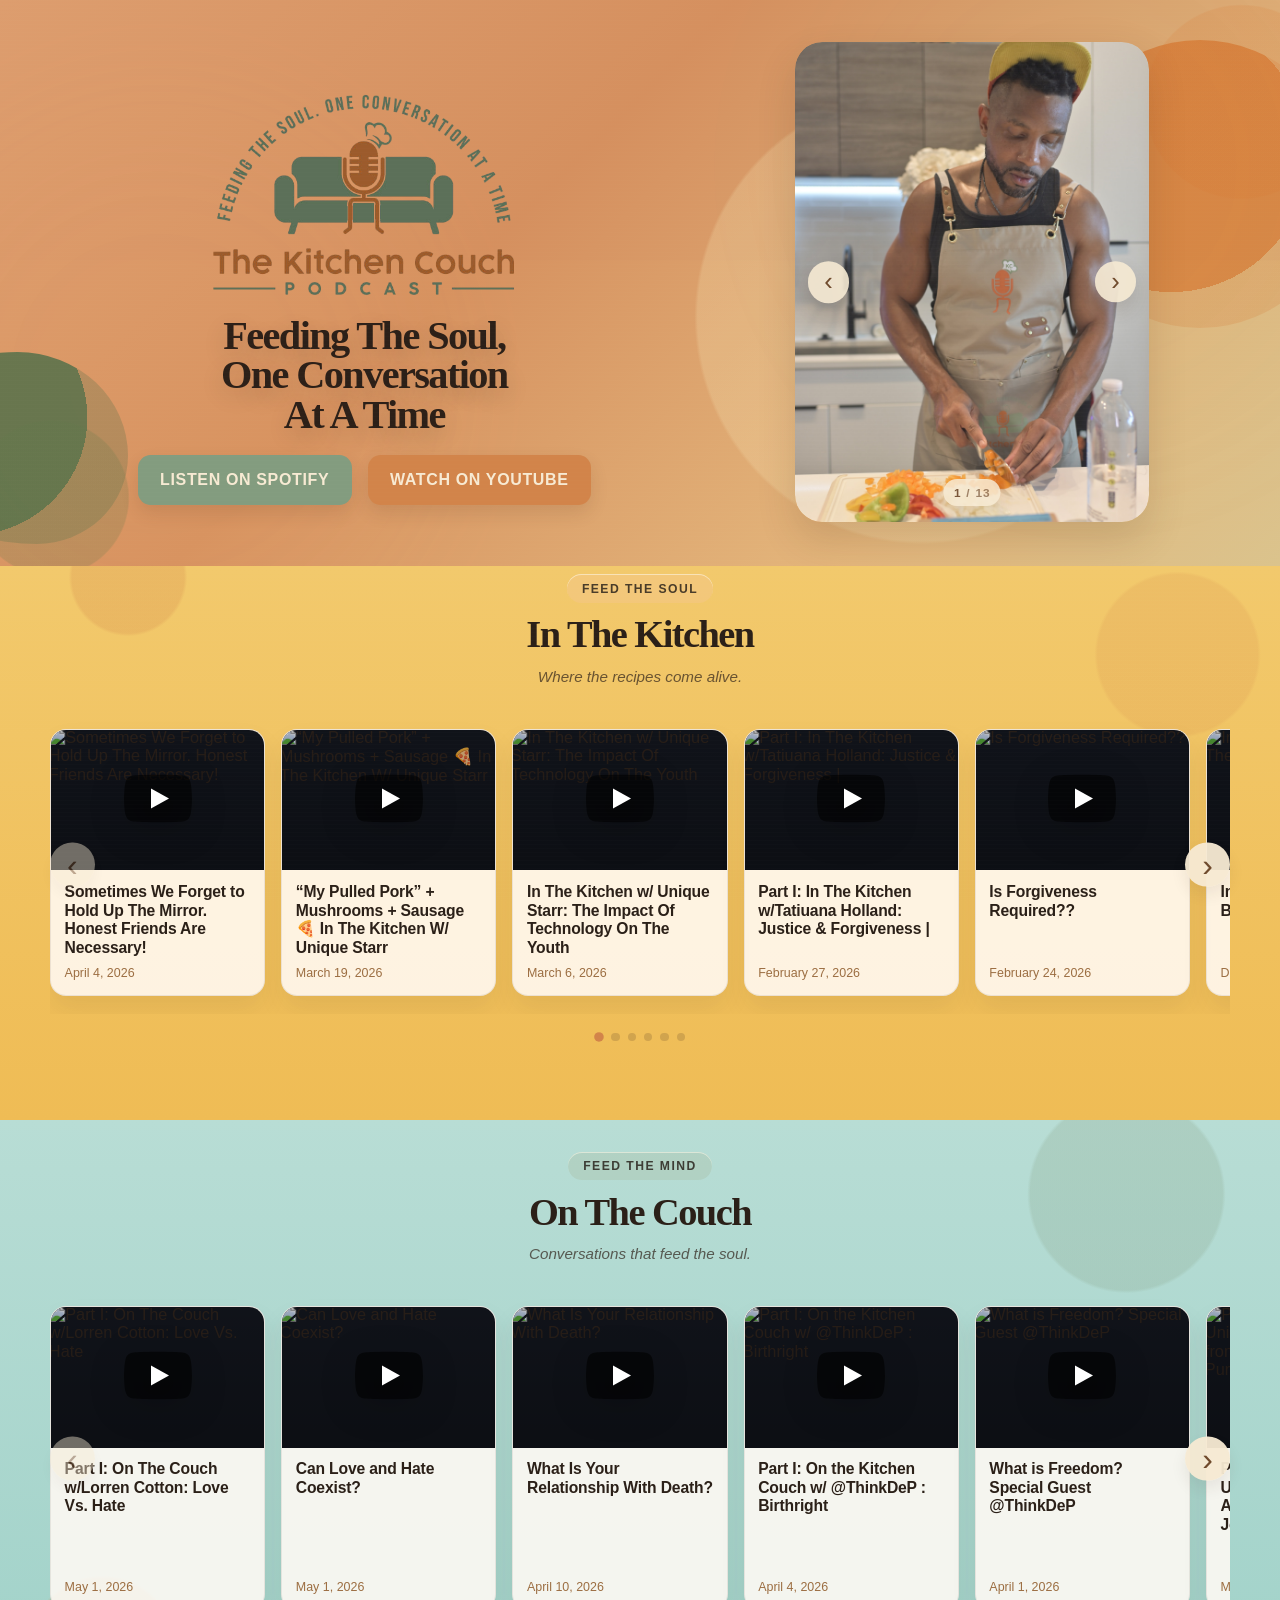
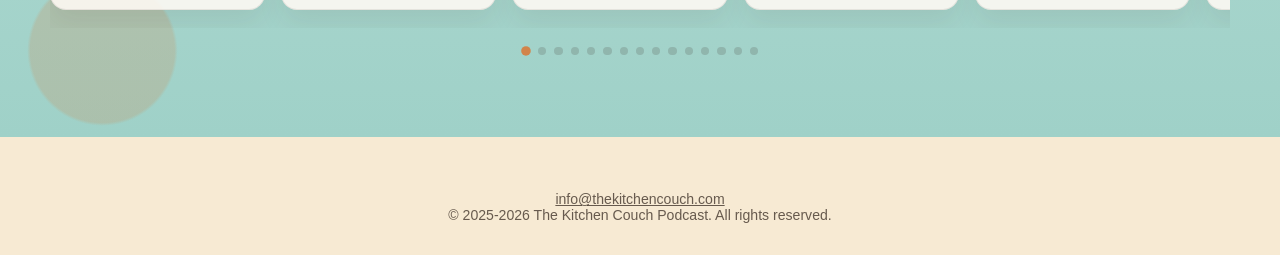
==== commit 269862fc: "web launch" ====
--- a/index.html
+++ b/index.html
@@ -136,6 +136,8 @@
     </main>
 
     <footer>
+      <p><a href="mailto:info@thekitchencouch.com">info@thekitchencouch.com</a></p>
+      <p> </p>
       &copy; 2025-2026 The Kitchen Couch Podcast. All rights reserved.
     </footer>
   </div>
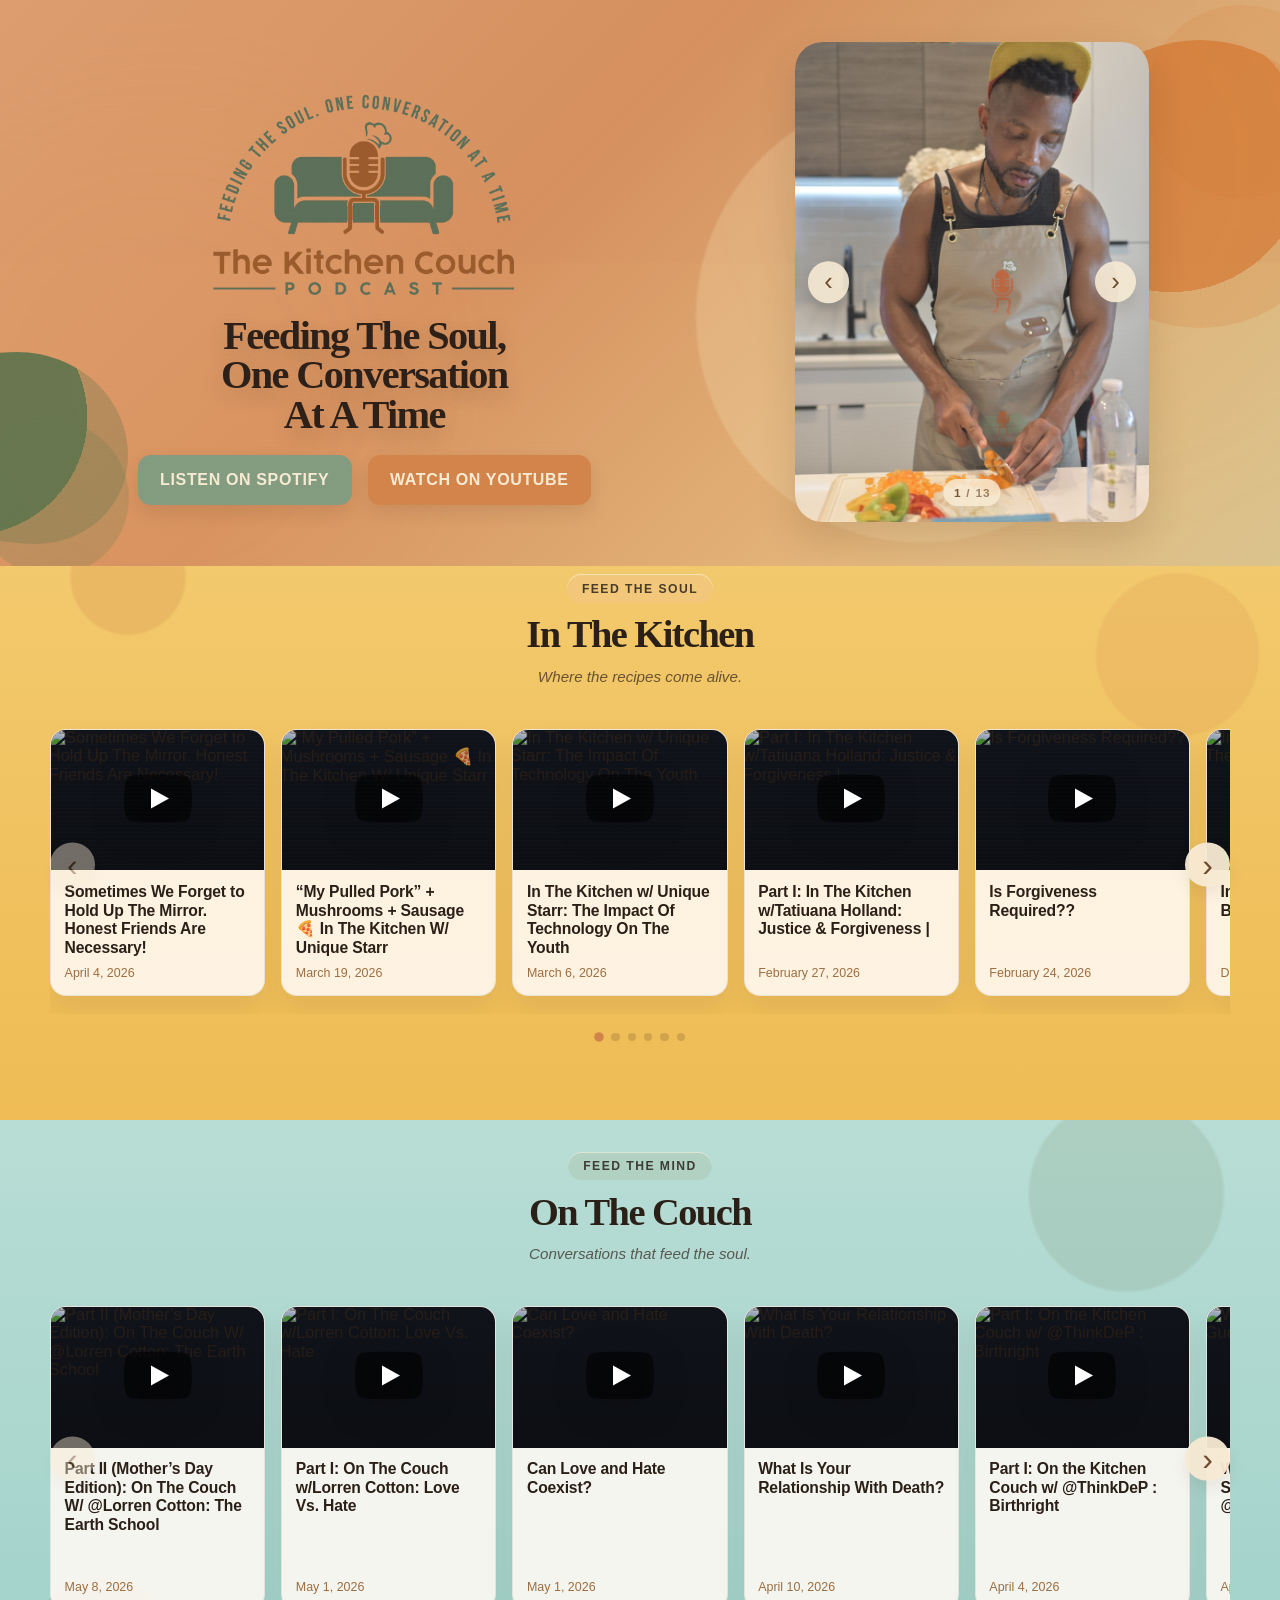
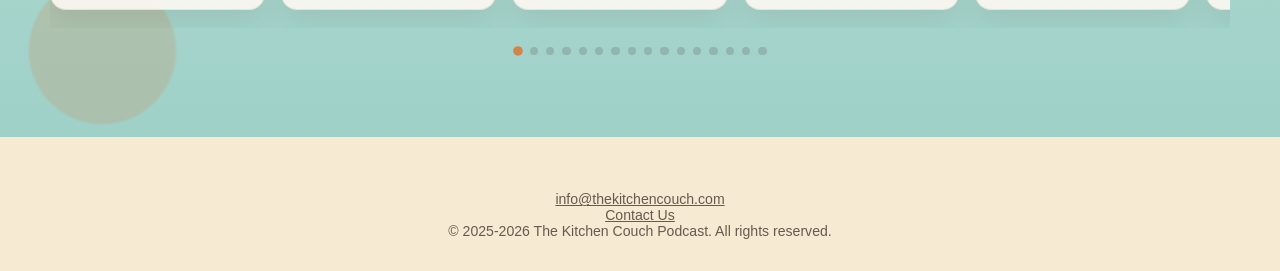
==== commit 389ee160: "added contact page" ====
--- a/index.html
+++ b/index.html
@@ -137,7 +137,7 @@
 
     <footer>
       <p><a href="mailto:info@thekitchencouch.com">info@thekitchencouch.com</a></p>
-      <p> </p>
+      <p><a href="contact.html">Contact Us</a></p>
       &copy; 2025-2026 The Kitchen Couch Podcast. All rights reserved.
     </footer>
   </div>
--- a/styles.css
+++ b/styles.css
@@ -3894,3 +3894,222 @@
     flex: 0 0 calc((100% - 1rem) / 2);
   }
 }
+
+/* Contact page refresh */
+.contact-body {
+  min-height: 100vh;
+  background:
+    radial-gradient(circle at 8% 80%, rgba(131, 156, 127, 0.22) 0 5rem, transparent 5.1rem),
+    radial-gradient(circle at 92% 18%, rgba(210, 132, 74, 0.22) 0 6rem, transparent 6.1rem),
+    linear-gradient(135deg, rgba(221, 157, 110, 0.98) 0%, rgba(213, 143, 94, 0.96) 48%, rgba(226, 180, 124, 0.9) 78%, rgba(214, 195, 145, 0.82) 100%);
+}
+
+.contact-nav {
+  max-width: 1180px;
+  padding-top: 1.6rem;
+  align-items: center;
+}
+
+.contact-nav-logo-img {
+  display: block;
+  width: min(100%, 12.5rem);
+  filter: brightness(0.72) saturate(1.08) contrast(1.04);
+}
+
+.contact-nav-links {
+  display: inline-flex;
+  align-items: center;
+  gap: 0.7rem;
+  flex-wrap: wrap;
+}
+
+.contact-nav-links a {
+  display: inline-flex;
+  align-items: center;
+  justify-content: center;
+  min-height: 2.8rem;
+  padding: 0 1rem;
+  border-radius: 999px;
+  text-decoration: none;
+  font-family: "Avenir Next", "Avenir", "Gill Sans", sans-serif;
+  font-size: 0.8rem;
+  font-weight: 700;
+  letter-spacing: 0.12em;
+  text-transform: uppercase;
+  background: rgba(247, 234, 211, 0.7);
+  color: rgba(47, 34, 26, 0.88);
+  border: 1px solid rgba(47, 34, 26, 0.08);
+}
+
+.contact-page {
+  max-width: 1180px;
+  min-height: calc(100vh - 11rem);
+  margin: 0 auto;
+  padding: 2rem 1.2rem 3.4rem;
+  display: grid;
+  grid-template-columns: minmax(0, 0.95fr) minmax(0, 1.05fr);
+  align-items: start;
+  gap: clamp(1.6rem, 4vw, 4.5rem);
+}
+
+.contact-hero {
+  padding-top: 2rem;
+  text-align: center;
+}
+
+.contact-logo-mark {
+  display: block;
+  width: min(100%, 21rem);
+  margin: 0 auto 1rem;
+  filter: brightness(0.72) saturate(1.08) contrast(1.04);
+}
+
+.contact-kicker {
+  margin: 0 0 0.85rem;
+  font-family: "Avenir Next", "Avenir", "Gill Sans", sans-serif;
+  font-size: 0.82rem;
+  font-weight: 700;
+  letter-spacing: 0.16em;
+  text-transform: uppercase;
+  color: rgba(47, 34, 26, 0.62);
+}
+
+.contact-hero h1 {
+  margin: 0;
+  color: #2c2018;
+  font-family: "Iowan Old Style", "Palatino Linotype", Georgia, serif;
+  font-size: clamp(2.4rem, 4.4vw, 4.5rem);
+  line-height: 0.98;
+  letter-spacing: -0.04em;
+}
+
+.contact-container {
+  width: min(38rem, 100%);
+  justify-self: center;
+  padding: 2.1rem;
+  border-radius: 1.8rem;
+  background: linear-gradient(180deg, rgba(255, 251, 247, 0.93), rgba(250, 242, 236, 0.9));
+  box-shadow: 0 18px 46px rgba(70, 39, 22, 0.1);
+}
+
+.contact-container h2 {
+  margin: 0;
+  font-family: Georgia, "Times New Roman", serif;
+  font-size: clamp(2rem, 3.4vw, 2.8rem);
+  line-height: 1;
+}
+
+.contact-intro {
+  margin: 0.65rem 0 0;
+  font-size: 1.15rem;
+  font-weight: 700;
+  color: var(--ink);
+  line-height: 1.4;
+}
+
+.contact-copy {
+  margin: 0.65rem 0 0;
+  line-height: 1.7;
+  color: var(--ink-soft);
+}
+
+.contact-form {
+  display: grid;
+  gap: 1rem;
+  margin-top: 1.7rem;
+}
+
+.contact-field {
+  display: grid;
+  gap: 0.35rem;
+}
+
+.contact-field label,
+.contact-container label {
+  display: block;
+  margin-bottom: 0;
+  font-weight: 700;
+  color: var(--ink);
+}
+
+.contact-checkbox {
+  display: grid;
+  grid-template-columns: auto 1fr;
+  align-items: start;
+  gap: 0.75rem;
+  margin-top: 0.2rem;
+  color: var(--ink-soft);
+  font-weight: 500;
+}
+
+.contact-checkbox input {
+  width: 1rem;
+  height: 1rem;
+  margin-top: 0.2rem;
+  accent-color: var(--orange);
+}
+
+.contact-actions {
+  display: flex;
+  align-items: center;
+  justify-content: space-between;
+  gap: 1rem;
+  flex-wrap: wrap;
+  margin-top: 0.35rem;
+}
+
+.contact-container button {
+  justify-self: auto;
+}
+
+.contact-email-link {
+  color: #6f4a2c;
+  font-weight: 700;
+  text-decoration: none;
+}
+
+.contact-email-link:hover {
+  text-decoration: underline;
+}
+
+@media (max-width: 1100px) {
+  .contact-page {
+    grid-template-columns: 1fr;
+    justify-items: center;
+  }
+
+  .contact-hero {
+    padding-top: 0.5rem;
+  }
+}
+
+@media (max-width: 820px) {
+  .contact-nav {
+    padding-left: 1rem;
+    padding-right: 1rem;
+    justify-content: center;
+  }
+
+  .contact-nav-links {
+    justify-content: center;
+  }
+
+  .contact-page {
+    padding-left: 1rem;
+    padding-right: 1rem;
+  }
+
+  .contact-container {
+    padding: 1.5rem;
+  }
+
+  .contact-actions {
+    align-items: stretch;
+  }
+
+  .contact-actions button,
+  .contact-email-link {
+    width: 100%;
+    text-align: center;
+  }
+}
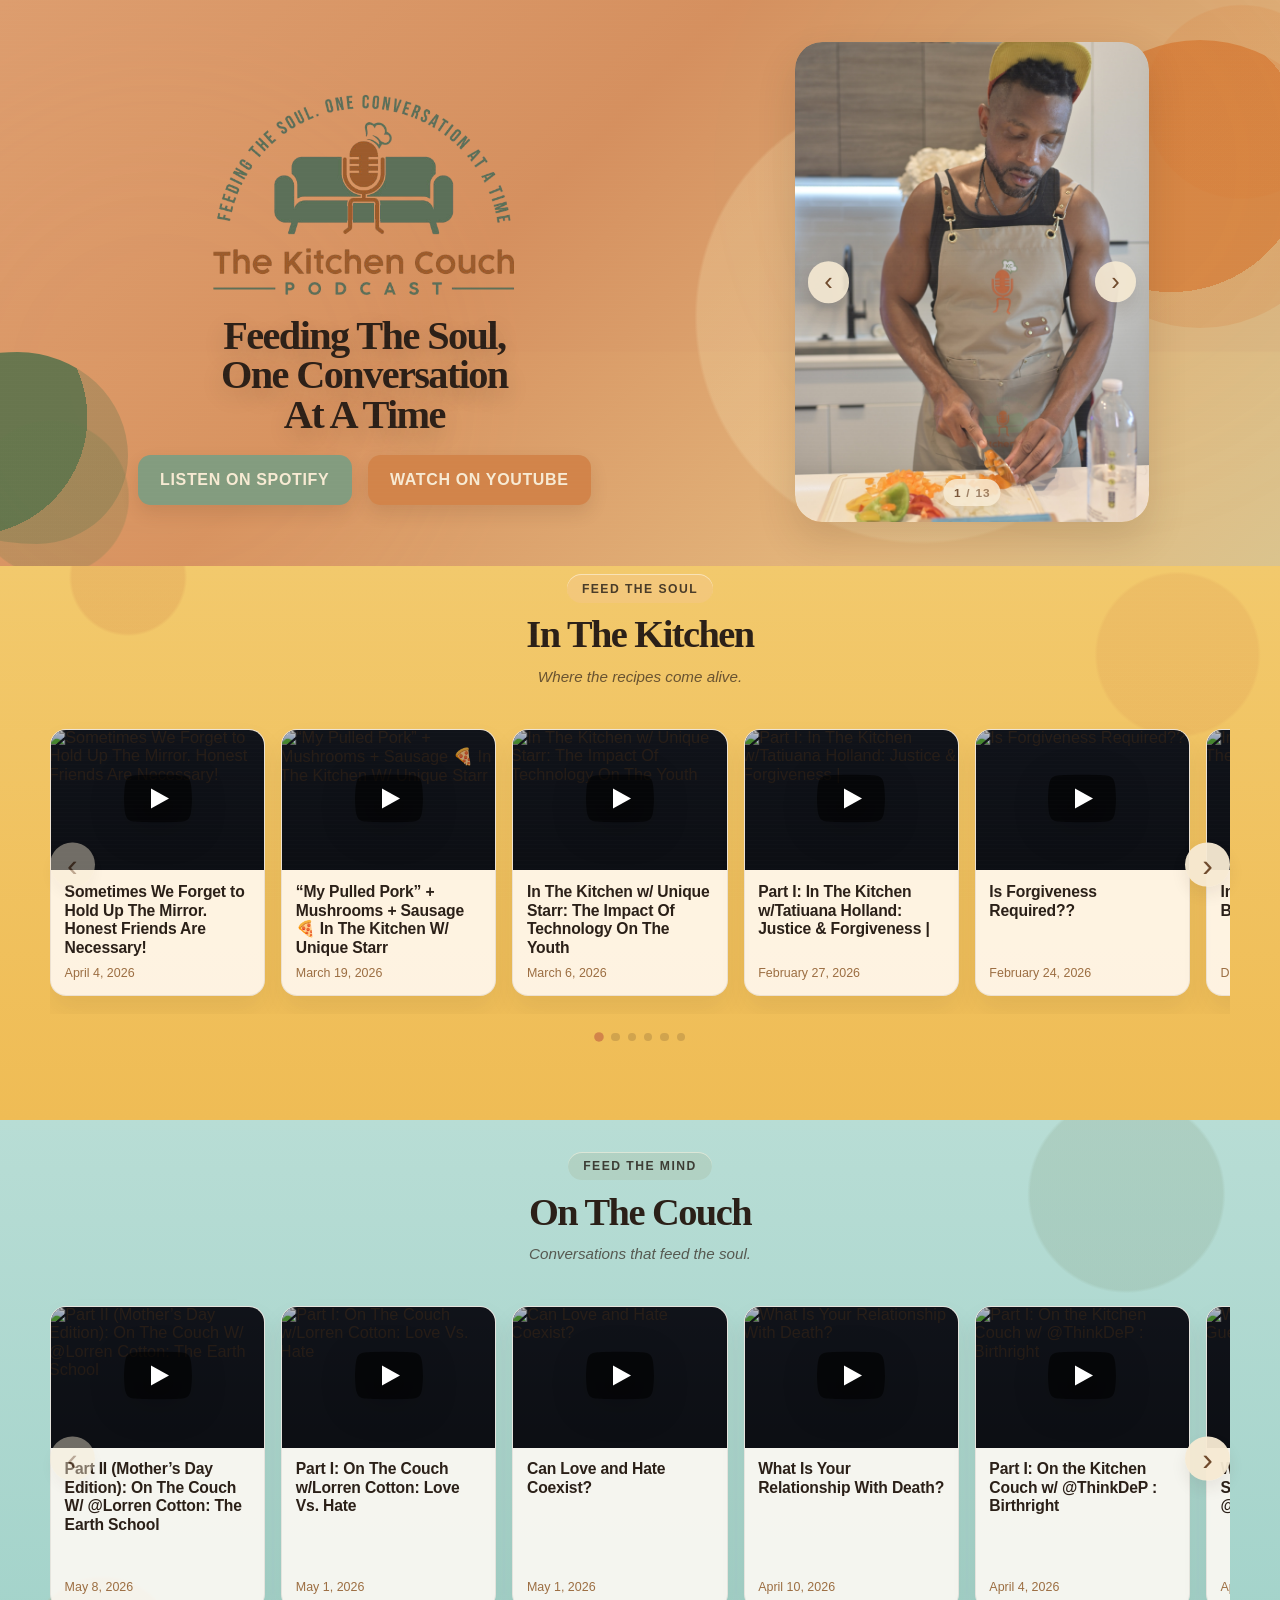
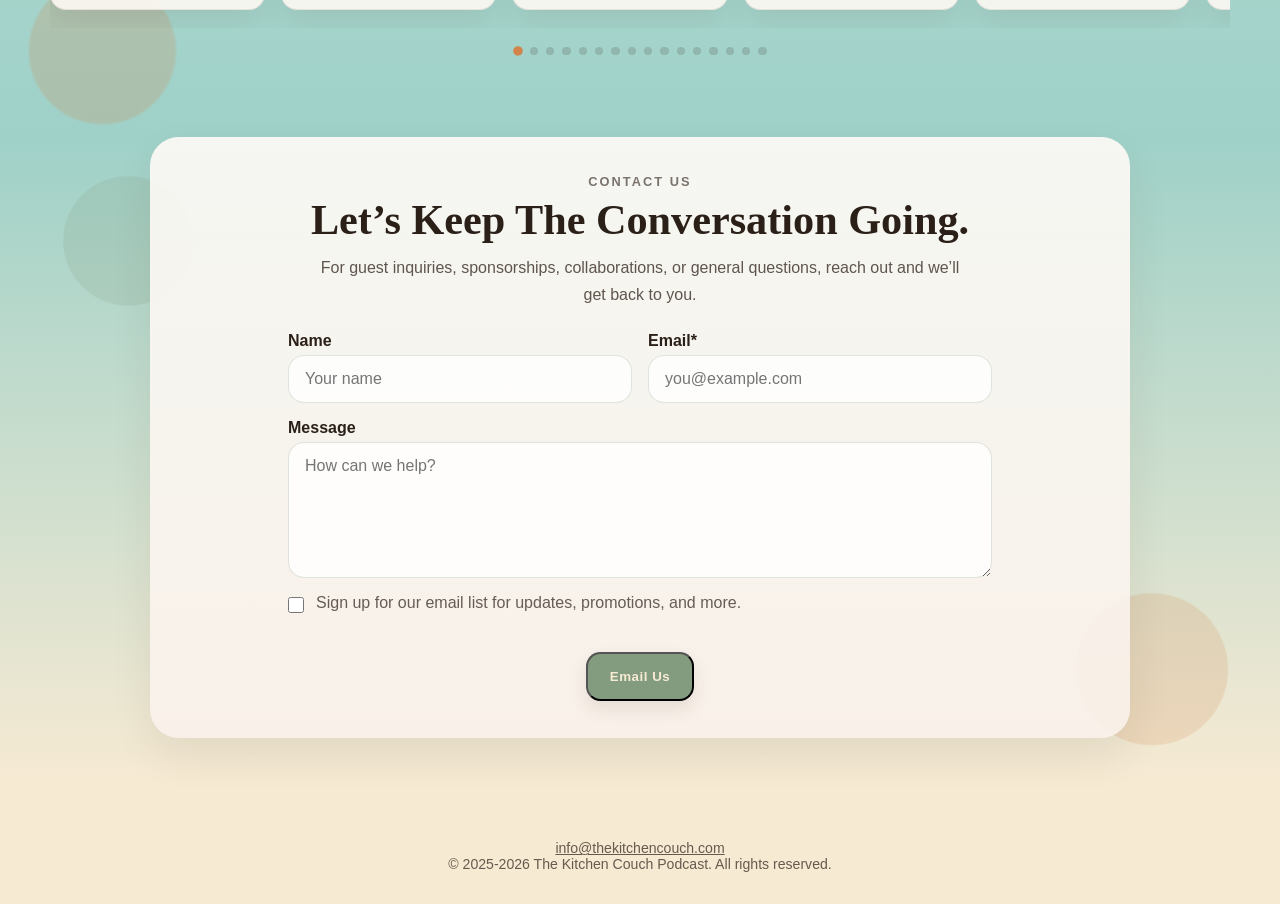
==== commit 8cfdf83d: "contact" ====
--- a/index.html
+++ b/index.html
@@ -133,11 +133,41 @@
         </div>
       </section>
 
+      <section class="home-contact reveal" aria-labelledby="home-contact-title">
+        <div class="home-contact-shell">
+          <p class="home-contact-kicker">Contact Us</p>
+          <h2 id="home-contact-title">Let’s Keep The Conversation Going.</h2>
+          <p class="home-contact-copy">For guest inquiries, sponsorships, collaborations, or general questions, reach out and we’ll get back to you.</p>
+          <form class="home-contact-form" id="home-contact-form">
+            <div class="home-contact-grid">
+              <div class="home-contact-field">
+                <label for="home-name">Name</label>
+                <input type="text" id="home-name" name="name" placeholder="Your name" />
+              </div>
+              <div class="home-contact-field">
+                <label for="home-email">Email<span aria-hidden="true">*</span></label>
+                <input type="email" id="home-email" name="email" placeholder="you@example.com" required />
+              </div>
+            </div>
+            <div class="home-contact-field">
+              <label for="home-message">Message</label>
+              <textarea id="home-message" name="message" placeholder="How can we help?"></textarea>
+            </div>
+            <label class="home-contact-checkbox">
+              <input type="checkbox" id="home-updates" name="updates" />
+              <span>Sign up for our email list for updates, promotions, and more.</span>
+            </label>
+            <div class="home-contact-actions">
+              <button type="submit" class="home-contact-button home-contact-button-primary">Email Us</button>
+            </div>
+          </form>
+        </div>
+      </section>
+
     </main>
 
     <footer>
       <p><a href="mailto:info@thekitchencouch.com">info@thekitchencouch.com</a></p>
-      <p><a href="contact.html">Contact Us</a></p>
       &copy; 2025-2026 The Kitchen Couch Podcast. All rights reserved.
     </footer>
   </div>
@@ -152,5 +182,27 @@
   </div>
 
   <script src="episodes.js"></script>
+  <script>
+    const homeContactForm = document.getElementById("home-contact-form");
+    if (homeContactForm) {
+      homeContactForm.addEventListener("submit", (event) => {
+        event.preventDefault();
+
+        const formData = new FormData(homeContactForm);
+        const name = (formData.get("name") || "").toString().trim();
+        const email = (formData.get("email") || "").toString().trim();
+        const message = (formData.get("message") || "").toString().trim();
+        const wantsUpdates = formData.get("updates") ? "Yes" : "No";
+
+        const subjectName = name || "Website Inquiry";
+        const subject = encodeURIComponent(`Kitchen Couch Contact - ${subjectName}`);
+        const body = encodeURIComponent(
+          `Name: ${name || "N/A"}\nEmail: ${email}\nEmail List Sign Up: ${wantsUpdates}\n\nMessage:\n${message || "N/A"}`
+        );
+
+        window.location.href = `mailto:info@thekitchencouch.com?subject=${subject}&body=${body}`;
+      });
+    }
+  </script>
 </body>
 </html>
--- a/styles.css
+++ b/styles.css
@@ -3829,6 +3829,81 @@
   display: none;
 }
 
+.home-contact {
+  padding: 0 1.6rem 3rem;
+  background:
+    radial-gradient(circle at 10% 16%, rgba(131, 156, 127, 0.18) 0 4rem, transparent 4.1rem),
+    radial-gradient(circle at 90% 82%, rgba(210, 132, 74, 0.18) 0 4.7rem, transparent 4.8rem),
+    linear-gradient(180deg, #9fd1c8 0%, #f7ead3 100%);
+}
+
+.home-contact-shell {
+  max-width: 980px;
+  margin: 0 auto;
+  padding: 2.3rem 1.8rem;
+  border-radius: 1.8rem;
+  text-align: center;
+  background: linear-gradient(180deg, rgba(255, 251, 247, 0.9), rgba(250, 242, 236, 0.88));
+  box-shadow: 0 18px 40px rgba(70, 39, 22, 0.08);
+}
+
+.home-contact-kicker {
+  margin: 0 0 0.6rem;
+  font-family: "Avenir Next", "Avenir", "Gill Sans", sans-serif;
+  font-size: 0.8rem;
+  font-weight: 700;
+  letter-spacing: 0.16em;
+  text-transform: uppercase;
+  color: rgba(47, 34, 26, 0.62);
+}
+
+.home-contact-shell h2 {
+  margin: 0;
+  color: #2b2018;
+  font-family: "Iowan Old Style", "Palatino Linotype", Georgia, serif;
+  font-size: clamp(2rem, 3.3vw, 3rem);
+  line-height: 1.02;
+}
+
+.home-contact-copy {
+  max-width: 40rem;
+  margin: 0.8rem auto 0;
+  color: rgba(47, 34, 26, 0.76);
+  line-height: 1.7;
+}
+
+.home-contact-actions {
+  display: flex;
+  justify-content: center;
+  gap: 0.9rem;
+  flex-wrap: wrap;
+  margin-top: 1.4rem;
+}
+
+.home-contact-button {
+  display: inline-flex;
+  align-items: center;
+  justify-content: center;
+  min-height: 3.1rem;
+  padding: 0 1.35rem;
+  border-radius: 0.9rem;
+  text-decoration: none;
+  font-family: "Avenir Next", "Avenir", "Gill Sans", sans-serif;
+  font-weight: 700;
+  letter-spacing: 0.04em;
+  box-shadow: 0 8px 18px rgba(71, 45, 25, 0.1);
+}
+
+.home-contact-button-primary {
+  background: #839c7f;
+  color: #f7ead3;
+}
+
+.home-contact-button-secondary {
+  background: #d2844a;
+  color: #f7ead3;
+}
+
 footer {
   padding: 1.4rem 1rem 2rem;
   color: rgba(47, 34, 26, 0.72);
@@ -3885,7 +3960,8 @@
   }
 
   .showcase-section,
-  .showcase-section-couch {
+  .showcase-section-couch,
+  .home-contact {
     padding-left: 1rem;
     padding-right: 1rem;
   }
@@ -4113,3 +4189,72 @@
     text-align: center;
   }
 }
+
+/* Homepage contact form */
+.home-contact-form {
+  max-width: 44rem;
+  margin: 1.45rem auto 0;
+  display: grid;
+  gap: 1rem;
+  text-align: left;
+}
+
+.home-contact-grid {
+  display: grid;
+  grid-template-columns: repeat(2, minmax(0, 1fr));
+  gap: 1rem;
+}
+
+.home-contact-field {
+  display: grid;
+  gap: 0.35rem;
+}
+
+.home-contact-field label {
+  font-weight: 700;
+  color: #2b2018;
+}
+
+.home-contact-field input,
+.home-contact-field textarea {
+  width: 100%;
+  padding: 0.85rem 1rem;
+  border-radius: 1rem;
+  border: 1px solid rgba(95, 132, 89, 0.2);
+  background: rgba(255, 255, 255, 0.8);
+  font: inherit;
+  color: #2b2018;
+}
+
+.home-contact-field textarea {
+  min-height: 8.5rem;
+  resize: vertical;
+}
+
+.home-contact-field input:focus,
+.home-contact-field textarea:focus {
+  outline: none;
+  border-color: rgba(210, 132, 74, 0.52);
+  box-shadow: 0 0 0 4px rgba(210, 132, 74, 0.12);
+}
+
+.home-contact-checkbox {
+  display: grid;
+  grid-template-columns: auto 1fr;
+  align-items: start;
+  gap: 0.75rem;
+  color: rgba(47, 34, 26, 0.72);
+}
+
+.home-contact-checkbox input {
+  width: 1rem;
+  height: 1rem;
+  margin-top: 0.18rem;
+  accent-color: #d2844a;
+}
+
+@media (max-width: 820px) {
+  .home-contact-grid {
+    grid-template-columns: 1fr;
+  }
+}
